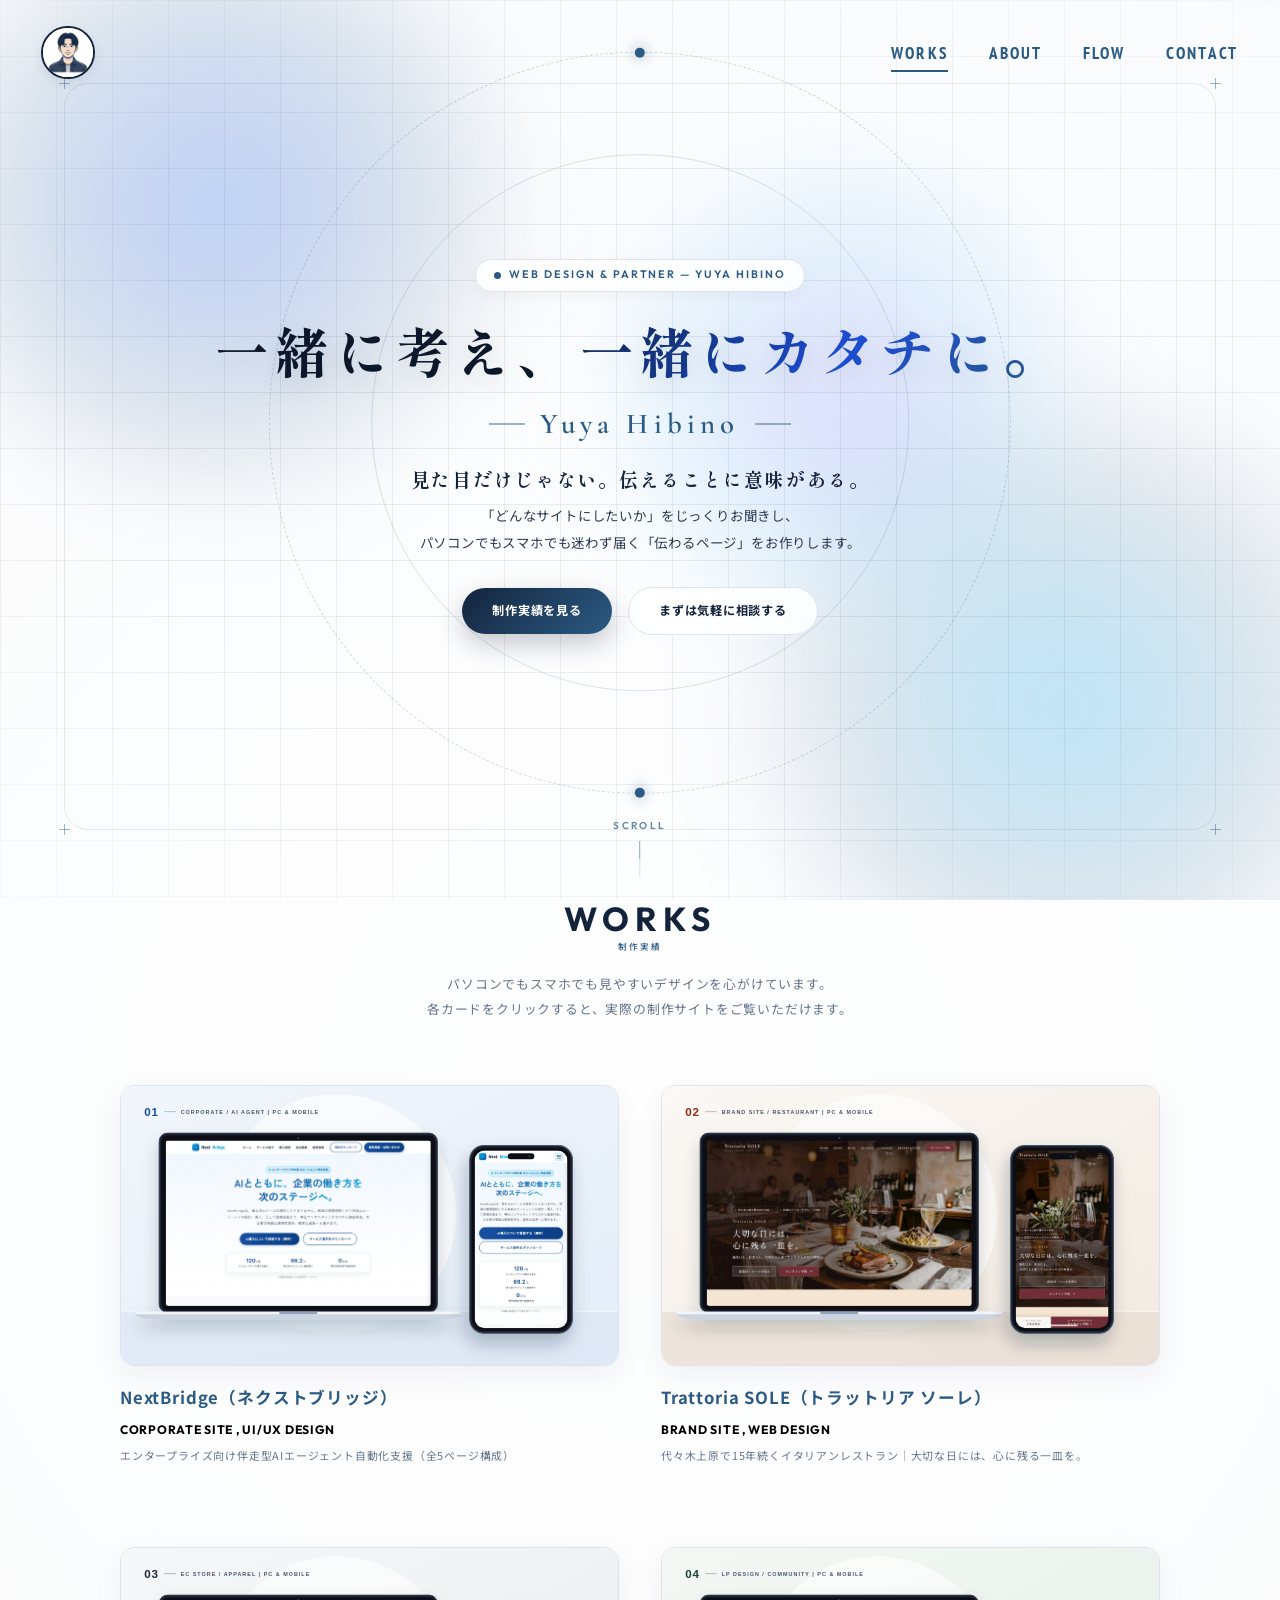
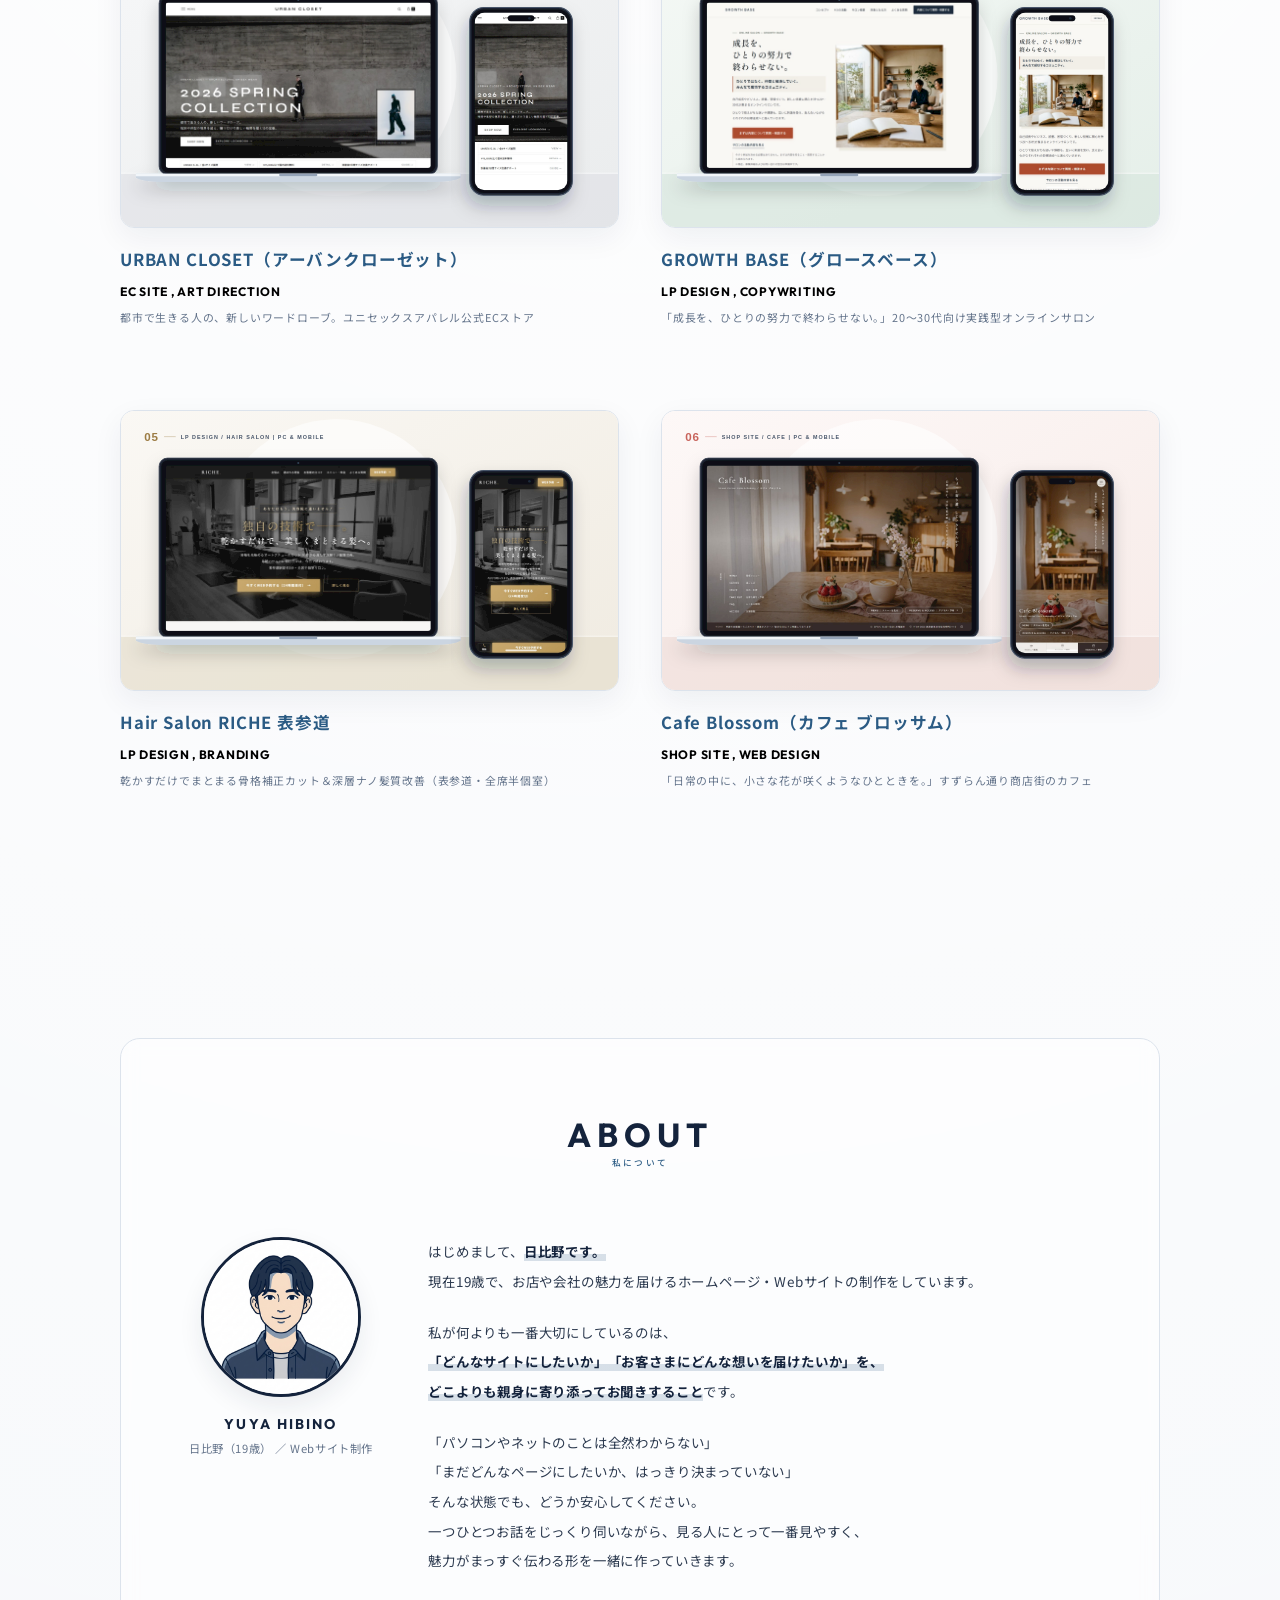
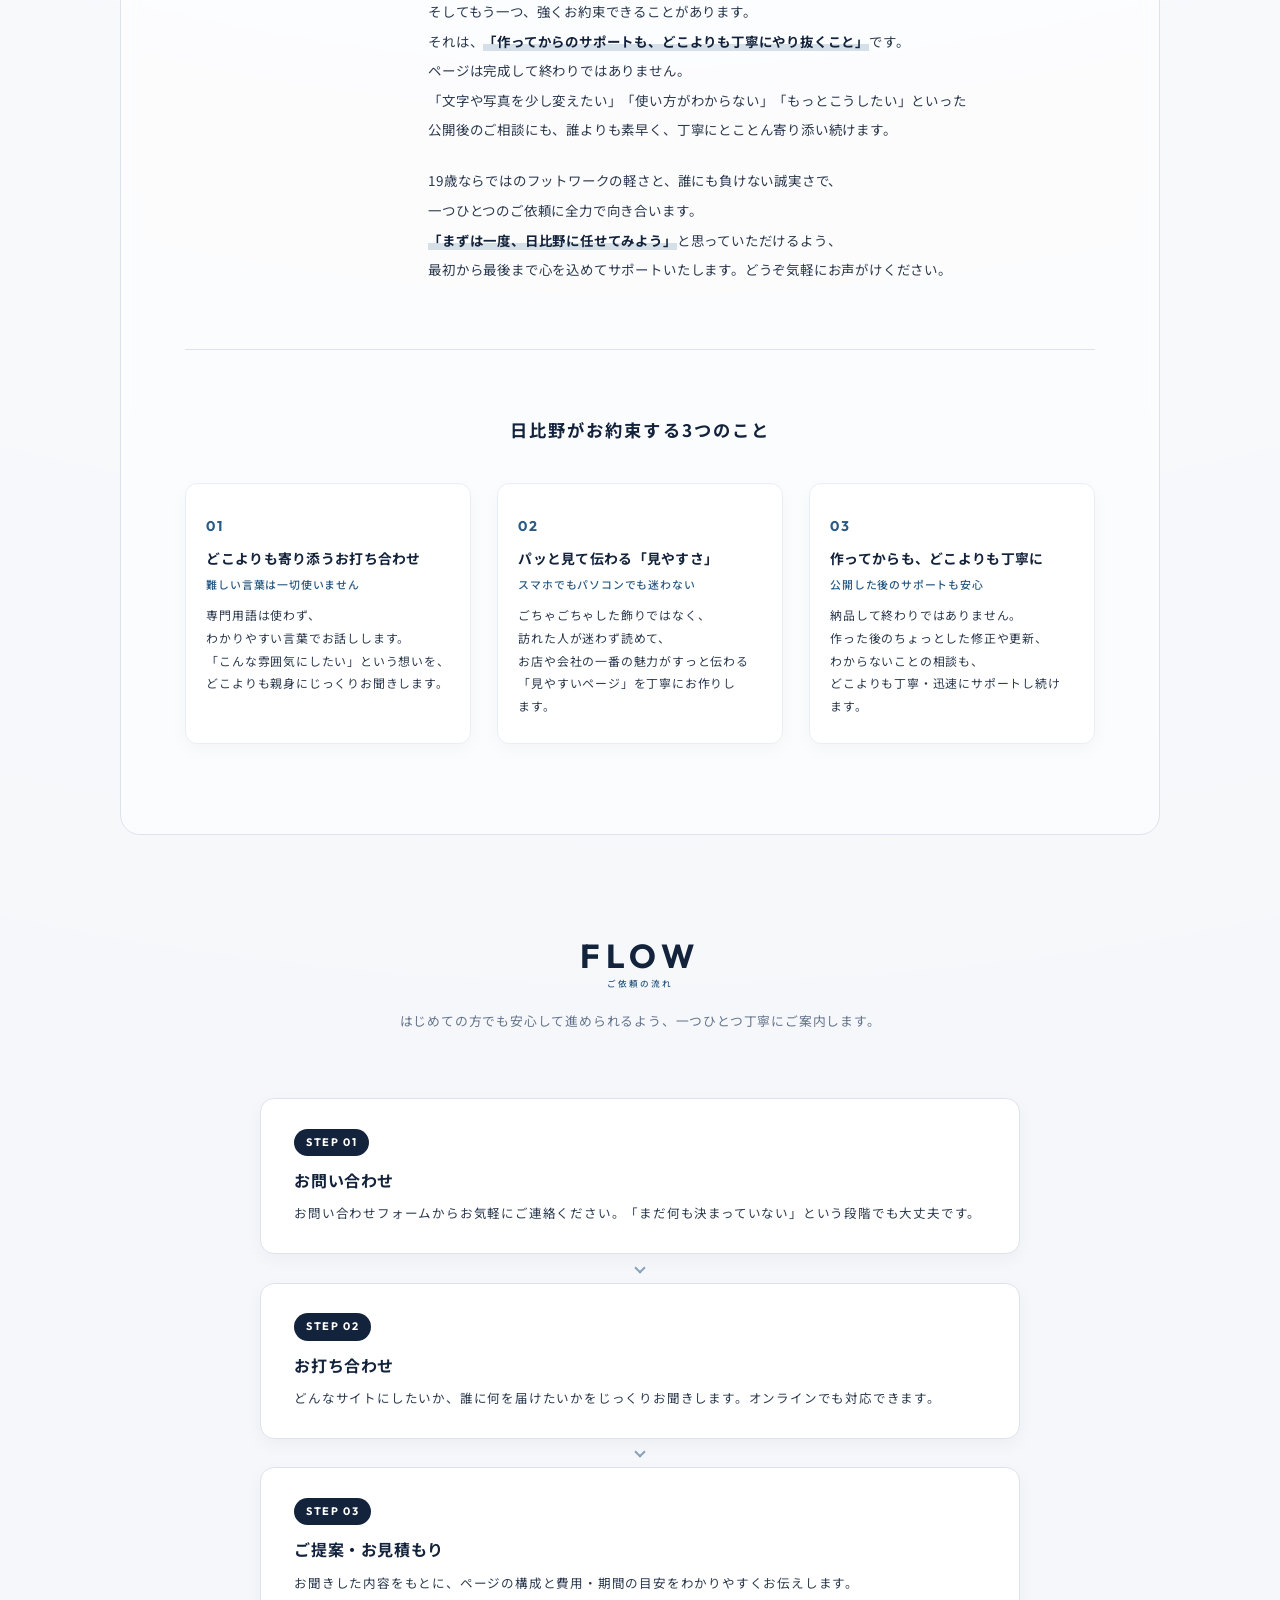
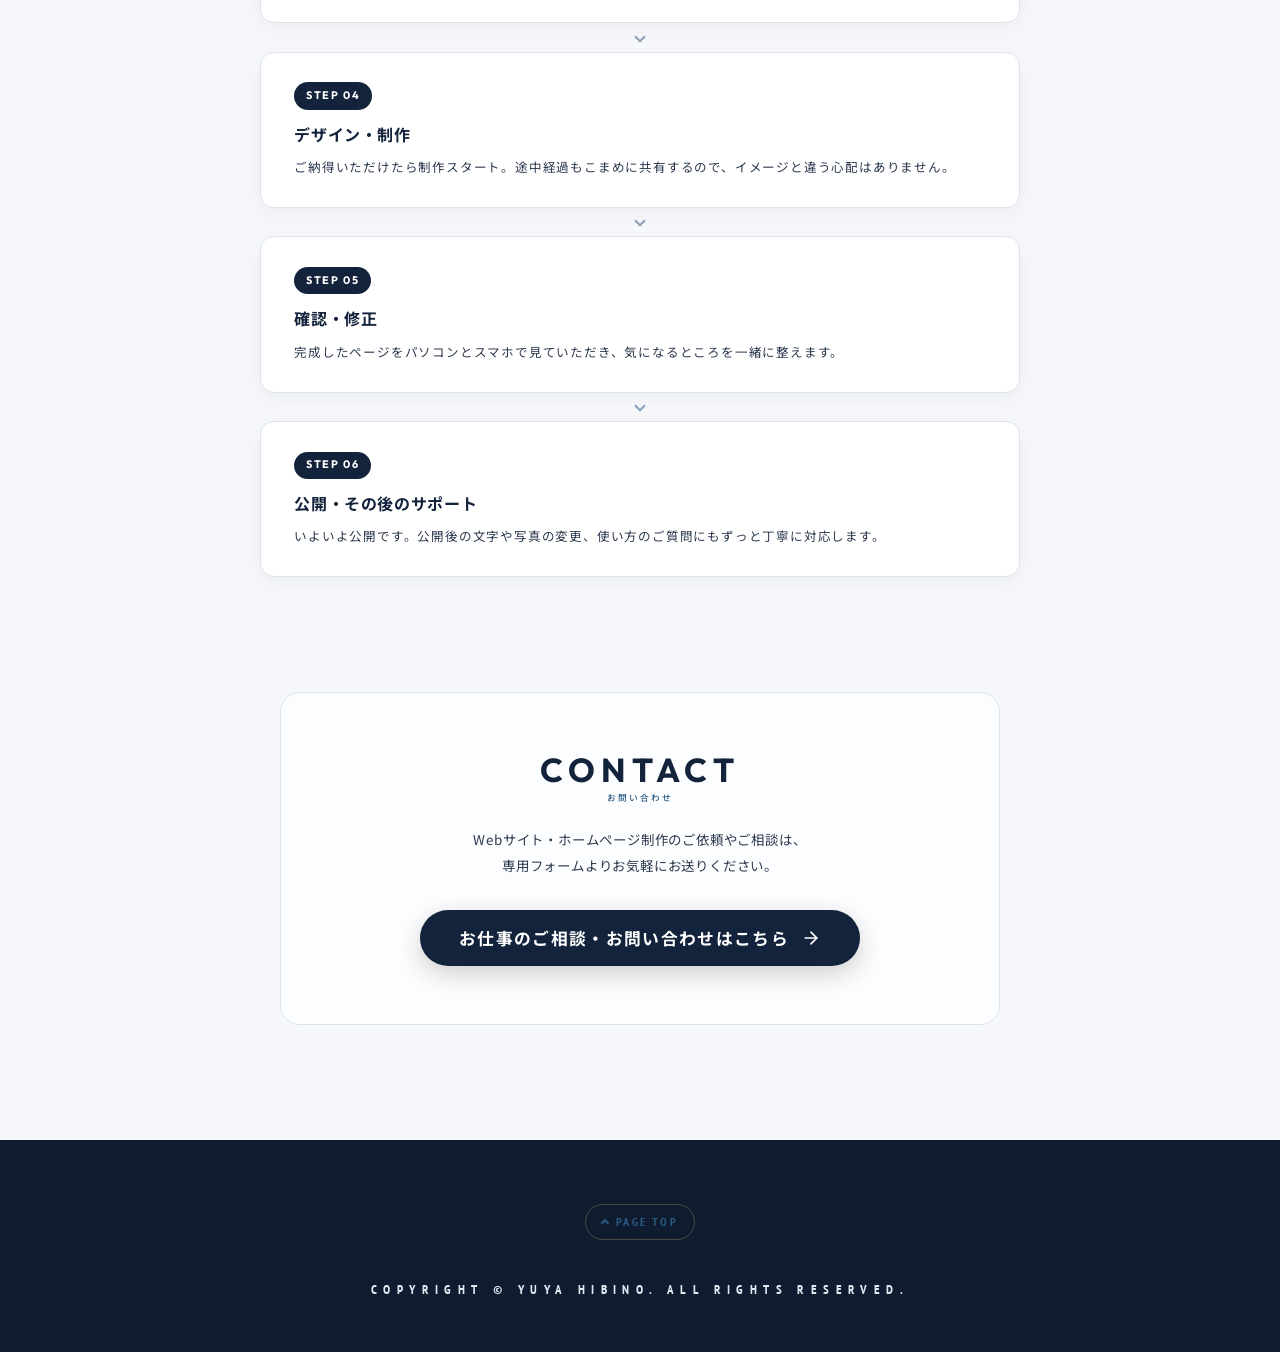
==== index.html @ 8372e48f "feat: Add sub-copy title '見た目だけじゃない。伝えることに意味がある。' and change to '伝わるページ'" ====
<!DOCTYPE html>
<html lang="ja">
<head>
  <meta charset="UTF-8">
  <meta name="viewport" content="width=device-width, initial-scale=1.0">
  <meta http-equiv="X-UA-Compatible" content="IE=edge">
  
  <!-- ★SEO・メタ情報（オーナー様が後から変更できる箇所です） -->
  <title>YUYA HIBINO | 日比野 ポートフォリオサイト</title>
  <meta name="description" content="日比野（YUYA HIBINO）のポートフォリオサイトです。「どんなサイトにしたいか」にどこよりも寄り添い、作ってからのサポートもどこよりも丁寧に行います。">
  <meta name="keywords" content="日比野,YUYA HIBINO,Web制作,ホームページ制作,ポートフォリオ">

  <!-- ★SNS共有用（OGP）設定 -->
  <meta property="og:title" content="YUYA HIBINO | 日比野 ポートフォリオサイト">
  <meta property="og:description" content="「どんなサイトにしたいか」にどこよりも寄り添い、作ってからのサポートもどこよりも丁寧に。まずは一度お任せください。">
  <meta property="og:type" content="website">
  <meta property="og:image" content="./assets/logo_hibino.svg">

  <!-- ★ファビコン（ブラウザのタブに表示される丸型アイコン） -->
  <link rel="icon" href="./assets/logo_hibino.svg" type="image/svg+xml">

  <!-- ★Google Fonts（高級感のある欧文明朝セリフ・知的な和文明朝体・見やすい筆記体・本文用フォント） -->
  <link rel="preconnect" href="https://fonts.googleapis.com">
  <link rel="preconnect" href="https://fonts.gstatic.com" crossorigin>
  <link href="https://fonts.googleapis.com/css2?family=Cormorant+Garamond:ital,wght@0,400;0,500;0,600;0,700;1,400&family=Dancing+Script:wght@600;700&family=Noto+Sans+JP:wght@400;500;700&family=Noto+Serif+JP:wght@500;600;700;900&family=Outfit:wght@300;400;500;600;700&family=PT+Sans+Narrow:wght@400;700&family=Shippori+Mincho:wght@500;600;700;800&display=swap" rel="stylesheet">

  <!-- ★スタイルシート（デザインとレイアウト） -->
  <link rel="stylesheet" href="./style.css">
</head>
<body>

  <!-- ========================================================
    1. オープニングアニメーション（惑星軌道リングとともに「Yuya Hibino」が浮かび上がり、波紋が広がりながら背景へ溶け込む演出）
  ======================================================== -->
  <div class="loader" id="js-loader" aria-hidden="true">
    <div class="loader_inner">
      <!-- ★文字ブロック（loader_inner）のど真ん中を基準に惑星リングと波紋を配置することで、スマホでも1pxもズレず中心に重なります -->
      <div class="loader_orbits">
        <div class="loader_orbit loader_orbit--outer"></div>
        <div class="loader_orbit loader_orbit--inner"></div>
        <div class="loader_ripple loader_ripple--1"></div>
        <div class="loader_ripple loader_ripple--2"></div>
      </div>
      <p class="loader_signature">Yuya Hibino</p>
      <span class="loader_line"></span>
      <p class="loader_sub">WEB DESIGN &amp; PARTNER</p>
    </div>
  </div>

  <!-- ========================================================
    全体ラッパー（背景固定イラストがスクロールしても中央に留まる演出）
  ======================================================== -->
  <div class="wrapper wrapper--top">

    <!-- ========================================================
      2. ヘッダー（画面上部に固定されるナビゲーションバー）
    ======================================================== -->
    <header class="header" id="js-header">
      <div class="header_inner">
        <!-- ロゴ（クリックでページ最上部へ戻る：センター分けオリジナル似顔絵アイコン） -->
        <a href="#top" class="header_logo" aria-label="YUYA HIBINO トップへ戻る">
          <img src="./assets/avatar_hibino.jpg" alt="YUYA HIBINO アイコン">
        </a>

        <!-- ★スマホ専用ハンバーガーメニューボタン（PCでは非表示） -->
        <button type="button" class="header_hamburger" id="js-hamburger" aria-label="メニューを開閉する" aria-expanded="false" aria-controls="js-header-nav">
          <span></span>
          <span></span>
          <span></span>
        </button>

        <!-- ナビゲーションメニュー -->
        <nav class="header_nav" id="js-header-nav" aria-label="グローバルナビゲーション">
          <ul class="header_inner_list">
            <li class="header_inner_listItem header_inner_listItem--works">
              <a href="#works">WORKS<span class="header_nav_ja">制作実績</span></a>
            </li>
            <li class="header_inner_listItem header_inner_listItem--about">
              <a href="#about">ABOUT<span class="header_nav_ja">私について</span></a>
            </li>
            <!-- ★ご依頼の流れへのリンク -->
            <li class="header_inner_listItem header_inner_listItem--flow">
              <a href="#flow">FLOW<span class="header_nav_ja">ご依頼の流れ</span></a>
            </li>
            <li class="header_inner_listItem header_inner_listItem--contact">
              <a href="./contact.html">CONTACT<span class="header_nav_ja">お問い合わせ</span></a>
            </li>
          </ul>
        </nav>
      </div>
    </header>

    <!-- ========================================================
      3. ファーストビュー（最初に画面全体に広がるメイン画面）
         ★「どこよりも寄り添い、作ってからも丁寧に。」の日本語メッセージと
           YUYA HIBINO の名前を美しく配置したオリジナル構成
    ======================================================== -->
    <section class="mainVisual" id="top">
      <!-- ★ファーストビュー背景演出（回転する設計軌道リング ＋ 鮮やかな光のオーロラ ＋ 立体浮遊する実制作サイトカード） -->
      <div class="mainVisual_bgDecor" aria-hidden="true">
        <div class="fv_orb fv_orb--1"></div>
        <div class="fv_orb fv_orb--2"></div>
        <div class="fv_orb fv_orb--3"></div>
        <div class="fv_grid"></div>

        <div class="fv_frame">
          <span class="fv_cross fv_cross--tl"></span>
          <span class="fv_cross fv_cross--tr"></span>
          <span class="fv_cross fv_cross--bl"></span>
          <span class="fv_cross fv_cross--br"></span>
        </div>
      </div>

      <div class="mainVisual_inner">
        
        <!-- ★文字エリア全体を囲むグループ：この中心（50%, 50%）に惑星リングを配置することで、どんなスマホ画面でも文字のど真ん中に円が重なります -->
        <div class="mainVisual_textGroup">
          <!-- ゆっくり回転する知的な軌道リング（文字の中心に完全固定） -->
          <div class="fv_orbits" aria-hidden="true">
            <div class="fv_orbit fv_orbit--outer"></div>
            <div class="fv_orbit fv_orbit--inner"></div>
          </div>

          <!-- ★ステータス・安心バッジ（1番目にふわっと表示） -->
          <div class="mainVisual_badge fv-anim fv-anim--1">
            <span class="badge_dot"></span>
            <span>WEB DESIGN &amp; PARTNER — YUYA HIBINO</span>
          </div>

          <!-- ★メインの日本語キャッチコピー（2番目に力強く表示：文字を主役として主張するタイポグラフィ） -->
          <p class="mainVisual_catch fv-anim fv-anim--2">
            <span class="fv_catch_line fv_catch_line--main">一緒に考え、<span class="fv_catch_em">一緒にカタチに。</span></span>
          </p>

          <!-- ★メインロゴ（3番目にふわっと表示：高級感のある明朝系セリフ体） -->
          <h1 class="mainVisual_logo fv-anim fv-anim--3">Yuya Hibino</h1>

          <!-- ★サブコピー・自己紹介リード文（4番目にふわっと表示：タイトル＋リード文） -->
          <div class="mainVisual_subBlock fv-anim fv-anim--4">
            <p class="mainVisual_subTitle">
              <span class="ib">見た目だけじゃない。</span><span class="ib">伝えることに意味がある。</span>
            </p>
            <p class="mainVisual_sub">
              <span class="ib">「どんなサイトにしたいか」をじっくりお聞きし、</span><br class="pc">
              <span class="ib">パソコンでもスマホでも迷わず届く</span><span class="ib">「伝わるページ」をお作りします。</span>
            </p>
          </div>
        </div>

        <!-- ★ファーストビューのアクション誘導ボタン（5番目にふわっと表示） -->
        <div class="mainVisual_actions fv-anim fv-anim--5">
          <a href="#works" class="fv_btn fv_btn--primary">制作実績を見る</a>
          <a href="./contact.html" class="fv_btn fv_btn--outline">まずは気軽に相談する</a>
        </div>

      </div>

      <!-- ★下部スクロール誘導インジケーター -->
      <a href="#works" class="fv_scroll" aria-label="下の制作実績へスクロール">
        <span class="fv_scroll_text">SCROLL</span>
        <span class="fv_scroll_line"></span>
      </a>
    </section>

    <!-- ========================================================
      4. メインコンテンツ領域（WORKS / ABOUT / CONTACT）
    ======================================================== -->
    <main class="l-content">
      <div class="l-content_inner">

        <!-- ========================================================
          4.1 実績セクション（WORKS）
             ★これまで AI-company の projects フォルダで制作した実際の6サイトを掲載。
             ★各カードには「PC画面＋スマホ画面」の2台モックアップで実際のサイト写真を反映しています。
             ★各作品カードをクリックすると、実際の制作サイトへ直接飛ぶことができます！
        ======================================================== -->
        <section class="section works" id="works">

          <!-- セクションヘッダー（見出し＋案内） -->
          <div class="section_header fadein">
            <h2 class="section_title">
              <ruby>
                <span class="section_title_en">WORKS</span>
                <rt>制作実績</rt>
              </ruby>
            </h2>
            <p class="works_lead">
              <span class="ib">パソコンでもスマホでも見やすいデザインを心がけています。</span><br class="pc">
              <span class="ib">各カードをクリックすると、実際の制作サイトをご覧いただけます。</span>
            </p>
          </div>

          <!-- 作品グリッド（PC・スマホともに2個ずつ横並びの2カラム表示） -->
          <ul class="main_works_list">

            <!-- 【案件1: NextBridge（ネクストブリッジ）】 -->
            <li class="main_works_listItem fadein">
              <!-- ★クリックで実際の NextBridge サイトへ飛びます -->
              <a href="https://nextbridge-corporate-site.vercel.app/" target="_blank" rel="noopener" class="works_card" aria-label="NextBridge（ネクストブリッジ）の実際のサイトを開く">
                <div class="works_card_thumb">
                  <img src="./assets/tmb_nextbridge.svg" alt="NextBridge（ネクストブリッジ） コーポレートサイト" class="main_works_listItem_eyecatch">
                  <div class="works_card_badge">OPEN SITE ↗</div>
                </div>
                <div class="main_works_listItem_textblock">
                  <h2 class="main_works_title"><span class="ib">NextBridge</span><span class="ib">（ネクストブリッジ）</span></h2>
                  <p class="main_works_category">CORPORATE SITE , UI/UX DESIGN</p>
                  <p class="main_works_sub"><span class="ib">エンタープライズ向け伴走型</span><span class="ib">AIエージェント自動化支援（全5ページ構成）</span></p>
                </div>
              </a>
            </li>

            <!-- 【案件2: Trattoria SOLE（トラットリア ソーレ）】 -->
            <li class="main_works_listItem fadein">
              <!-- ★クリックで実際の Trattoria SOLE サイトへ飛びます -->
              <a href="https://trattoria-sole-ten.vercel.app/" target="_blank" rel="noopener" class="works_card" aria-label="Trattoria SOLE（トラットリア ソーレ）の実際のサイトを開く">
                <div class="works_card_thumb">
                  <img src="./assets/tmb_sole.svg" alt="Trattoria SOLE（トラットリア ソーレ） レストランサイト" class="main_works_listItem_eyecatch">
                  <div class="works_card_badge">OPEN SITE ↗</div>
                </div>
                <div class="main_works_listItem_textblock">
                  <h2 class="main_works_title"><span class="ib">Trattoria SOLE</span><span class="ib">（トラットリア ソーレ）</span></h2>
                  <p class="main_works_category">BRAND SITE , WEB DESIGN</p>
                  <p class="main_works_sub"><span class="ib">代々木上原で15年続くイタリアンレストラン｜</span><span class="ib">大切な日には、心に残る一皿を。</span></p>
                </div>
              </a>
            </li>

            <!-- 【案件3: URBAN CLOSET（アーバンクローゼット）】 -->
            <li class="main_works_listItem fadein">
              <!-- ★クリックで実際の URBAN CLOSET サイトへ飛びます -->
              <a href="https://urban-closet-omega.vercel.app/" target="_blank" rel="noopener" class="works_card" aria-label="URBAN CLOSET（アーバンクローゼット）の実際のサイトを開く">
                <div class="works_card_thumb">
                  <img src="./assets/tmb_urban.svg" alt="URBAN CLOSET（アーバンクローゼット） 公式オンラインストア" class="main_works_listItem_eyecatch">
                  <div class="works_card_badge">OPEN SITE ↗</div>
                </div>
                <div class="main_works_listItem_textblock">
                  <h2 class="main_works_title"><span class="ib">URBAN CLOSET</span><span class="ib">（アーバンクローゼット）</span></h2>
                  <p class="main_works_category">EC SITE , ART DIRECTION</p>
                  <p class="main_works_sub"><span class="ib">都市で生きる人の、新しいワードローブ。</span><span class="ib">ユニセックスアパレル公式ECストア</span></p>
                </div>
              </a>
            </li>

            <!-- 【案件4: GROWTH BASE（グロースベース）】 -->
            <li class="main_works_listItem fadein">
              <!-- ★クリックで実際の GROWTH BASE サイトへ飛びます -->
              <a href="./growth-base/index.html" target="_blank" rel="noopener" class="works_card" aria-label="GROWTH BASE（グロースベース）の実際のサイトを開く">
                <div class="works_card_thumb">
                  <img src="./assets/tmb_growth.svg" alt="GROWTH BASE（グロースベース） オンラインサロンLP" class="main_works_listItem_eyecatch">
                  <div class="works_card_badge">OPEN SITE ↗</div>
                </div>
                <div class="main_works_listItem_textblock">
                  <h2 class="main_works_title"><span class="ib">GROWTH BASE</span><span class="ib">（グロースベース）</span></h2>
                  <p class="main_works_category">LP DESIGN , COPYWRITING</p>
                  <p class="main_works_sub"><span class="ib">「成長を、ひとりの努力で終わらせない。」</span><span class="ib">20〜30代向け実践型オンラインサロン</span></p>
                </div>
              </a>
            </li>

            <!-- 【案件5: Hair Salon RICHE 表参道】 -->
            <li class="main_works_listItem fadein">
              <!-- ★クリックで実際の Hair Salon RICHE サイトへ飛びます -->
              <a href="https://hair-salon-riche-sandy.vercel.app/" target="_blank" rel="noopener" class="works_card" aria-label="Hair Salon RICHE 表参道の実際のサイトを開く">
                <div class="works_card_thumb">
                  <img src="./assets/tmb_riche.svg" alt="Hair Salon RICHE 表参道 サロンLP" class="main_works_listItem_eyecatch">
                  <div class="works_card_badge">OPEN SITE ↗</div>
                </div>
                <div class="main_works_listItem_textblock">
                  <h2 class="main_works_title"><span class="ib">Hair Salon RICHE</span> <span class="ib">表参道</span></h2>
                  <p class="main_works_category">LP DESIGN , BRANDING</p>
                  <p class="main_works_sub"><span class="ib">乾かすだけでまとまる骨格補正カット＆</span><span class="ib">深層ナノ髪質改善（表参道・全席半個室）</span></p>
                </div>
              </a>
            </li>

            <!-- 【案件6: Cafe Blossom（カフェ ブロッサム）】 -->
            <li class="main_works_listItem fadein">
              <!-- ★クリックで実際の Cafe Blossom サイトへ飛びます -->
              <a href="https://cafe-blossom-sigma.vercel.app/" target="_blank" rel="noopener" class="works_card" aria-label="Cafe Blossom（カフェ ブロッサム）の実際のサイトを開く">
                <div class="works_card_thumb">
                  <img src="./assets/tmb_blossom.svg" alt="Cafe Blossom（カフェ ブロッサム） カフェサイト" class="main_works_listItem_eyecatch">
                  <div class="works_card_badge">OPEN SITE ↗</div>
                </div>
                <div class="main_works_listItem_textblock">
                  <h2 class="main_works_title"><span class="ib">Cafe Blossom</span><span class="ib">（カフェ ブロッサム）</span></h2>
                  <p class="main_works_category">SHOP SITE , WEB DESIGN</p>
                  <p class="main_works_sub"><span class="ib">「日常の中に、小さな花が咲くようなひとときを。」</span><span class="ib">すずらん通り商店街のカフェ</span></p>
                </div>
              </a>
            </li>

          </ul>
        </section>

        <!-- ========================================================
          4.2 プロフィールセクション（ABOUT）
             ★専門用語を一切使わず、19歳としての正直さと、
             ★「どこよりも寄り添い、作ってからのサポートもどこよりも丁寧にやる」という想いをまっすぐ伝える設計
        ======================================================== -->
        <section class="section about" id="about">
          
          <!-- セクションヘッダー（ルビ付き） -->
          <div class="section_header fadein">
            <h2 class="section_title">
              <ruby>
                <span class="section_title_en">ABOUT</span>
                <rt>私について</rt>
              </ruby>
            </h2>
          </div>

          <!-- プロフィール本文＆オリジナル似顔絵アイコンエリア -->
          <div class="about_content fadein">
            <div class="about_avatar">
              <img src="./assets/avatar_hibino.jpg" alt="日比野 ポートレートアイコン">
              <div class="about_avatar_meta">
                <p class="about_avatar_name">YUYA HIBINO</p>
                <p class="about_avatar_title">日比野（19歳） ／ Webサイト制作</p>
              </div>
            </div>

            <!-- ★自己紹介文（専門用語を使わず、誠実に寄り添う文章） -->
            <div class="about_story">
              <p>
                はじめまして、<strong>日比野です。</strong><br>
                現在19歳で、お店や会社の魅力を届ける<span class="ib">ホームページ・Webサイトの</span><span class="ib">制作をしています。</span>
              </p>
              <p>
                私が何よりも一番大切にしているのは、<br>
                <strong><span class="ib">「どんなサイトにしたいか」</span><span class="ib">「お客さまにどんな想いを届けたいか」を、</span><br class="pc"><span class="ib">どこよりも親身に寄り添って</span><span class="ib">お聞きすること</span></strong>です。
              </p>
              <p>
                「パソコンやネットのことは全然わからない」<br>
                「まだどんなページにしたいか、はっきり決まっていない」<br>
                そんな状態でも、どうか安心してください。<br>
                一つひとつお話をじっくり伺いながら、<span class="ib">見る人にとって一番見やすく、</span><br class="pc">
                <span class="ib">魅力がまっすぐ伝わる形を</span><span class="ib">一緒に作っていきます。</span>
              </p>
              <p>
                そしてもう一つ、強くお約束できることがあります。<br>
                それは、<strong><span class="ib">「作ってからのサポートも、</span><span class="ib">どこよりも丁寧にやり抜くこと」</span></strong>です。<br>
                ページは完成して終わりではありません。<br>
                <span class="ib">「文字や写真を少し変えたい」</span><span class="ib">「使い方がわからない」</span><span class="ib">「もっとこうしたい」といった</span><br class="pc">
                公開後のご相談にも、誰よりも素早く、<span class="ib">丁寧にとことん寄り添い続けます。</span>
              </p>
              <p>
                19歳ならではのフットワークの軽さと、<span class="ib">誰にも負けない誠実さで、</span><br class="pc">
                <span class="ib">一つひとつのご依頼に全力で向き合います。</span><br>
                <strong>「まずは一度、日比野に任せてみよう」</strong><span class="ib">と思っていただけるよう、</span><br class="pc">
                <span class="ib">最初から最後まで心を込めてサポートいたします。</span><span class="ib">どうぞ気軽にお声がけください。</span>
              </p>
            </div>
          </div>

          <!-- お約束する3つのこと（専門用語を使わない安心の3ポイント） -->
          <div class="about_capabilities fadein">
            <h3 class="capabilities_heading">日比野がお約束する3つのこと</h3>
            <div class="capabilities_grid capabilities_grid--three">

              <!-- 01 -->
              <div class="capability_card">
                <span class="capability_num">01</span>
                <h4 class="capability_title">どこよりも寄り添うお打ち合わせ</h4>
                <p class="capability_ja">難しい言葉は一切使いません</p>
                <p class="capability_desc">
                  <span class="ib">専門用語は使わず、</span><span class="ib">わかりやすい言葉でお話しします。</span><span class="ib">「こんな雰囲気にしたい」という想いを、</span><span class="ib">どこよりも親身にじっくりお聞きします。</span>
                </p>
              </div>

              <!-- 02 -->
              <div class="capability_card">
                <span class="capability_num">02</span>
                <h4 class="capability_title">パッと見て伝わる「見やすさ」</h4>
                <p class="capability_ja">スマホでもパソコンでも迷わない</p>
                <p class="capability_desc">
                  <span class="ib">ごちゃごちゃした飾りではなく、</span><span class="ib">訪れた人が迷わず読めて、</span><span class="ib">お店や会社の一番の魅力がすっと伝わる</span><span class="ib">「見やすいページ」を丁寧にお作りします。</span>
                </p>
              </div>

              <!-- 03 -->
              <div class="capability_card">
                <span class="capability_num">03</span>
                <h4 class="capability_title">作ってからも、どこよりも丁寧に</h4>
                <p class="capability_ja">公開した後のサポートも安心</p>
                <p class="capability_desc">
                  <span class="ib">納品して終わりではありません。</span><span class="ib">作った後のちょっとした修正や更新、</span><span class="ib">わからないことの相談も、</span><span class="ib">どこよりも丁寧・迅速にサポートし続けます。</span>
                </p>
              </div>

            </div>
          </div>

        </section>

        <!-- ========================================================
          4.3 ご依頼の流れ（FLOW）
             ★初めての方でも「何をすればいいか」がひと目でわかるよう、
               専門用語を使わず6つのステップで紹介しています。
             ★ステップの文章を変えたいときは、各 flow_item の中を編集してください。
        ======================================================== -->
        <section class="section flow" id="flow">

          <!-- セクションヘッダー（ルビ付き） -->
          <div class="section_header fadein">
            <h2 class="section_title">
              <ruby>
                <span class="section_title_en">FLOW</span>
                <rt>ご依頼の流れ</rt>
              </ruby>
            </h2>
            <p class="flow_lead">
              <span class="ib">はじめての方でも安心して進められるよう、</span><span class="ib">一つひとつ丁寧にご案内します。</span>
            </p>
          </div>

          <!-- ステップ一覧（PC・スマホともに縦1列でSTEPを順番に表示） -->
          <ol class="flow_list fadein">

            <!-- STEP 01 -->
            <li class="flow_item">
              <span class="flow_num">STEP 01</span>
              <h3 class="flow_title">お問い合わせ</h3>
              <p class="flow_desc">
                <span class="ib">お問い合わせフォームから</span><span class="ib">お気軽にご連絡ください。</span><span class="ib">「まだ何も決まっていない」</span><span class="ib">という段階でも大丈夫です。</span>
              </p>
            </li>

            <!-- STEP 02 -->
            <li class="flow_item">
              <span class="flow_num">STEP 02</span>
              <h3 class="flow_title">お打ち合わせ</h3>
              <p class="flow_desc">
                <span class="ib">どんなサイトにしたいか、</span><span class="ib">誰に何を届けたいかを</span><span class="ib">じっくりお聞きします。</span><span class="ib">オンラインでも対応できます。</span>
              </p>
            </li>

            <!-- STEP 03 -->
            <li class="flow_item">
              <span class="flow_num">STEP 03</span>
              <h3 class="flow_title">ご提案・お見積もり</h3>
              <p class="flow_desc">
                <span class="ib">お聞きした内容をもとに、</span><span class="ib">ページの構成と費用・期間の目安を</span><span class="ib">わかりやすくお伝えします。</span>
              </p>
            </li>

            <!-- STEP 04 -->
            <li class="flow_item">
              <span class="flow_num">STEP 04</span>
              <h3 class="flow_title">デザイン・制作</h3>
              <p class="flow_desc">
                <span class="ib">ご納得いただけたら制作スタート。</span><span class="ib">途中経過もこまめに共有するので、</span><span class="ib">イメージと違う心配はありません。</span>
              </p>
            </li>

            <!-- STEP 05 -->
            <li class="flow_item">
              <span class="flow_num">STEP 05</span>
              <h3 class="flow_title">確認・修正</h3>
              <p class="flow_desc">
                <span class="ib">完成したページを</span><span class="ib">パソコンとスマホで見ていただき、</span><span class="ib">気になるところを一緒に整えます。</span>
              </p>
            </li>

            <!-- STEP 06 -->
            <li class="flow_item">
              <span class="flow_num">STEP 06</span>
              <h3 class="flow_title">公開・その後のサポート</h3>
              <p class="flow_desc">
                <span class="ib">いよいよ公開です。</span><span class="ib">公開後の文字や写真の変更、</span><span class="ib">使い方のご質問にも</span><span class="ib">ずっと丁寧に対応します。</span>
              </p>
            </li>

          </ol>
        </section>

        <!-- ========================================================
          4.4 お問い合わせ誘導エリア（CONTACT）
             ★トップページにはフォームを置かず、ボタンを押したときだけ
               専用のお問い合わせページ（./contact.html）へ飛ぶ設計です。
        ======================================================== -->
        <section class="section contactCta" id="contact">
          <div class="contactCta_box fadein">
            <h2 class="section_title">
              <ruby>
                <span class="section_title_en">CONTACT</span>
                <rt>お問い合わせ</rt>
              </ruby>
            </h2>
            <p class="contactCta_text">
              <span class="ib">Webサイト・ホームページ制作の</span><span class="ib">ご依頼やご相談は、</span><br class="pc">
              <span class="ib">専用フォームより</span><span class="ib">お気軽にお送りください。</span>
            </p>
            <div class="contactCta_action">
              <a href="./contact.html" class="submitButton contactCta_btn">
                <span class="submitButton_text">お仕事のご相談・お問い合わせはこちら</span>
                <svg class="submitButton_icon" viewBox="0 0 24 24" fill="none" stroke="currentColor" stroke-width="2" stroke-linecap="round" stroke-linejoin="round" aria-hidden="true">
                  <line x1="5" y1="12" x2="19" y2="12"></line>
                  <polyline points="12 5 19 12 12 19"></polyline>
                </svg>
              </a>
            </div>
          </div>
        </section>

      </div>
    </main>

    <!-- ========================================================
      5. フッター（Footer）
         重厚感のあるチャコールブラック（#191919）に、
         ゆったりとした字間（letter-spacing: .5em）で配置
    ======================================================== -->
    <footer class="footer">
      <div class="footer_inner">

        <!-- ページトップへ戻るボタン -->
        <a href="#top" class="footer_backTop" aria-label="ページ最上部へ戻る">
          <span class="footer_backTop_arrow"></span>
          <span>PAGE TOP</span>
        </a>

        <!-- コピーライト -->
        <p class="footer_inner_copy">COPYRIGHT &copy; YUYA HIBINO. ALL RIGHTS RESERVED.</p>

      </div>
    </footer>

  </div><!-- /.wrapper -->

  <!-- ========================================================
    6. 実績詳細モーダル（ポップアップウィンドウ）
       作品カードクリック時に画面全体にオーバーレイ表示されます。
  ======================================================== -->
  <div class="modal" id="js-works-modal" aria-hidden="true" role="dialog" aria-modal="true">
    <div class="modal_overlay" id="js-modal-overlay"></div>
    <div class="modal_container">
      
      <!-- 閉じるボタン（右上） -->
      <button type="button" class="modal_close" id="js-modal-close" aria-label="モーダルを閉じる">
        <svg viewBox="0 0 24 24" width="24" height="24" stroke="currentColor" stroke-width="2" fill="none" stroke-linecap="round" stroke-linejoin="round">
          <line x1="18" y1="6" x2="6" y2="18"></line>
          <line x1="6" y1="6" x2="18" y2="18"></line>
        </svg>
      </button>

      <!-- モーダル内部コンテンツ（JavaScriptにより動的に差し替え） -->
      <div class="modal_body" id="js-modal-body">
        <!-- 動的注入エリア -->
      </div>

    </div>
  </div>

  <!-- ========================================================
    7. お問い合わせ送信完了（サンクス）モーダル
  ======================================================== -->
  <div class="modal thanksModal" id="js-thanks-modal" aria-hidden="true" role="dialog" aria-modal="true">
    <div class="modal_overlay" id="js-thanks-overlay"></div>
    <div class="modal_container thanksModal_container">
      <button type="button" class="modal_close" id="js-thanks-close" aria-label="閉じる">
        <svg viewBox="0 0 24 24" width="24" height="24" stroke="currentColor" stroke-width="2" fill="none" stroke-linecap="round" stroke-linejoin="round">
          <line x1="18" y1="6" x2="6" y2="18"></line>
          <line x1="6" y1="6" x2="18" y2="18"></line>
        </svg>
      </button>

      <div class="thanksModal_body">
        <div class="thanksModal_icon">✔</div>
        <h3 class="thanksModal_title">メッセージを受け付けました</h3>
        <p class="thanksModal_text">
          お問い合わせいただき、誠にありがとうございます。<br>
          内容を確認の上、<strong>通常1〜2営業日以内に日比野よりご指定のメールアドレス宛へ丁寧にお返事いたします。</strong>
        </p>
        <p class="thanksModal_sub">
          万が一、数日経過しても返信が届かない場合は、大変恐れ入りますが迷惑メールフォルダをご確認いただくか、各種SNSのダイレクトメッセージより再度ご連絡いただけますと幸いです。<br><br>
          あなたとお話しできることを心より楽しみにしております。
        </p>
        <button type="button" class="thanksModal_button" id="js-thanks-btn">閉じる</button>
      </div>
    </div>
  </div>

  <!-- ★JavaScriptファイル読み込み -->
  <script src="./script.js"></script>
</body>
</html>
---- style.css ----
@charset "UTF-8";

/* ==========================================================================
   YUYA HIBINO PORTFOLIO STYLE SHEET
   ==========================================================================
   本スタイルシートは、初心者の方でも編集しやすいよう、
   重要な設定項目に「★ここで〇〇を変更できます」という日本語コメントを添えています。
   ========================================================================== */

/* ==========================================================================
   0. デザイン基本変数（カラーコード・フォント定義）
   ★色や基本の余白を変えたいときは、ここを編集するだけでサイト全体に反映されます！
   ========================================================================== */
:root {
  /* ★メインの背景色（オフホワイト：19歳の清潔感と優しさが伝わる明るい背景） */
  --color-bg-base: #f5f7fa;
  
  /* ★カードや入力欄の背景色（清潔感のある純白） */
  --color-bg-card: #ffffff;
  
  /* ★メインの濃色（誠実さと信頼感を表すディープネイビー） */
  --color-text-primary: #14233c;
  
  /* ★アクセントカラー（爽やかで知的なスレートブルー／ロイヤルネイビー） */
  --color-text-accent: #2b5b84;
  --color-text-accent-hover: #1e4263;
  
  /* ★本文の文字色（目に優しく読みやすいダークスレート） */
  --color-text-body: #2c3a4f;
  
  /* ★補足テキスト・薄い文字色 */
  --color-text-muted: #64748b;
  
  /* ★境界線・区切り線の色 */
  --color-border: #dce3ec;
  --color-border-light: #e8eef5;
  
  /* ★フッターの背景色と文字色（引き締まったミッドナイトネイビー） */
  --color-footer-bg: #0f1c30;
  --color-footer-text: #e2e8f0;
  
  /* ★エラー・必須バッジ色 */
  --color-required: #c0392b;
  --color-optional: #64748b;

  /* ★フォントファミリー指定 */
  --font-en-modern: 'Outfit', sans-serif;
  --font-en-narrow: 'PT Sans Narrow', sans-serif;
  --font-en-script: 'Dancing Script', cursive;
  --font-en-luxury: 'Cormorant Garamond', 'Shippori Mincho', 'Noto Serif JP', 'Yu Mincho', '游明朝', serif;
  --font-jp: 'Noto Sans JP', 'Yu Gothic', '游ゴシック体', YuGothic, sans-serif;
  --font-jp-serif: 'Shippori Mincho', 'Noto Serif JP', 'Yu Mincho', '游明朝', YuMincho, 'Hiragino Mincho ProN', serif;
  
  /* ★アニメーション速度 */
  --transition-smooth: all 0.35s cubic-bezier(0.25, 1, 0.5, 1);
}

/* ==========================================================================
   1. リセットCSS（ブラウザ差異の解消）
   ========================================================================== */
*, *::before, *::after {
  box-sizing: border-box;
  margin: 0;
  padding: 0;
}

html {
  font-size: 16px;
  scroll-behavior: smooth;
  -webkit-text-size-adjust: 100%;
}

body {
  background-color: var(--color-bg-base);
  color: var(--color-text-body);
  font-family: var(--font-jp);
  font-size: 1rem;
  line-height: 1.8;
  letter-spacing: 0.05em;
  -webkit-font-smoothing: antialiased;
  -moz-osx-font-smoothing: grayscale;
  overflow-x: hidden;
  /* 日本語の不自然な改行を防ぎ、読みやすくする設定 */
  word-break: normal;
  overflow-wrap: break-word;
}

img {
  max-width: 100%;
  height: auto;
  vertical-align: bottom;
}

ul, ol {
  list-style: none;
}

a {
  color: var(--color-text-accent);
  text-decoration: none;
  transition: var(--transition-smooth);
}

a:hover {
  color: var(--color-text-accent-hover);
  opacity: 0.85;
}

button {
  background: transparent;
  border: none;
  cursor: pointer;
  font-family: inherit;
  color: inherit;
  padding: 0;
  -webkit-appearance: none;
  appearance: none;
}

input, textarea, select {
  font-family: inherit;
  font-size: 1rem;
}

/* 表示切り替え＆改行制御用ユーティリティ */
.ib {
  display: inline-block;
  max-width: 100%;
}

.pc {
  display: block !important;
}
br.pc {
  display: inline !important;
}
.sp {
  display: none !important;
}

@media screen and (max-width: 768px) {
  .pc,
  br.pc {
    display: none !important;
  }
  .sp {
    display: block !important;
  }
  br.sp {
    display: inline !important;
  }
}

/* ==========================================================================
   2. オープニングアニメーション（高級感のある明朝系セリフ体で「Yuya Hibino」が浮かび上がり、なめらかに背景へ溶け込んでいく演出）
   ========================================================================== */
.loader {
  display: flex;
  justify-content: center;
  align-items: center;
  position: fixed;
  top: 0;
  left: 0;
  width: 100%;
  height: 100vh;
  height: 100dvh;
  /* ★ファーストビューの背景色と一体感のある明るいオフホワイト×淡いブルーグラデーション（段差なくなめらかに溶け込む） */
  background: radial-gradient(circle at 50% 45%, #ffffff 0%, #f3f7fc 60%, #e9f0f8 100%);
  z-index: 9999;
  pointer-events: none;
  overflow: hidden;
  animation: loaderBackdropMelt 4.8s cubic-bezier(0.22, 1, 0.36, 1) forwards;
}

.loader.is-loaded {
  opacity: 0;
  visibility: hidden;
  pointer-events: none;
}

.loader_inner {
  display: flex;
  flex-direction: column;
  align-items: center;
  justify-content: center;
  text-align: center;
  padding: 0 24px;
  position: relative;
  z-index: 2;
}

/* ★オープニングの惑星軌道リング（文字ブロックの中心 50%, 50% を基準にするためスマホでも絶対にズレない設計） */
.loader_orbits {
  position: absolute;
  top: 50%;
  left: 50%;
  width: 0;
  height: 0;
  pointer-events: none;
  z-index: -1;
}

.loader_orbit {
  position: absolute;
  top: 50%;
  left: 50%;
  border-radius: 50%;
}

/* 外側の惑星軌道リング（時計回りに回転し、消えるときにファーストビューの軌道へ広がりながら溶け込む） */
.loader_orbit--outer {
  width: min(440px, 78vw);
  height: min(440px, 78vw);
  border: 1.5px dashed rgba(43, 91, 132, 0.28);
  animation: loaderOrbitOuter 4.6s cubic-bezier(0.22, 1, 0.36, 1) forwards;
}

.loader_orbit--outer::before,
.loader_orbit--outer::after {
  content: '';
  position: absolute;
  width: 10px;
  height: 10px;
  border-radius: 50%;
  background-color: var(--color-text-accent);
  box-shadow: 0 0 16px rgba(43, 91, 132, 0.75);
}

.loader_orbit--outer::before { top: -5px; left: 50%; transform: translateX(-50%); }
.loader_orbit--outer::after { bottom: -5px; left: 50%; transform: translateX(-50%); }

/* 内側の惑星軌道リング（反時計回りに回転し、消えるときに加速して広がる） */
.loader_orbit--inner {
  width: min(310px, 58vw);
  height: min(310px, 58vw);
  border: 1px solid rgba(43, 91, 132, 0.20);
  animation: loaderOrbitInner 4.6s cubic-bezier(0.22, 1, 0.36, 1) forwards;
}

.loader_orbit--inner::before {
  content: '';
  position: absolute;
  top: 50%;
  right: -4px;
  width: 8px;
  height: 8px;
  border-radius: 50%;
  background-color: #38bdf8;
  box-shadow: 0 0 14px rgba(56, 189, 248, 0.8);
  transform: translateY(-50%);
}

/* ★文字が消えていく瞬間（約2.5秒〜）に中央からふわっと広がる光の波紋リング */
.loader_ripple {
  position: absolute;
  top: 50%;
  left: 50%;
  width: min(300px, 56vw);
  height: min(300px, 56vw);
  border-radius: 50%;
  border: 1.5px solid rgba(59, 130, 246, 0.35);
  box-shadow: 0 0 28px rgba(59, 130, 246, 0.18), inset 0 0 28px rgba(59, 130, 246, 0.12);
  opacity: 0;
  transform: translate(-50%, -50%) scale(0.8);
}

.loader_ripple--1 {
  animation: loaderRippleExpand 2.0s cubic-bezier(0.16, 1, 0.3, 1) 2.45s forwards;
}

.loader_ripple--2 {
  animation: loaderRippleExpand 2.1s cubic-bezier(0.16, 1, 0.3, 1) 2.75s forwards;
}

@keyframes loaderOrbitOuter {
  0% {
    opacity: 0;
    transform: translate(-50%, -50%) scale(0.88) rotate(-40deg);
  }
  28% {
    opacity: 1;
    transform: translate(-50%, -50%) scale(1) rotate(0deg);
  }
  60% {
    opacity: 1;
    transform: translate(-50%, -50%) scale(1) rotate(35deg);
  }
  100% {
    opacity: 0;
    transform: translate(-50%, -50%) scale(1.45) rotate(140deg);
  }
}

@keyframes loaderOrbitInner {
  0% {
    opacity: 0;
    transform: translate(-50%, -50%) scale(0.85) rotate(30deg);
  }
  30% {
    opacity: 1;
    transform: translate(-50%, -50%) scale(1) rotate(0deg);
  }
  60% {
    opacity: 1;
    transform: translate(-50%, -50%) scale(1) rotate(-30deg);
  }
  100% {
    opacity: 0;
    transform: translate(-50%, -50%) scale(1.35) rotate(-120deg);
  }
}

@keyframes loaderRippleExpand {
  0% {
    opacity: 0;
    transform: translate(-50%, -50%) scale(0.85);
  }
  25% {
    opacity: 0.85;
  }
  100% {
    opacity: 0;
    transform: translate(-50%, -50%) scale(2.35);
  }
}

/* 「Yuya Hibino」が高級感のある明朝系セリフ体で浮かび上がり、ズームインせずそのまま背景へ溶け込むアニメーション */
.loader_signature {
  font-family: var(--font-en-luxury);
  font-size: clamp(26px, 6.5vw, 74px);
  font-weight: 500;
  letter-spacing: 0.18em;
  color: var(--color-text-primary);
  line-height: 1.3;
  white-space: nowrap;
  padding: 4px 0 4px 0.18em;
  will-change: opacity, filter;
  animation: loaderTextMelt 4.4s cubic-bezier(0.25, 1, 0.5, 1) forwards;
}

/* 中央から左右へゆっくり伸びて、ズームせずそのまま溶け込む繊細なライン */
.loader_line {
  display: block;
  width: min(240px, 55vw);
  height: 1px;
  margin-top: 14px;
  background: linear-gradient(90deg, transparent, rgba(43, 91, 132, 0.45), var(--color-text-primary), rgba(43, 91, 132, 0.45), transparent);
  will-change: opacity, transform, filter;
  animation: loaderLineMelt 4.4s cubic-bezier(0.25, 1, 0.5, 1) forwards;
}

/* 下部のサブタイトル */
.loader_sub {
  font-family: var(--font-en-luxury);
  font-size: clamp(11px, 1.1vw, 14px);
  font-weight: 600;
  letter-spacing: 0.42em;
  color: var(--color-text-accent);
  margin-top: 16px;
  padding-left: 0.42em;
  will-change: opacity, filter;
  animation: loaderSubMelt 4.4s cubic-bezier(0.25, 1, 0.5, 1) forwards;
}

/* 背景ベール自体が後半でファーストビューへなめらかに溶け込む */
@keyframes loaderBackdropMelt {
  0%, 58% {
    opacity: 1;
    visibility: visible;
  }
  99% {
    opacity: 0;
    visibility: visible;
  }
  100% {
    opacity: 0;
    visibility: hidden;
  }
}

/* 文字が「浮かび上がる → 余韻 → ズームインせずそのままの位置で背景へじわっと溶け込む」アニメーション */
@keyframes loaderTextMelt {
  0% {
    opacity: 0;
    filter: blur(12px);
    transform: translateY(8px);
  }
  32%, 62% {
    opacity: 1;
    filter: blur(0px);
    transform: translateY(0);
  }
  100% {
    opacity: 0;
    filter: blur(14px);
    transform: translateY(0);
  }
}

@keyframes loaderLineMelt {
  0%, 12% {
    opacity: 0;
    transform: scaleX(0);
    filter: blur(4px);
  }
  38%, 62% {
    opacity: 0.85;
    transform: scaleX(1);
    filter: blur(0px);
  }
  100% {
    opacity: 0;
    transform: scaleX(1);
    filter: blur(10px);
  }
}

@keyframes loaderSubMelt {
  0%, 18% {
    opacity: 0;
    transform: translateY(6px);
    filter: blur(6px);
  }
  42%, 62% {
    opacity: 0.85;
    transform: translateY(0);
    filter: blur(0px);
  }
  100% {
    opacity: 0;
    transform: translateY(0);
    filter: blur(10px);
  }
}

/* ==========================================================================
   3. 全体ラッパー（似顔絵・透かしイラストをなくした清潔感のある背景）
   ========================================================================== */
.wrapper--top {
  position: relative;
  width: 100%;
  min-height: 100vh;
  background-color: var(--color-bg-base);
  background-image: radial-gradient(circle at 50% 18%, rgba(255, 255, 255, 0.9) 0%, rgba(245, 247, 250, 0) 65%);
}

/* ==========================================================================
   4. ヘッダー（固定ナビゲーションバー）
   ========================================================================== */
.header {
  position: fixed;
  top: 0;
  left: 0;
  width: 100vw;
  z-index: 100;
  padding: 2vw 0 0 3.2vw;
  transition: background-color 0.4s ease, backdrop-filter 0.4s ease, box-shadow 0.4s ease, padding 0.4s ease;
}

/* スクロール時にわずかに背景を半透明で馴染ませる */
.header.is-scrolled {
  background-color: rgba(245, 247, 250, 0.9);
  backdrop-filter: blur(12px);
  -webkit-backdrop-filter: blur(12px);
  padding: 1.2vw 0 1.2vw 3.2vw;
  box-shadow: 0 4px 20px rgba(20, 35, 60, 0.05);
}

.header_inner {
  display: flex;
  align-items: center;
  justify-content: space-between;
  width: 93.5vw;
}

.header_logo {
  display: inline-block;
  transition: transform 0.3s ease;
}

.header_logo:hover {
  transform: scale(1.06);
  opacity: 1;
}

.header_logo img {
  width: 4.2vw;
  height: 4.2vw;
  min-width: 44px;
  min-height: 44px;
  display: block;
  border-radius: 50%;
  object-fit: cover;
  border: 2px solid var(--color-text-primary);
  box-shadow: 0 4px 12px rgba(20, 35, 60, 0.08);
  background-color: #ffffff;
}

.header_inner_list {
  display: flex;
  align-items: center;
}

.header_inner_listItem {
  margin-left: 3.2vw;
}

.header_inner_listItem a {
  font-family: var(--font-en-narrow);
  font-size: 1.35vw;
  font-weight: 700;
  letter-spacing: 0.12em;
  color: var(--color-text-accent);
  position: relative;
  display: inline-block;
  padding: 0.3vw 0;
}

/* ホバー時の下線アニメーション */
.header_inner_listItem a::after {
  content: '';
  position: absolute;
  bottom: 0;
  left: 0;
  width: 0%;
  height: 1.5px;
  background-color: var(--color-text-accent);
  transition: width 0.3s ease;
}

.header_inner_listItem a:hover::after,
.header_inner_listItem a.is-active::after {
  width: 100%;
}

/* PC画面ではハンバーガーボタンと日本語補足ラベルを非表示にする */
.header_hamburger,
.header_nav_ja {
  display: none;
}

/* ==========================================================================
   ★スマホ画面専用ハンバーガーメニュー設定（768px以下）
   ※もし元の横並び文字メニューに戻したい場合は、この @media ブロックを差し替えるだけで戻せます。
   ========================================================================== */
@media screen and (max-width: 768px) {
  .header {
    padding: 14px 20px;
  }
  .header.is-scrolled {
    padding: 12px 20px;
  }
  .header_inner {
    width: 100%;
    position: relative;
  }
  .header_logo {
    position: relative;
    z-index: 110;
  }
  .header_logo img {
    width: 42px;
    height: 42px;
  }

  /* ハンバーガーボタン（右上・丸型アイコンと高さを揃えた42px） */
  .header_hamburger {
    display: flex;
    flex-direction: column;
    justify-content: center;
    align-items: center;
    gap: 5px;
    width: 42px;
    height: 42px;
    border-radius: 50%;
    background-color: rgba(255, 255, 255, 0.92);
    border: 1.5px solid var(--color-border);
    box-shadow: 0 4px 12px rgba(20, 35, 60, 0.08);
    cursor: pointer;
    position: relative;
    z-index: 110;
    transition: background-color 0.3s ease, border-color 0.3s ease;
  }

  .header_hamburger span {
    display: block;
    width: 18px;
    height: 2px;
    background-color: var(--color-text-primary);
    border-radius: 2px;
    transition: transform 0.3s ease, opacity 0.3s ease;
  }

  /* 開いたとき（三本線が「×」に変化） */
  .header_hamburger.is-open {
    background-color: var(--color-text-primary);
    border-color: var(--color-text-primary);
  }
  .header_hamburger.is-open span {
    background-color: #ffffff;
  }
  .header_hamburger.is-open span:nth-child(1) {
    transform: translateY(7px) rotate(45deg);
  }
  .header_hamburger.is-open span:nth-child(2) {
    opacity: 0;
  }
  .header_hamburger.is-open span:nth-child(3) {
    transform: translateY(-7px) rotate(-45deg);
  }

  /* スマホ用ドロワーメニュー本体 */
  .header_nav {
    position: fixed;
    top: 68px;
    left: 16px;
    right: 16px;
    background-color: rgba(255, 255, 255, 0.98);
    backdrop-filter: blur(14px);
    -webkit-backdrop-filter: blur(14px);
    border: 1px solid var(--color-border);
    border-radius: 16px;
    padding: 12px 20px;
    box-shadow: 0 18px 40px rgba(20, 35, 60, 0.14);
    opacity: 0;
    visibility: hidden;
    transform: translateY(-10px);
    transition: opacity 0.3s ease, transform 0.3s ease, visibility 0.3s ease;
    pointer-events: none;
    z-index: 105;
  }

  .header_nav.is-open {
    opacity: 1;
    visibility: visible;
    transform: translateY(0);
    pointer-events: auto;
  }

  .header_inner_list {
    flex-direction: column;
    align-items: stretch;
  }

  .header_inner_listItem {
    margin-left: 0;
    border-bottom: 1px solid var(--color-border-light);
  }

  .header_inner_listItem:last-child {
    border-bottom: none;
  }

  .header_inner_listItem a {
    display: flex;
    align-items: center;
    justify-content: space-between;
    font-size: 16px;
    letter-spacing: 0.1em;
    padding: 14px 4px;
    color: var(--color-text-primary);
  }

  .header_inner_listItem a::after {
    display: none;
  }

  .header_nav_ja {
    display: inline-block;
    font-family: var(--font-jp);
    font-size: 12px;
    font-weight: 500;
    letter-spacing: 0.04em;
    color: var(--color-text-muted);
  }
}

/* ==========================================================================
   5. ファーストビュー（First View / FV）
   ★知的な「極細グリッド線」＋ゆっくり漂う「淡いブルーの光のグラデーション」＋順番に浮かび上がる文字アニメーション
   ========================================================================== */
.mainVisual {
  width: 100%;
  height: 100vh;
  min-height: 620px;
  max-height: 920px;
  display: flex;
  align-items: center;
  justify-content: center;
  position: relative;
  text-align: center;
  padding: 0 4vw;
  overflow: hidden;
}

/* 背景演出レイヤー（文字の邪魔をせず、知的な奥行きとプロ感を演出） */
.mainVisual_bgDecor {
  position: absolute;
  inset: 0;
  pointer-events: none;
  z-index: 1;
  overflow: hidden;
}

/* ① ゆっくり漂う鮮やかなブルーの「光のグラデーション（オーブ）」 */
.fv_orb {
  position: absolute;
  border-radius: 50%;
  filter: blur(50px);
  will-change: transform;
}

.fv_orb--1 {
  width: 46vw;
  height: 46vw;
  min-width: 320px;
  min-height: 320px;
  top: -10%;
  left: -6%;
  background: radial-gradient(circle, rgba(37, 99, 235, 0.30) 0%, rgba(43, 91, 132, 0.14) 55%, rgba(245, 247, 250, 0) 75%);
  animation: floatOrb1 12s ease-in-out infinite alternate;
}

.fv_orb--2 {
  width: 50vw;
  height: 50vw;
  min-width: 340px;
  min-height: 340px;
  bottom: -14%;
  right: -8%;
  background: radial-gradient(circle, rgba(14, 165, 233, 0.28) 0%, rgba(43, 91, 132, 0.14) 50%, rgba(245, 247, 250, 0) 75%);
  animation: floatOrb2 15s ease-in-out infinite alternate;
}

.fv_orb--3 {
  width: 36vw;
  height: 36vw;
  min-width: 260px;
  min-height: 260px;
  top: 18%;
  right: 16%;
  background: radial-gradient(circle, rgba(99, 102, 241, 0.22) 0%, rgba(186, 230, 253, 0.35) 55%, rgba(245, 247, 250, 0) 75%);
  animation: floatOrb3 14s ease-in-out infinite alternate;
}

@keyframes floatOrb1 {
  0% { transform: translate(0, 0) scale(1); }
  100% { transform: translate(6vw, 4vw) scale(1.14); }
}

@keyframes floatOrb2 {
  0% { transform: translate(0, 0) scale(1); }
  100% { transform: translate(-7vw, -5vw) scale(1.16); }
}

@keyframes floatOrb3 {
  0% { transform: translate(0, 0) scale(0.95); }
  100% { transform: translate(-4vw, 5vw) scale(1.10); }
}

/* ② 知的な「極細グリッド線（設計図風の細線）」 */
.fv_grid {
  position: absolute;
  inset: 0;
  background-image:
    linear-gradient(to right, rgba(20, 35, 60, 0.075) 1px, transparent 1px),
    linear-gradient(to bottom, rgba(20, 35, 60, 0.075) 1px, transparent 1px);
  background-size: 56px 56px;
  mask-image: radial-gradient(ellipse 88% 78% at 50% 50%, #000000 45%, transparent 98%);
  -webkit-mask-image: radial-gradient(ellipse 88% 78% at 50% 50%, #000000 45%, transparent 98%);
}

/* ②-B ゆっくり回転する知的な軌道リング（文字ブロック .mainVisual_textGroup の中心 50%, 50% に完全固定） */
.mainVisual_textGroup {
  position: relative;
  display: flex;
  flex-direction: column;
  align-items: center;
  justify-content: center;
}

.fv_orbits {
  position: absolute;
  top: 50%;
  left: 50%;
  width: 0;
  height: 0;
  pointer-events: none;
  z-index: -1;
}

.fv_orbit {
  position: absolute;
  top: 0;
  left: 0;
  border-radius: 50%;
  pointer-events: none;
}

.fv_orbit--outer {
  width: 58vw;
  height: 58vw;
  min-width: 520px;
  min-height: 520px;
  max-width: 820px;
  max-height: 820px;
  border: 1.5px dashed rgba(43, 91, 132, 0.22);
  transform: translate(-50%, -50%);
  animation: spinOrbit 48s linear infinite;
}

.fv_orbit--outer::before,
.fv_orbit--outer::after {
  content: '';
  position: absolute;
  width: 10px;
  height: 10px;
  border-radius: 50%;
  background-color: var(--color-text-accent);
  box-shadow: 0 0 14px rgba(43, 91, 132, 0.6);
}

.fv_orbit--outer::before { top: -5px; left: 50%; transform: translateX(-50%); }
.fv_orbit--outer::after { bottom: -5px; left: 50%; transform: translateX(-50%); }

.fv_orbit--inner {
  width: 42vw;
  height: 42vw;
  min-width: 380px;
  min-height: 380px;
  max-width: 600px;
  max-height: 600px;
  border: 1px solid rgba(43, 91, 132, 0.16);
  transform: translate(-50%, -50%);
}

@keyframes spinOrbit {
  0% { transform: translate(-50%, -50%) rotate(0deg); }
  100% { transform: translate(-50%, -50%) rotate(360deg); }
}

/* ③ 設計図風の四隅フレーム＆クロスヘア（＋印） */
.fv_frame {
  position: absolute;
  top: 6.5vw;
  bottom: 5.5vw;
  left: 5vw;
  right: 5vw;
  border: 1px solid rgba(43, 91, 132, 0.12);
  border-radius: 24px;
}

.fv_cross {
  position: absolute;
  width: 11px;
  height: 11px;
}

.fv_cross::before,
.fv_cross::after {
  content: '';
  position: absolute;
  background-color: var(--color-text-accent);
  opacity: 0.45;
}

.fv_cross::before {
  top: 5px;
  left: 0;
  width: 11px;
  height: 1px;
}

.fv_cross::after {
  left: 5px;
  top: 0;
  width: 1px;
  height: 11px;
}

.fv_cross--tl { top: -6px; left: -6px; }
.fv_cross--tr { top: -6px; right: -6px; }
.fv_cross--bl { bottom: -6px; left: -6px; }
.fv_cross--br { bottom: -6px; right: -6px; }

/* ④ オープニングがうっすら消えていくタイミングに合わせて、ファーストビューの文字が1段ずつ順番に浮かび上がるアニメーション */
.fv-anim {
  opacity: 0;
  transform: translateY(22px);
  animation: fvRevealUp 1.0s cubic-bezier(0.22, 1, 0.36, 1) forwards;
}

.fv-anim--1 { animation-delay: 3.10s; }
.fv-anim--2 { animation-delay: 3.30s; }
.fv-anim--3 {
  opacity: 0;
  transform: translateY(14px);
  animation: fvRevealUp 1.1s cubic-bezier(0.22, 1, 0.36, 1) 3.50s forwards;
}
.fv-anim--4 { animation-delay: 3.70s; }
.fv-anim--5 { animation-delay: 3.90s; }

@keyframes fvRevealUp {
  0% {
    opacity: 0;
    transform: translateY(22px);
  }
  100% {
    opacity: 1;
    transform: translateY(0);
  }
}

/* ファーストビュー内の「Yuya Hibino」が左から右へサインを描くように現れるアニメーション */
@keyframes fvSignatureReveal {
  0% {
    opacity: 0;
    clip-path: inset(0 100% 0 0);
    transform: translateY(10px) scale(0.95);
  }
  100% {
    opacity: 1;
    clip-path: inset(0 0% 0 0);
    transform: translateY(0) scale(1);
  }
}

/* ⑤ 下部スクロール誘導インジケーター */
.fv_scroll {
  position: absolute;
  bottom: 1.8vw;
  left: 50%;
  transform: translateX(-50%);
  display: flex;
  flex-direction: column;
  align-items: center;
  gap: 6px;
  z-index: 3;
  text-decoration: none;
  opacity: 0.75;
  transition: opacity 0.3s ease;
}

.fv_scroll:hover {
  opacity: 1;
}

.fv_scroll_text {
  font-family: var(--font-en-modern);
  font-size: 10px;
  font-weight: 600;
  letter-spacing: 0.24em;
  color: var(--color-text-accent);
}

.fv_scroll_line {
  width: 1px;
  height: 36px;
  background-color: rgba(43, 91, 132, 0.22);
  position: relative;
  overflow: hidden;
}

.fv_scroll_line::after {
  content: '';
  position: absolute;
  top: 0;
  left: 0;
  width: 100%;
  height: 50%;
  background-color: var(--color-text-accent);
  animation: scrollLineDrop 1.8s cubic-bezier(0.65, 0, 0.35, 1) infinite;
}

@keyframes scrollLineDrop {
  0% { transform: translateY(-100%); }
  100% { transform: translateY(200%); }
}

.mainVisual_inner {
  display: flex;
  flex-direction: column;
  align-items: center;
  justify-content: center;
  position: relative;
  z-index: 3;
  max-width: 980px;
  padding: 1.5vw 2vw;
  background: transparent;
  margin-top: -0.5vw;
}

/* キャッチコピーの知的なハイライト下線 */
.fv_marker {
  background: linear-gradient(transparent 68%, rgba(59, 130, 246, 0.22) 68%);
  padding: 0 2px;
}

/* ステータスバッジ */
.mainVisual_badge {
  display: inline-flex;
  align-items: center;
  gap: 8px;
  font-family: var(--font-en-modern);
  font-size: 0.85vw;
  font-weight: 600;
  letter-spacing: 0.18em;
  color: var(--color-text-accent);
  background-color: rgba(255, 255, 255, 0.88);
  border: 1px solid var(--color-border);
  padding: 0.45vw 1.4vw;
  border-radius: 999px;
  margin-bottom: 1.6vw;
  box-shadow: 0 4px 14px rgba(20, 35, 60, 0.04);
}

.badge_dot {
  width: 7px;
  height: 7px;
  background-color: var(--color-text-accent);
  border-radius: 50%;
  animation: pulseDot 2s infinite ease-in-out;
}

@keyframes pulseDot {
  0%, 100% { transform: scale(1); opacity: 1; }
  50% { transform: scale(1.4); opacity: 0.5; }
}

/* ★メイン日本語キャッチコピー（「一緒に考え、一緒にカタチに。」：文字を主役として力強く主張するタイポグラフィ） */
.mainVisual_catch {
  font-family: var(--font-jp-serif);
  display: flex;
  flex-direction: column;
  align-items: center;
  gap: 0.22em;
  color: var(--color-text-primary);
  line-height: 1.4;
  margin-bottom: 1.5vw;
  text-align: center;
}

.fv_catch_line {
  display: block;
  white-space: nowrap;
}

/* メインコピー：「一緒に考え、一緒にカタチに。」（力強く主張するメインメッセージ） */
.fv_catch_line--main {
  font-size: clamp(28px, 4.2vw, 64px);
  font-weight: 800;
  letter-spacing: 0.12em;
  color: #0b172a;
  text-shadow: 0 8px 28px rgba(20, 35, 60, 0.13);
}

/* 「一緒にカタチに。」の強調グラデーション（アンダーラインなしのスッキリした文字表現） */
.fv_catch_em {
  position: relative;
  display: inline-block;
  background: linear-gradient(135deg, #0f2547 0%, #1d4ed8 55%, #2b5b84 100%);
  -webkit-background-clip: text;
  -webkit-text-fill-color: transparent;
  background-clip: text;
  padding: 0 0.04em;
}

/* メインロゴ（Yuya Hibino：筆記体ではなく高級感のある明朝系セリフ体） */
.mainVisual_logo {
  font-family: var(--font-en-luxury);
  font-size: 2.25vw;
  font-weight: 600;
  letter-spacing: 0.18em;
  color: var(--color-text-accent);
  line-height: 1.2;
  margin-bottom: 1.8vw;
  position: relative;
  display: inline-flex;
  align-items: center;
  gap: 1.2vw;
}

.mainVisual_logo::before,
.mainVisual_logo::after {
  content: '';
  display: inline-block;
  width: 2.8vw;
  height: 1.5px;
  background-color: var(--color-text-accent);
  opacity: 0.45;
}

/* サブリード文ブロック（Yuya Hibinoの下のタイトル＋説明文） */
.mainVisual_subBlock {
  display: flex;
  flex-direction: column;
  align-items: center;
  margin-bottom: 2.4vw;
}

.mainVisual_subTitle {
  font-family: var(--font-jp-serif);
  font-size: clamp(16px, 1.45vw, 22px);
  font-weight: 700;
  color: var(--color-text-primary);
  letter-spacing: 0.10em;
  line-height: 1.6;
  margin-bottom: 0.65vw;
}

.mainVisual_sub {
  font-size: 1.05vw;
  color: var(--color-text-body);
  line-height: 2.0;
  letter-spacing: 0.06em;
  margin-bottom: 0;
}

/* ファーストビューのアクションボタン群 */
.mainVisual_actions {
  display: flex;
  align-items: center;
  justify-content: center;
  gap: 1.2vw;
}

.fv_btn {
  display: inline-flex;
  align-items: center;
  justify-content: center;
  font-family: var(--font-jp);
  font-size: 0.95vw;
  font-weight: 700;
  letter-spacing: 0.06em;
  padding: 0.95vw 2.4vw;
  border-radius: 999px;
  transition: var(--transition-smooth);
}

.fv_btn--primary {
  background: linear-gradient(135deg, #14233c 0%, #2b5b84 100%);
  color: #ffffff;
  box-shadow: 0 10px 26px rgba(20, 35, 60, 0.24);
  position: relative;
  overflow: hidden;
}

/* ボタンの上をキラッと光が走るアニメーション */
.fv_btn--primary::after {
  content: '';
  position: absolute;
  top: 0;
  left: -120%;
  width: 60%;
  height: 100%;
  background: linear-gradient(90deg, transparent, rgba(255, 255, 255, 0.35), transparent);
  transform: skewX(-25deg);
  animation: btnShimmer 4s infinite;
}

@keyframes btnShimmer {
  0%, 60% { left: -120%; }
  100% { left: 160%; }
}

.fv_btn--primary:hover {
  background-color: var(--color-text-accent);
  color: #ffffff;
  opacity: 1;
  transform: translateY(-2px);
  box-shadow: 0 12px 26px rgba(43, 91, 132, 0.24);
}

.fv_btn--outline {
  background-color: rgba(255, 255, 255, 0.85);
  color: var(--color-text-primary);
  border: 1.5px solid var(--color-border);
}

.fv_btn--outline:hover {
  background-color: #ffffff;
  border-color: var(--color-text-accent);
  color: var(--color-text-accent);
  opacity: 1;
  transform: translateY(-2px);
}

/* SP用背景イラスト */
.mainVisual_bg.sp {
  position: absolute;
  width: 78vw;
  max-width: 420px;
  top: 50%;
  left: 50%;
  transform: translate(-50%, -48%);
  opacity: 0.65;
  z-index: 1;
  pointer-events: none;
}

@media screen and (max-width: 768px) {
  .mainVisual {
    height: 100svh;
    min-height: 600px;
    max-height: 820px;
    padding: 0 5vw;
  }
  .fv_grid {
    background-size: 36px 36px;
  }
  /* スマホでも文字ブロック（.mainVisual_textGroup）のど真ん中（0, 0）を基準に惑星リングが回る */
  .fv_orbit {
    top: 0;
    left: 0;
  }
  .fv_orbit--outer {
    width: 86vw;
    height: 86vw;
    min-width: 300px;
    min-height: 300px;
    max-width: 380px;
    max-height: 380px;
  }
  .fv_orbit--inner {
    width: 64vw;
    height: 64vw;
    min-width: 220px;
    min-height: 220px;
    max-width: 285px;
    max-height: 285px;
  }
  .mainVisual_inner {
    padding: 12px 10px;
    background: transparent;
  }
  .fv_frame {
    top: 68px;
    bottom: 22px;
    left: 12px;
    right: 12px;
    border-radius: 18px;
  }
  .fv_scroll {
    bottom: 8px;
  }
  .fv_scroll_line {
    height: 20px;
  }
  .mainVisual_badge {
    font-size: 11px;
    letter-spacing: 0.12em;
    padding: 6px 14px;
    margin-bottom: 18px;
  }
  .mainVisual_catch {
    line-height: 1.45;
    margin-bottom: 16px;
  }
  .fv_catch_line--main {
    font-size: clamp(21px, 6.1vw, 28px);
    letter-spacing: 0.07em;
  }
  .mainVisual_logo {
    font-size: 23px;
    letter-spacing: 0.16em;
    margin-bottom: 18px;
    gap: 12px;
  }
  .mainVisual_logo::before,
  .mainVisual_logo::after {
    width: 24px;
  }
  .mainVisual_subBlock {
    margin-bottom: 24px;
  }
  .mainVisual_subTitle {
    font-size: clamp(14px, 4.1vw, 17px);
    letter-spacing: 0.08em;
    margin-bottom: 8px;
  }
  .mainVisual_sub {
    font-size: 13px;
    line-height: 1.85;
    margin-bottom: 0;
  }
  .mainVisual_actions {
    flex-direction: column;
    width: 100%;
    max-width: 280px;
    gap: 12px;
  }
  .fv_btn {
    width: 100%;
    font-size: 14px;
    padding: 13px 24px;
  }
}

/* ==========================================================================
   6. メインコンテンツ共通レイアウト（.l-content）
   ★佐藤氏サイトの黄金比：コンテンツ幅 81.25vw
   ========================================================================== */
.l-content {
  width: 100%;
  position: relative;
  z-index: 3;
}

.l-content_inner {
  width: 81.25vw;
  margin: 0 auto;
}

@media screen and (max-width: 768px) {
  .l-content_inner {
    width: 90vw;
  }
}

/* セクション共通 */
.section {
  padding-bottom: 9vw;
}

@media screen and (max-width: 768px) {
  .section {
    padding-bottom: 70px;
  }
}

.section_header {
  text-align: center;
  margin-bottom: 5vw;
}

@media screen and (max-width: 768px) {
  .section_header {
    margin-bottom: 40px;
  }
}

.section_title {
  display: flex;
  flex-direction: column;
  align-items: center;
  font-family: var(--font-en-modern);
  line-height: 1.2;
}

.section_title_en {
  font-size: 2.6vw;
  font-weight: 700;
  letter-spacing: 0.18em;
  color: var(--color-text-primary);
}

.section_title_ja {
  font-family: var(--font-jp);
  font-size: 0.95vw;
  font-weight: 500;
  letter-spacing: 0.15em;
  color: var(--color-text-accent);
  margin-top: 0.6vw;
}

.section_title ruby {
  display: inline-flex;
  flex-direction: column;
  align-items: center;
}

.section_title rt {
  font-family: var(--font-jp);
  font-size: 0.36em;
  font-weight: 500;
  letter-spacing: 0.25em;
  color: var(--color-text-accent);
  margin-bottom: 0.4vw;
}

.section_lead {
  font-size: 1.05vw;
  color: var(--color-text-body);
  line-height: 2.0;
  margin-top: 1.6vw;
  max-width: 700px;
  margin-left: auto;
  margin-right: auto;
}

@media screen and (max-width: 768px) {
  .section_title_en {
    font-size: 24px;
    letter-spacing: 0.14em;
  }
  .section_title_ja, .section_title rt {
    font-size: 12px;
    margin-top: 6px;
  }
  .section_lead {
    font-size: 14px;
    line-height: 1.8;
    margin-top: 16px;
    text-align: left;
  }
}

/* ==========================================================================
   7. WORKS（実績一覧：2カラム・ツインデバイスグリッド）
   ========================================================================== */
.works_lead {
  font-size: 1vw;
  color: var(--color-text-muted);
  line-height: 1.9;
  margin-top: 1.2vw;
}

@media screen and (max-width: 768px) {
  .works_lead {
    font-size: 13px;
    margin-top: 10px;
  }
}

.main_works_list {
  display: flex;
  flex-wrap: wrap;
  justify-content: space-between;
  width: 100%;
  margin: 1vw auto 4vw;
}

.main_works_listItem {
  width: 39vw;
  padding-bottom: 6.5vw;
}

/* 作品カード全体（クリックで実際の制作サイトへ飛ぶリンク要素） */
.works_card {
  display: block;
  width: 100%;
  text-align: left;
  background-color: transparent;
  text-decoration: none;
  transition: opacity 0.35s ease, transform 0.35s ease;
}

.works_card:hover, .works_card:focus-visible {
  opacity: 0.94;
  transform: translateY(-5px);
  outline: none;
}

/* サムネイル画像コンテナ（PC＋スマホ2台モックアップパネル） */
.works_card_thumb {
  position: relative;
  width: 100%;
  aspect-ratio: 16 / 9;
  background-color: #ffffff;
  border-radius: 14px;
  border: 1px solid var(--color-border);
  overflow: hidden;
  box-shadow: 0 10px 30px rgba(20, 35, 60, 0.06);
  transition: box-shadow 0.4s ease, border-color 0.4s ease;
}

.works_card:hover .works_card_thumb {
  border-color: var(--color-text-accent);
  box-shadow: 0 20px 44px rgba(20, 35, 60, 0.13);
}

.main_works_listItem_eyecatch {
  width: 100%;
  height: 100%;
  object-fit: cover;
  display: block;
  transition: transform 0.5s cubic-bezier(0.165, 0.84, 0.44, 1);
}

.works_card:hover .main_works_listItem_eyecatch {
  transform: scale(1.02);
}

/* ホバー時に現れる「OPEN SITE ↗」バッジ */
.works_card_badge {
  position: absolute;
  top: 16px;
  right: 16px;
  background-color: rgba(25, 25, 25, 0.88);
  color: #ffffff;
  font-family: var(--font-en-narrow);
  font-size: 0.85vw;
  font-weight: 700;
  letter-spacing: 0.14em;
  padding: 6px 14px;
  border-radius: 999px;
  opacity: 0;
  transform: translateY(-4px);
  transition: opacity 0.3s ease, transform 0.3s ease;
  backdrop-filter: blur(4px);
  -webkit-backdrop-filter: blur(4px);
}

.works_card:hover .works_card_badge {
  opacity: 1;
  transform: translateY(0);
}

/* カード下のテキストブロック（背景透過なので背後の似顔絵が透けて見える） */
.main_works_listItem_textblock {
  padding-top: 1.6vw;
}

/* 作品タイトル（佐藤氏サイトと同じ #a28d69 ゴールドベージュ） */
.main_works_title {
  font-family: var(--font-jp);
  font-size: 1.3vw;
  font-weight: 700;
  letter-spacing: 0.05em;
  color: var(--color-text-accent);
  line-height: 1.4;
  transition: color 0.3s ease;
}

/* 担当カテゴリ（佐藤氏サイトと同じ #000000 漆黒・太字大文字） */
.main_works_category {
  font-family: var(--font-en-modern);
  font-size: 0.95vw;
  font-weight: 700;
  letter-spacing: 0.06em;
  color: #000000;
  padding-top: 0.7vw;
}

/* 補足説明（控えめな1行キャプション） */
.main_works_sub {
  font-size: 0.85vw;
  font-weight: 400;
  color: var(--color-text-muted);
  line-height: 1.6;
  padding-top: 0.5vw;
}

/* スマホ表示（スマホでも2カラム・2個ずつ横並びで表示） */
@media screen and (max-width: 768px) {
  .main_works_list {
    display: grid;
    grid-template-columns: repeat(2, minmax(0, 1fr));
    column-gap: 3.5vw;
    row-gap: 28px;
    margin-top: 10px;
  }
  .main_works_listItem {
    width: 100%;
    padding-bottom: 0;
  }
  .works_card_thumb {
    border-radius: 10px;
  }
  .main_works_listItem_textblock {
    padding-top: 10px;
  }
  .main_works_title {
    font-size: 13px;
    line-height: 1.45;
    letter-spacing: 0.02em;
  }
  .main_works_title .ib {
    max-width: 100%;
  }
  .main_works_category {
    font-size: 10px;
    padding-top: 4px;
    letter-spacing: 0.04em;
    line-height: 1.35;
  }
  .main_works_sub {
    font-size: 11px;
    line-height: 1.55;
    padding-top: 4px;
  }
  .main_works_sub .ib {
    display: inline;
  }
  .works_card_badge {
    opacity: 1;
    transform: none;
    font-size: 9px;
    top: 6px;
    right: 6px;
    padding: 3px 8px;
    letter-spacing: 0.08em;
  }
}

/* ==========================================================================
   8. ABOUT（プロフィール・スタンス）
   ========================================================================== */
.about {
  background-color: rgba(255, 255, 255, 0.5);
  border: 1px solid var(--color-border);
  border-radius: 20px;
  padding: 6vw 5vw 7vw;
  margin-bottom: 8vw;
  backdrop-filter: blur(8px);
  -webkit-backdrop-filter: blur(8px);
}

.about_statement {
  font-size: 1.4vw;
  font-weight: 700;
  line-height: 1.8;
  letter-spacing: 0.06em;
  color: var(--color-text-primary);
  margin-top: 1.8vw;
}

.about_content {
  display: flex;
  gap: 4vw;
  align-items: flex-start;
  margin-top: 2vw;
  padding-bottom: 5vw;
  border-bottom: 1px solid var(--color-border);
}

.about_avatar {
  flex-shrink: 0;
  width: 15vw;
  text-align: center;
}

.about_avatar img {
  width: 12.5vw;
  height: 12.5vw;
  max-width: 180px;
  max-height: 180px;
  object-fit: cover;
  border-radius: 50%;
  border: 3px solid var(--color-text-primary);
  box-shadow: 0 10px 25px rgba(20, 35, 60, 0.08);
  background-color: #ffffff;
}

.about_avatar_meta {
  margin-top: 1.2vw;
}

.about_avatar_name {
  font-family: var(--font-en-modern);
  font-size: 1.1vw;
  font-weight: 700;
  letter-spacing: 0.15em;
  color: var(--color-text-primary);
}

.about_avatar_title {
  font-family: var(--font-jp);
  font-size: 0.88vw;
  color: var(--color-text-muted);
  letter-spacing: 0.05em;
  white-space: nowrap;
}

.about_story {
  font-size: 1.05vw;
  line-height: 2.2;
  letter-spacing: 0.06em;
  color: var(--color-text-body);
  line-break: strict;
  text-wrap: pretty;
}

.about_story p {
  margin-bottom: 1.6em;
}

.about_story p:last-child {
  margin-bottom: 0;
}

.about_story strong {
  color: var(--color-text-primary);
  font-weight: 700;
  background: linear-gradient(transparent 65%, rgba(43, 91, 132, 0.18) 65%);
}

/* スキル・提供領域（CAPABILITIES） */
.about_capabilities {
  margin-top: 5vw;
}

.capabilities_heading {
  font-family: var(--font-jp);
  font-size: 1.35vw;
  font-weight: 700;
  letter-spacing: 0.12em;
  text-align: center;
  color: var(--color-text-primary);
  margin-bottom: 3vw;
}

.capabilities_grid {
  display: grid;
  grid-template-columns: repeat(2, 1fr);
  gap: 2vw;
}

.capabilities_grid--three {
  grid-template-columns: repeat(3, 1fr);
}

.capability_card {
  background-color: var(--color-bg-card);
  padding: 2vw 1.6vw;
  border-radius: 12px;
  border: 1px solid var(--color-border-light);
  box-shadow: 0 6px 18px rgba(0, 0, 0, 0.03);
  transition: transform 0.3s ease, box-shadow 0.3s ease;
}

.capability_card:hover {
  transform: translateY(-4px);
  box-shadow: 0 12px 28px rgba(0, 0, 0, 0.07);
}

.capability_num {
  display: inline-block;
  font-family: var(--font-en-modern);
  font-size: 1.1vw;
  font-weight: 700;
  color: var(--color-text-accent);
  letter-spacing: 0.1em;
  margin-bottom: 0.5vw;
}

.capability_title {
  font-family: var(--font-jp);
  font-size: 1.08vw;
  font-weight: 700;
  letter-spacing: 0.02em;
  color: var(--color-text-primary);
  margin-bottom: 0.3vw;
  white-space: nowrap;
}

.capability_ja {
  font-size: 0.85vw;
  font-weight: 500;
  color: var(--color-text-accent);
  margin-bottom: 0.8vw;
}

.capability_desc {
  font-size: 0.93vw;
  color: var(--color-text-body);
  line-height: 1.9;
  line-break: strict;
  text-wrap: pretty;
}

@media screen and (max-width: 768px) {
  .about {
    padding: 36px 20px 44px;
    border-radius: 14px;
    margin-bottom: 60px;
  }
  .about_statement {
    font-size: 16px;
    line-height: 1.75;
    margin-top: 14px;
  }
  .about_content {
    flex-direction: column;
    align-items: center;
    gap: 24px;
    margin-top: 16px;
    padding-bottom: 30px;
  }
  .about_avatar {
    width: auto;
  }
  .about_avatar img {
    width: 110px;
    height: 110px;
  }
  .about_avatar_meta {
    margin-top: 10px;
  }
  .about_avatar_name {
    font-size: 15px;
  }
  .about_avatar_title {
    font-size: 12px;
    margin-top: 2px;
  }
  .about_story {
    font-size: 14px;
    line-height: 2.0;
    letter-spacing: 0.04em;
  }
  .about_capabilities {
    margin-top: 36px;
  }
  .capabilities_heading {
    font-size: 17px;
    margin-bottom: 24px;
  }
  .capabilities_grid,
  .capabilities_grid--three {
    grid-template-columns: 1fr;
    gap: 16px;
  }
  .capability_card {
    padding: 20px;
  }
  .capability_num {
    font-size: 14px;
  }
  .capability_title {
    font-size: 16px;
    white-space: normal;
  }
  .capability_ja {
    font-size: 12px;
  }
  .capability_desc {
    font-size: 13px;
    line-height: 1.8;
  }
}

/* ==========================================================================
   8.5 FLOW（ご依頼の流れ）
   ★PC・スマホともに縦1列で上から下へSTEPが順番に並ぶ設計
   ========================================================================== */
.flow_lead {
  font-size: 1vw;
  color: var(--color-text-muted);
  line-height: 1.9;
  margin-top: 1.2vw;
}

.flow_list {
  list-style: none;
  display: grid;
  grid-template-columns: 1fr;
  gap: 2.2vw;
  max-width: 760px;
  margin: 0 auto;
  counter-reset: none;
}

.flow_item {
  position: relative;
  background-color: var(--color-bg-card);
  border: 1px solid var(--color-border);
  border-radius: 14px;
  padding: 2vw 2.6vw 2.2vw;
  box-shadow: 0 6px 18px rgba(20, 35, 60, 0.04);
}

/* ★ステップ番号のラベル（色を変えたい場合は background-color を編集） */
.flow_num {
  display: inline-block;
  font-family: var(--font-en-modern);
  font-size: 0.85vw;
  font-weight: 700;
  letter-spacing: 0.14em;
  color: #ffffff;
  background-color: var(--color-text-primary);
  padding: 0.3vw 0.95vw;
  border-radius: 999px;
  margin-bottom: 0.8vw;
}

.flow_title {
  font-family: var(--font-jp);
  font-size: 1.25vw;
  font-weight: 700;
  letter-spacing: 0.04em;
  color: var(--color-text-primary);
  margin-bottom: 0.5vw;
}

.flow_desc {
  font-size: 0.98vw;
  color: var(--color-text-body);
  line-height: 1.9;
  line-break: strict;
}

/* カードの下に次のステップへの下向き矢印（PC・スマホ共通） */
.flow_item:not(:last-child)::after {
  content: '';
  position: absolute;
  left: 50%;
  bottom: -1.45vw;
  width: 0.65vw;
  height: 0.65vw;
  border-right: 2px solid var(--color-text-accent);
  border-bottom: 2px solid var(--color-text-accent);
  transform: translateX(-50%) rotate(45deg);
  opacity: 0.55;
}

@media screen and (max-width: 768px) {
  .flow_lead {
    font-size: 13px;
    margin-top: 10px;
  }
  .flow_list {
    grid-template-columns: 1fr;
    gap: 22px;
    max-width: 100%;
  }
  .flow_item {
    padding: 20px 20px 22px;
    border-radius: 12px;
  }
  .flow_num {
    font-size: 11px;
    padding: 4px 12px;
    margin-bottom: 10px;
  }
  .flow_title {
    font-size: 16px;
    margin-bottom: 6px;
    white-space: normal;
  }
  .flow_desc {
    font-size: 13px;
    line-height: 1.8;
  }
  .flow_item:not(:last-child)::after {
    bottom: -15px;
    width: 9px;
    height: 9px;
  }
}

/* ==========================================================================
   9. CONTACT（トップページの誘導ボタン ＆ 専用お問い合わせページ）
   ========================================================================== */
/* トップページ下部のシンプルなボタン誘導エリア */
.contactCta_box {
  max-width: 720px;
  margin: 0 auto;
  text-align: center;
  background-color: rgba(255, 255, 255, 0.72);
  border: 1px solid var(--color-border);
  border-radius: 20px;
  padding: 4.5vw 4vw;
  backdrop-filter: blur(8px);
  -webkit-backdrop-filter: blur(8px);
}

.contactCta_text {
  font-size: 1.05vw;
  color: var(--color-text-body);
  line-height: 2.0;
  margin-top: 1.4vw;
  margin-bottom: 2.4vw;
}

.contactCta_action {
  display: flex;
  justify-content: center;
}

.contactCta_btn {
  text-decoration: none;
}

.contactCta_btn:hover {
  color: #ffffff;
  opacity: 1;
}

/* 専用お問い合わせページ（contact.html）のレイアウト */
.contactPage_main {
  padding-top: 9vw;
  min-height: calc(100vh - 180px);
}

.contact_catch {
  font-size: 1.35vw;
  font-weight: 700;
  color: var(--color-text-primary);
  margin-top: 1.4vw;
}

.contact_lead {
  font-size: 1vw;
  color: var(--color-text-body);
  line-height: 2.0;
  margin-top: 1vw;
  max-width: 720px;
  margin-left: auto;
  margin-right: auto;
  line-break: strict;
}

.contact_formWrapper {
  max-width: 640px;
  margin: 0 auto;
  background-color: var(--color-bg-card);
  border-radius: 16px;
  padding: 3.5vw 4vw;
  box-shadow: 0 12px 36px rgba(20, 35, 60, 0.06);
  border: 1px solid var(--color-border);
}

.contact_backLinkWrap {
  text-align: center;
  margin-top: 2.2vw;
  padding-top: 1.6vw;
  border-top: 1px solid var(--color-border-light);
}

.contact_backLink {
  font-size: 0.95rem;
  font-weight: 500;
  color: var(--color-text-muted);
}

.contact_backLink:hover {
  color: var(--color-text-primary);
}

.formSection {
  margin-bottom: 3.5vw;
}

.formSection:last-of-type {
  margin-bottom: 2.5vw;
}

.formSection_header {
  display: flex;
  align-items: center;
  gap: 12px;
  padding-bottom: 1vw;
  border-bottom: 2px solid var(--color-border-light);
  margin-bottom: 2vw;
}

.formSection_badge {
  display: inline-block;
  background-color: var(--color-text-accent);
  color: #ffffff;
  font-family: var(--font-en-narrow);
  font-size: 0.9vw;
  font-weight: 700;
  letter-spacing: 0.1em;
  padding: 3px 10px;
  border-radius: 4px;
}

.formSection_title {
  font-size: 1.25vw;
  font-weight: 700;
  color: var(--color-text-primary);
}

.formFieldset {
  border: none;
  padding: 0;
  margin: 0;
}

.formGroup {
  margin-bottom: 2vw;
}

.formGroup:last-child {
  margin-bottom: 0;
}

.formLabel {
  display: flex;
  align-items: center;
  gap: 8px;
  font-size: 1.05vw;
  font-weight: 700;
  color: var(--color-text-primary);
  margin-bottom: 0.6vw;
}

/* 必須・任意バッジ */
.badge {
  font-size: 0.75rem;
  font-weight: 700;
  padding: 2px 7px;
  border-radius: 3px;
  line-height: 1.2;
}

.badge--required {
  background-color: var(--color-required);
  color: #ffffff;
}

.badge--optional {
  background-color: var(--color-optional);
  color: #ffffff;
}

.formHelp {
  font-size: 0.88vw;
  color: var(--color-text-muted);
  margin-bottom: 0.6vw;
}

/* ラジオボタンのグリッド配置 */
.formRadioGrid {
  display: grid;
  grid-template-columns: repeat(2, 1fr);
  gap: 12px;
  margin-top: 0.8vw;
}

.radioOption {
  display: flex;
  align-items: center;
  padding: 12px 14px;
  background-color: #fafaf8;
  border: 1.5px solid var(--color-border);
  border-radius: 8px;
  cursor: pointer;
  transition: var(--transition-smooth);
}

.radioOption:hover {
  background-color: #f3f3ee;
  border-color: var(--color-text-accent);
}

.radioOption input[type="radio"] {
  position: absolute;
  opacity: 0;
  width: 0;
  height: 0;
}

.radioOption_custom {
  width: 18px;
  height: 18px;
  border: 2px solid var(--color-border);
  border-radius: 50%;
  margin-right: 10px;
  display: inline-block;
  position: relative;
  transition: border-color 0.2s ease;
  flex-shrink: 0;
}

.radioOption input[type="radio"]:checked + .radioOption_custom {
  border-color: var(--color-text-accent);
}

.radioOption input[type="radio"]:checked + .radioOption_custom::after {
  content: '';
  position: absolute;
  top: 50%;
  left: 50%;
  transform: translate(-50%, -50%);
  width: 10px;
  height: 10px;
  background-color: var(--color-text-accent);
  border-radius: 50%;
}

.radioOption:has(input[type="radio"]:checked) {
  background-color: #f6f5ef;
  border-color: var(--color-text-accent);
  box-shadow: 0 2px 8px rgba(162, 141, 105, 0.12);
}

.radioOption_text {
  font-size: 0.95vw;
  color: var(--color-text-primary);
  font-weight: 500;
}

/* 入力欄（テキスト・メール・テキストエリア） */
input[type="text"],
input[type="email"],
textarea {
  width: 100%;
  padding: 12px 16px;
  background-color: #fafaf8;
  border: 1.5px solid var(--color-border);
  border-radius: 8px;
  color: var(--color-text-primary);
  font-size: 1rem;
  transition: border-color 0.3s ease, background-color 0.3s ease, box-shadow 0.3s ease;
}

input[type="text"]:focus,
input[type="email"]:focus,
textarea:focus {
  background-color: #ffffff;
  border-color: var(--color-text-accent);
  box-shadow: 0 0 0 3px rgba(162, 141, 105, 0.2);
  outline: none;
}

textarea {
  resize: vertical;
  min-height: 140px;
  line-height: 1.7;
}

/* バリデーションエラー表示 */
.formError {
  font-size: 0.85rem;
  color: var(--color-required);
  margin-top: 6px;
  display: none;
}

.formError.is-visible {
  display: block;
}

input.is-invalid,
textarea.is-invalid {
  border-color: var(--color-required);
  background-color: #fff9f9;
}

/* 送信ボタンエリア */
.formSubmitArea {
  text-align: center;
  padding-top: 1.5vw;
  border-top: 1px solid var(--color-border-light);
}

.submitButton {
  display: inline-flex;
  align-items: center;
  justify-content: center;
  gap: 12px;
  width: 100%;
  max-width: 440px;
  height: 56px;
  background-color: var(--color-text-primary);
  color: #ffffff;
  font-size: 1.05rem;
  font-weight: 700;
  letter-spacing: 0.08em;
  border-radius: 999px;
  box-shadow: 0 8px 24px rgba(25, 25, 25, 0.2);
  transition: transform 0.3s ease, background-color 0.3s ease, box-shadow 0.3s ease;
}

.submitButton:hover {
  background-color: var(--color-text-accent);
  transform: translateY(-3px);
  box-shadow: 0 12px 28px rgba(162, 141, 105, 0.35);
}

.submitButton:active {
  transform: translateY(0);
}

.submitButton:disabled {
  opacity: 0.6;
  cursor: not-allowed;
}

.submitButton_icon {
  width: 20px;
  height: 20px;
  transition: transform 0.3s ease;
}

.submitButton:hover .submitButton_icon {
  transform: translateX(4px);
}

/* 【社内ルール遵守】返信目安の明記 */
.formNotice {
  margin-top: 2vw;
  text-align: center;
}

.formNotice_lead {
  font-size: 1vw;
  color: var(--color-text-primary);
  margin-bottom: 0.5vw;
}

.formNotice_lead strong {
  color: var(--color-text-accent);
}

.iconCheck {
  color: #27ae60;
  margin-right: 4px;
}

.formNotice_privacy {
  font-size: 0.8vw;
  color: var(--color-text-muted);
  line-height: 1.6;
}

@media screen and (max-width: 768px) {
  .contactCta_box {
    padding: 32px 16px;
    border-radius: 14px;
  }
  .contactCta_text {
    font-size: 13.5px;
    line-height: 1.85;
    margin-top: 14px;
    margin-bottom: 22px;
    text-align: center;
  }
  .contactPage_main {
    padding-top: 96px;
  }
  .contact_catch {
    font-size: 17px;
    line-height: 1.6;
    margin-top: 12px;
  }
  .contact_lead {
    font-size: 13px;
    line-height: 1.85;
    text-align: left;
  }
  .contact_formWrapper {
    padding: 28px 20px;
    border-radius: 12px;
  }
  .contact_backLinkWrap {
    margin-top: 24px;
    padding-top: 18px;
  }
  .formSection {
    margin-bottom: 28px;
  }
  .formSection_header {
    margin-bottom: 18px;
  }
  .formSection_badge {
    font-size: 11px;
  }
  .formSection_title {
    font-size: 16px;
  }
  .formGroup {
    margin-bottom: 20px;
  }
  .formLabel {
    font-size: 14px;
    margin-bottom: 8px;
  }
  .formHelp {
    font-size: 12px;
  }
  .formRadioGrid {
    grid-template-columns: 1fr;
    gap: 8px;
  }
  .radioOption_text {
    font-size: 13px;
  }
  .submitButton {
    max-width: 100%;
    height: auto;
    min-height: 50px;
    padding: 13px 16px;
    font-size: clamp(12px, 3.5vw, 14px);
    letter-spacing: 0.03em;
    gap: 6px;
    white-space: nowrap;
  }
  .submitButton_text {
    line-height: 1.3;
    text-align: center;
  }
  .submitButton_icon {
    width: 16px;
    height: 16px;
    flex-shrink: 0;
  }
  .formNotice {
    margin-top: 20px;
  }
  .formNotice_lead {
    font-size: 13px;
    line-height: 1.6;
  }
  .formNotice_privacy {
    font-size: 11px;
    margin-top: 4px;
  }
}

/* ==========================================================================
   10. フッター（Footer）
   ★重厚感のあるチャコールブラック背景、字間0.5em
   ========================================================================== */
.footer {
  width: 100vw;
  background-color: var(--color-footer-bg);
  color: var(--color-footer-text);
  padding: 5vw 0 4vw;
  position: relative;
  z-index: 10;
}

.footer_inner {
  display: flex;
  flex-direction: column;
  align-items: center;
  justify-content: center;
  gap: 2vw;
  text-align: center;
}

.footer_sns {
  display: flex;
  align-items: center;
  gap: 1vw;
}

.footer_snsLink {
  font-family: var(--font-en-narrow);
  font-size: 1.1vw;
  font-weight: 700;
  letter-spacing: 0.15em;
  color: var(--color-footer-text);
}

.footer_snsLink:hover {
  color: var(--color-text-accent);
}

.footer_snsDivider {
  color: #555555;
  font-size: 0.9vw;
}

.footer_backTop {
  display: inline-flex;
  align-items: center;
  gap: 8px;
  font-family: var(--font-en-narrow);
  font-size: 0.95vw;
  font-weight: 700;
  letter-spacing: 0.2em;
  color: var(--color-text-accent);
  padding: 6px 16px;
  border: 1px solid rgba(162, 141, 105, 0.4);
  border-radius: 999px;
  transition: var(--transition-smooth);
}

.footer_backTop:hover {
  background-color: var(--color-text-accent);
  color: #ffffff;
  transform: translateY(-3px);
}

.footer_backTop_arrow {
  width: 6px;
  height: 6px;
  border-top: 2px solid currentColor;
  border-left: 2px solid currentColor;
  transform: rotate(45deg);
  margin-top: 2px;
}

.footer_inner_copy {
  color: var(--color-footer-text);
  font-family: var(--font-en-narrow);
  font-size: 1vw;
  font-weight: 700;
  letter-spacing: 0.5em; /* ★佐藤タカアキ氏サイト準拠の広大な字間 */
  margin-top: 1vw;
}

@media screen and (max-width: 768px) {
  .footer {
    padding: 40px 20px 32px;
  }
  .footer_inner {
    gap: 18px;
  }
  .footer_sns {
    gap: 12px;
    flex-wrap: wrap;
    justify-content: center;
  }
  .footer_snsLink {
    font-size: 13px;
  }
  .footer_snsDivider {
    font-size: 12px;
  }
  .footer_backTop {
    font-size: 12px;
  }
  .footer_inner_copy {
    font-size: 11px;
    letter-spacing: 0.25em;
    margin-top: 8px;
  }
}

/* ==========================================================================
   11. 実績詳細モーダル ＆ サンクスモーダル
   ========================================================================== */
.modal {
  position: fixed;
  top: 0;
  left: 0;
  width: 100vw;
  height: 100vh;
  z-index: 1000;
  display: flex;
  align-items: center;
  justify-content: center;
  padding: 3vw;
  opacity: 0;
  visibility: hidden;
  transition: opacity 0.35s ease, visibility 0.35s ease;
}

.modal.is-open {
  opacity: 1;
  visibility: visible;
}

.modal_overlay {
  position: absolute;
  top: 0;
  left: 0;
  width: 100%;
  height: 100%;
  background-color: rgba(25, 25, 25, 0.75);
  backdrop-filter: blur(8px);
  -webkit-backdrop-filter: blur(8px);
}

.modal_container {
  position: relative;
  z-index: 2;
  width: 100%;
  max-width: 900px;
  max-height: 90vh;
  background-color: #ffffff;
  border-radius: 16px;
  overflow-y: auto;
  box-shadow: 0 25px 60px rgba(0, 0, 0, 0.35);
  padding: 3.5vw;
  transform: scale(0.94) translateY(20px);
  transition: transform 0.35s cubic-bezier(0.165, 0.84, 0.44, 1);
}

.modal.is-open .modal_container {
  transform: scale(1) translateY(0);
}

/* 閉じるボタン */
.modal_close {
  position: absolute;
  top: 24px;
  right: 24px;
  width: 44px;
  height: 44px;
  display: flex;
  align-items: center;
  justify-content: center;
  background-color: #f0f0eb;
  border-radius: 50%;
  color: var(--color-text-primary);
  transition: background-color 0.2s ease, transform 0.2s ease;
  z-index: 10;
}

.modal_close:hover {
  background-color: var(--color-text-accent);
  color: #ffffff;
  transform: rotate(90deg);
}

/* モーダル内部のスタイル */
.modal_header {
  margin-bottom: 2vw;
  padding-right: 50px;
}

.modal_work_category {
  font-family: var(--font-en-modern);
  font-size: 0.95vw;
  font-weight: 700;
  letter-spacing: 0.1em;
  color: var(--color-text-accent);
  margin-bottom: 0.4vw;
}

.modal_work_title {
  font-size: 2vw;
  font-weight: 700;
  color: var(--color-text-primary);
  line-height: 1.3;
  margin-bottom: 0.6vw;
}

.modal_work_sub {
  font-size: 1.05vw;
  color: var(--color-text-body);
  font-weight: 500;
}

.modal_eyecatch {
  width: 100%;
  border-radius: 10px;
  overflow: hidden;
  margin-bottom: 2.5vw;
  border: 1px solid var(--color-border-light);
  box-shadow: 0 8px 24px rgba(0, 0, 0, 0.06);
}

.modal_meta_table {
  width: 100%;
  border-collapse: collapse;
  margin-bottom: 2.5vw;
  background-color: #fafaf8;
  border-radius: 8px;
  overflow: hidden;
}

.modal_meta_table th,
.modal_meta_table td {
  padding: 12px 18px;
  border-bottom: 1px solid var(--color-border-light);
  font-size: 0.95vw;
  text-align: left;
}

.modal_meta_table th {
  width: 25%;
  font-weight: 700;
  color: var(--color-text-primary);
  background-color: #f3f3ee;
}

.modal_meta_table td {
  color: var(--color-text-body);
}

.modal_section {
  margin-bottom: 2.2vw;
}

.modal_section:last-child {
  margin-bottom: 0;
}

.modal_section_title {
  font-size: 1.25vw;
  font-weight: 700;
  color: var(--color-text-primary);
  margin-bottom: 0.8vw;
  display: flex;
  align-items: center;
  gap: 8px;
}

.modal_section_title::before {
  content: '';
  display: inline-block;
  width: 4px;
  height: 1.1em;
  background-color: var(--color-text-accent);
  border-radius: 2px;
}

.modal_section_text {
  font-size: 1vw;
  line-height: 2.0;
  color: var(--color-text-body);
}

.modal_section_list {
  list-style: disc;
  padding-left: 1.6em;
  margin-top: 0.6em;
}

.modal_section_list li {
  font-size: 1vw;
  line-height: 1.9;
  color: var(--color-text-body);
  margin-bottom: 0.4em;
}

.modal_quote {
  background-color: #fafaf6;
  border-left: 4px solid var(--color-text-accent);
  padding: 1.4vw 1.8vw;
  border-radius: 0 8px 8px 0;
  font-style: normal;
  font-size: 1vw;
  line-height: 1.9;
  color: var(--color-text-body);
}

/* サンクスモーダル独自スタイル */
.thanksModal_container {
  max-width: 580px;
  text-align: center;
  padding: 3.5vw 3vw;
}

.thanksModal_icon {
  width: 64px;
  height: 64px;
  background-color: #e8f7ee;
  color: #27ae60;
  font-size: 32px;
  border-radius: 50%;
  display: flex;
  align-items: center;
  justify-content: center;
  margin: 0 auto 1.5vw;
}

.thanksModal_title {
  font-size: 1.6vw;
  font-weight: 700;
  color: var(--color-text-primary);
  margin-bottom: 1.2vw;
}

.thanksModal_text {
  font-size: 1.05vw;
  line-height: 1.9;
  color: var(--color-text-body);
  margin-bottom: 1.4vw;
}

.thanksModal_text strong {
  color: var(--color-text-accent);
}

.thanksModal_sub {
  font-size: 0.88vw;
  line-height: 1.8;
  color: var(--color-text-muted);
  background-color: #fafaf8;
  padding: 1.2vw;
  border-radius: 8px;
  margin-bottom: 2vw;
}

.thanksModal_button {
  background-color: var(--color-text-primary);
  color: #ffffff;
  font-size: 1rem;
  font-weight: 700;
  padding: 12px 48px;
  border-radius: 999px;
  transition: var(--transition-smooth);
}

.thanksModal_button:hover {
  background-color: var(--color-text-accent);
}

@media screen and (max-width: 768px) {
  .modal {
    padding: 16px;
  }
  .modal_container {
    padding: 24px 18px;
    max-height: 85vh;
  }
  .modal_close {
    top: 14px;
    right: 14px;
    width: 36px;
    height: 36px;
  }
  .modal_work_category {
    font-size: 12px;
  }
  .modal_work_title {
    font-size: 20px;
  }
  .modal_work_sub {
    font-size: 13px;
  }
  .modal_eyecatch {
    margin-bottom: 18px;
  }
  .modal_meta_table {
    margin-bottom: 20px;
  }
  .modal_meta_table th, .modal_meta_table td {
    padding: 10px 12px;
    font-size: 12px;
  }
  .modal_meta_table th {
    width: 32%;
  }
  .modal_section {
    margin-bottom: 20px;
  }
  .modal_section_title {
    font-size: 16px;
  }
  .modal_section_text, .modal_section_list li, .modal_quote {
    font-size: 13px;
    line-height: 1.8;
  }
  .thanksModal_container {
    padding: 30px 18px;
  }
  .thanksModal_icon {
    width: 52px;
    height: 52px;
    font-size: 26px;
    margin-bottom: 16px;
  }
  .thanksModal_title {
    font-size: 18px;
  }
  .thanksModal_text {
    font-size: 14px;
  }
  .thanksModal_sub {
    font-size: 12px;
  }
}

/* ==========================================================================
   12. スクロールインフェードアニメーション（.fadein.scrollin）
   ★佐藤氏サイトの心地よい下からフワッと現れる演出
   ========================================================================== */
.fadein {
  opacity: 0;
  transform: translateY(24px);
  transition: opacity 0.8s cubic-bezier(0.165, 0.84, 0.44, 1), transform 0.8s cubic-bezier(0.165, 0.84, 0.44, 1);
  will-change: opacity, transform;
}

.fadein.scrollin {
  opacity: 1;
  transform: translateY(0);
}

/* カードの順番ごとの微小なスタッガー（時間差）演出 */
.main_works_listItem:nth-child(even).fadein {
  transition-delay: 0.15s;
}

/* 印刷時の不要な要素非表示 */
@media print {
  .header, .footer, .loader, .modal, .mainVisual_scroll {
    display: none !important;
  }
  .wrapper--top {
    background: none !important;
  }
}
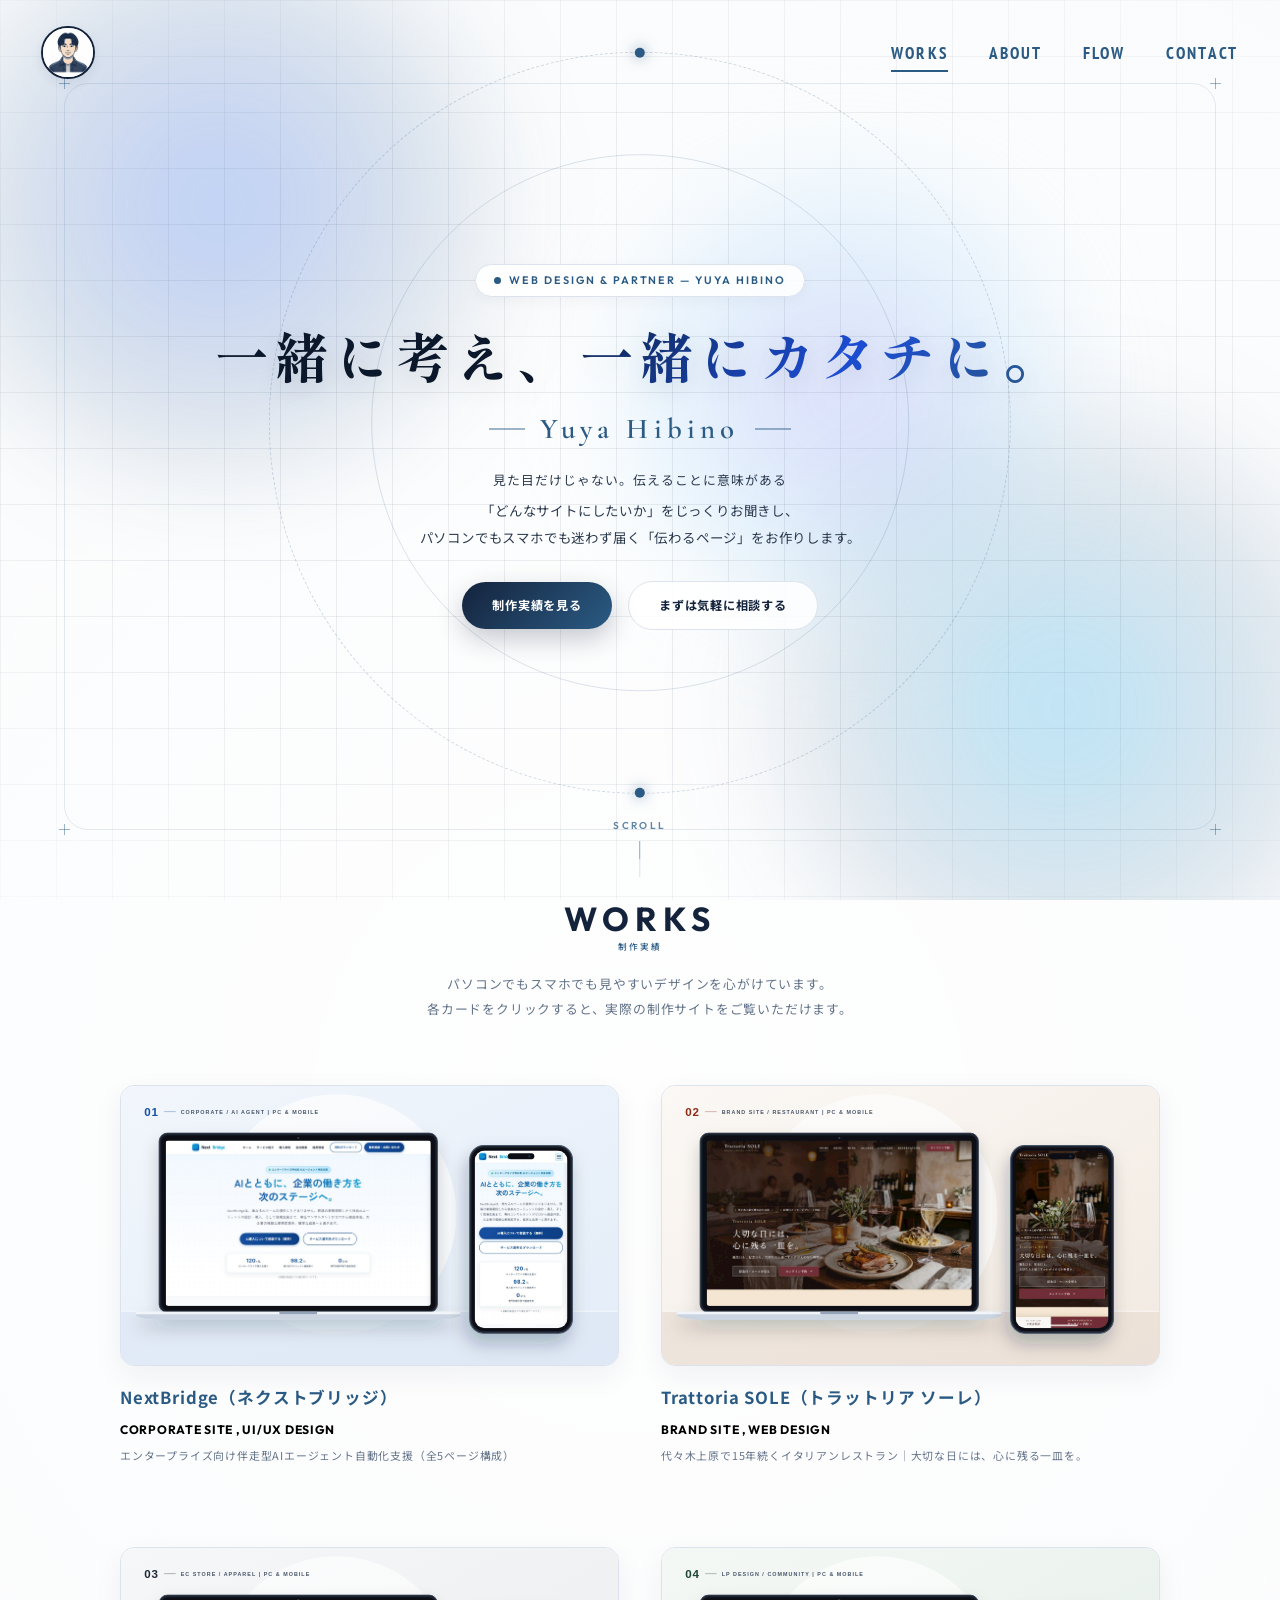
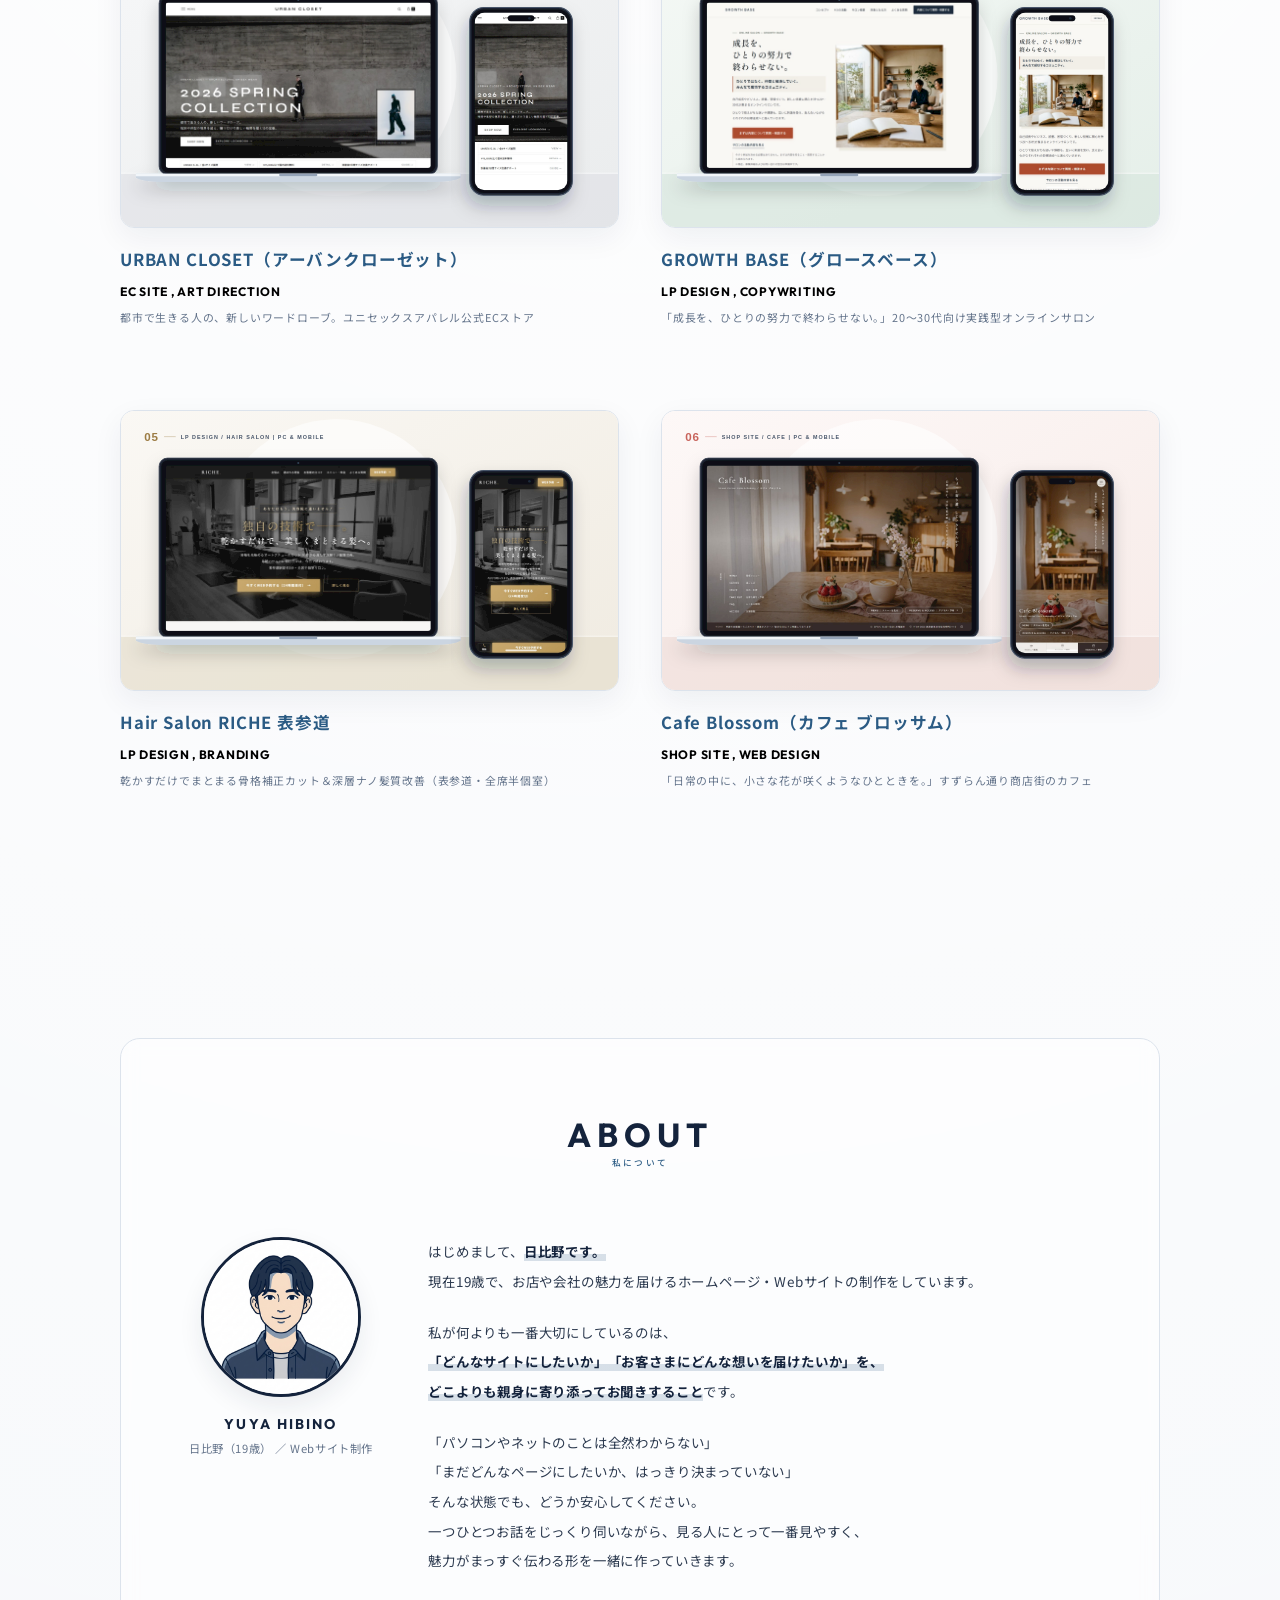
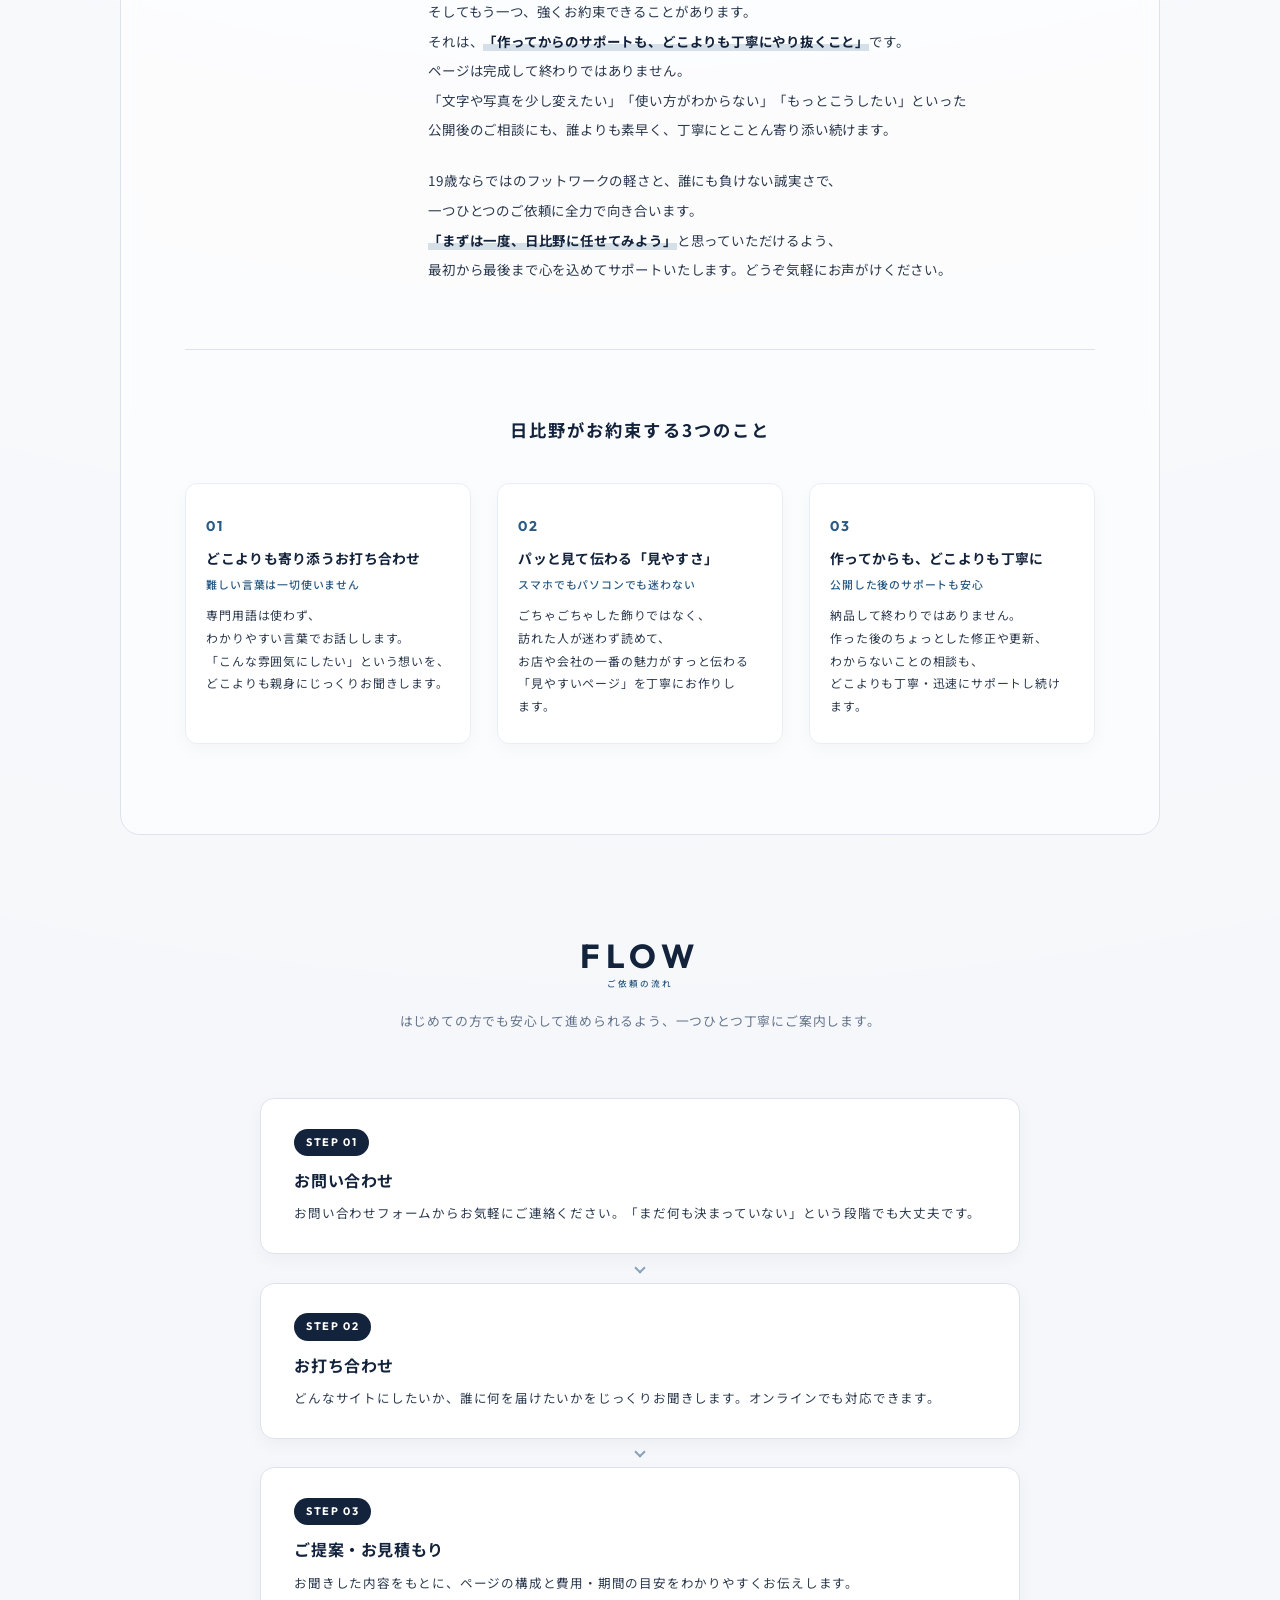
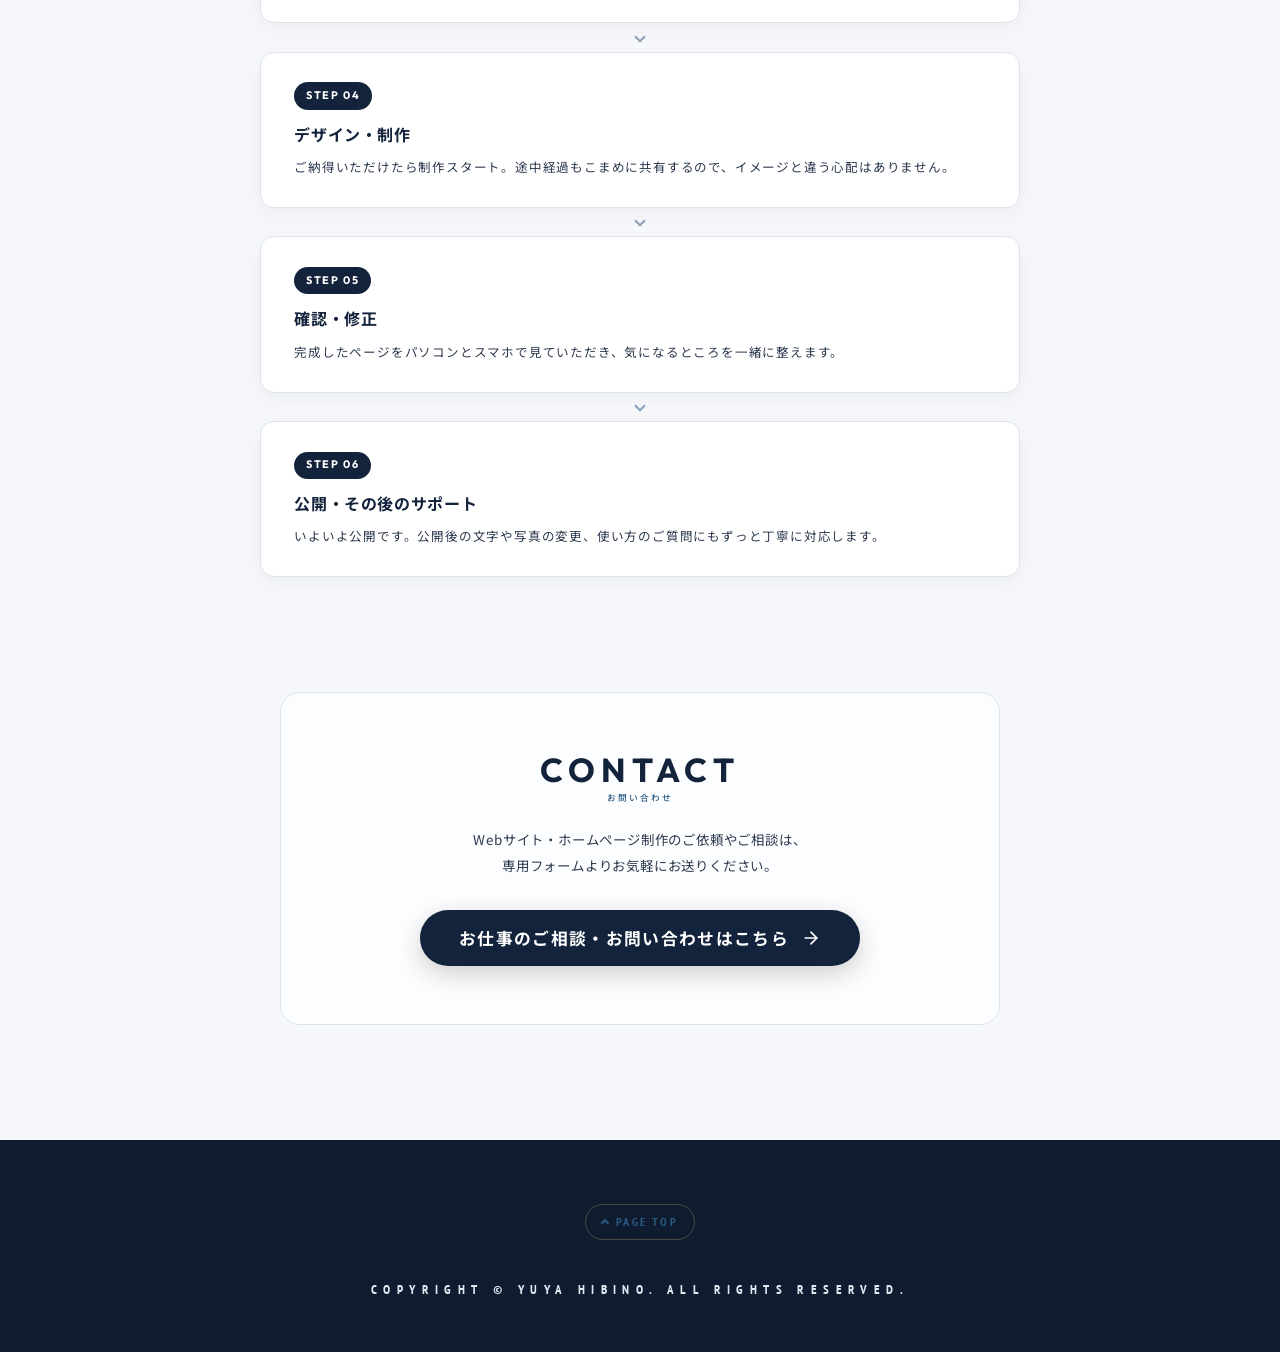
==== commit 3b7056e1: "style: Make sub-title non-bold, single-line on mobile, and flanked by horizontal lines" ====
--- a/index.html
+++ b/index.html
@@ -135,11 +135,9 @@
           <!-- ★メインロゴ（3番目にふわっと表示：高級感のある明朝系セリフ体） -->
           <h1 class="mainVisual_logo fv-anim fv-anim--3">Yuya Hibino</h1>
 
-          <!-- ★サブコピー・自己紹介リード文（4番目にふわっと表示：タイトル＋リード文） -->
+          <!-- ★サブコピー・自己紹介リード文（4番目にふわっと表示：控えめな1行サブタイトル＋リード文） -->
           <div class="mainVisual_subBlock fv-anim fv-anim--4">
-            <p class="mainVisual_subTitle">
-              <span class="ib">見た目だけじゃない。</span><span class="ib">伝えることに意味がある。</span>
-            </p>
+            <p class="mainVisual_subTitle">見た目だけじゃない。伝えることに意味がある</p>
             <p class="mainVisual_sub">
               <span class="ib">「どんなサイトにしたいか」をじっくりお聞きし、</span><br class="pc">
               <span class="ib">パソコンでもスマホでも迷わず届く</span><span class="ib">「伝わるページ」をお作りします。</span>
--- a/style.css
+++ b/style.css
@@ -1099,13 +1099,29 @@
 }
 
 .mainVisual_subTitle {
-  font-family: var(--font-jp-serif);
-  font-size: clamp(16px, 1.45vw, 22px);
-  font-weight: 700;
-  color: var(--color-text-primary);
-  letter-spacing: 0.10em;
-  line-height: 1.6;
+  font-family: var(--font-jp);
+  font-size: clamp(12px, 1.0vw, 14px);
+  font-weight: 400;
+  color: var(--color-text-sub);
+  letter-spacing: 0.08em;
+  line-height: 1.5;
   margin-bottom: 0.65vw;
+  display: inline-flex;
+  align-items: center;
+  justify-content: center;
+  gap: 10px;
+  white-space: nowrap;
+}
+
+.mainVisual_subTitle::before,
+.mainVisual_subTitle::after {
+  content: '';
+  display: inline-block;
+  width: 24px;
+  height: 1px;
+  background-color: var(--color-text-sub);
+  opacity: 0.45;
+  flex-shrink: 0;
 }
 
 .mainVisual_sub {
@@ -1274,9 +1290,14 @@
     margin-bottom: 24px;
   }
   .mainVisual_subTitle {
-    font-size: clamp(14px, 4.1vw, 17px);
-    letter-spacing: 0.08em;
+    font-size: clamp(11px, 3.1vw, 13px);
+    letter-spacing: 0.04em;
+    gap: 7px;
     margin-bottom: 8px;
+  }
+  .mainVisual_subTitle::before,
+  .mainVisual_subTitle::after {
+    width: 16px;
   }
   .mainVisual_sub {
     font-size: 13px;
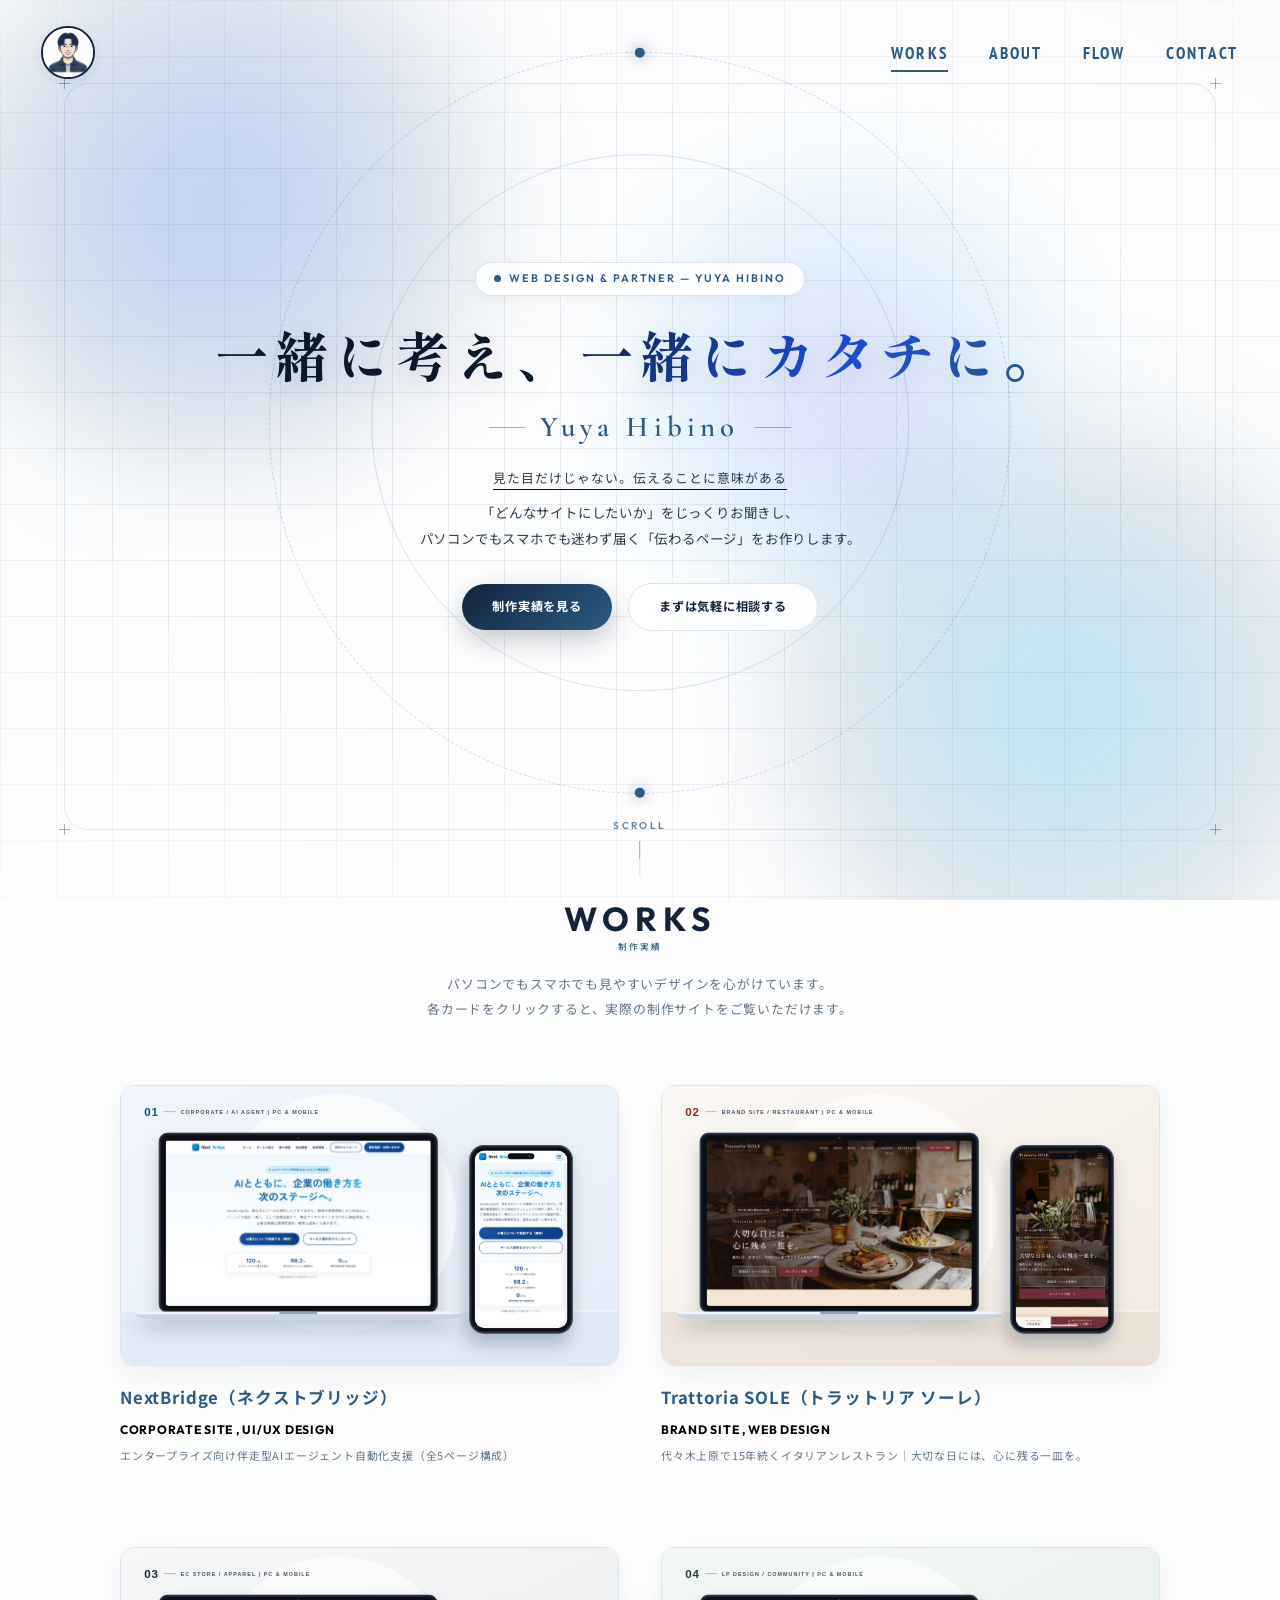
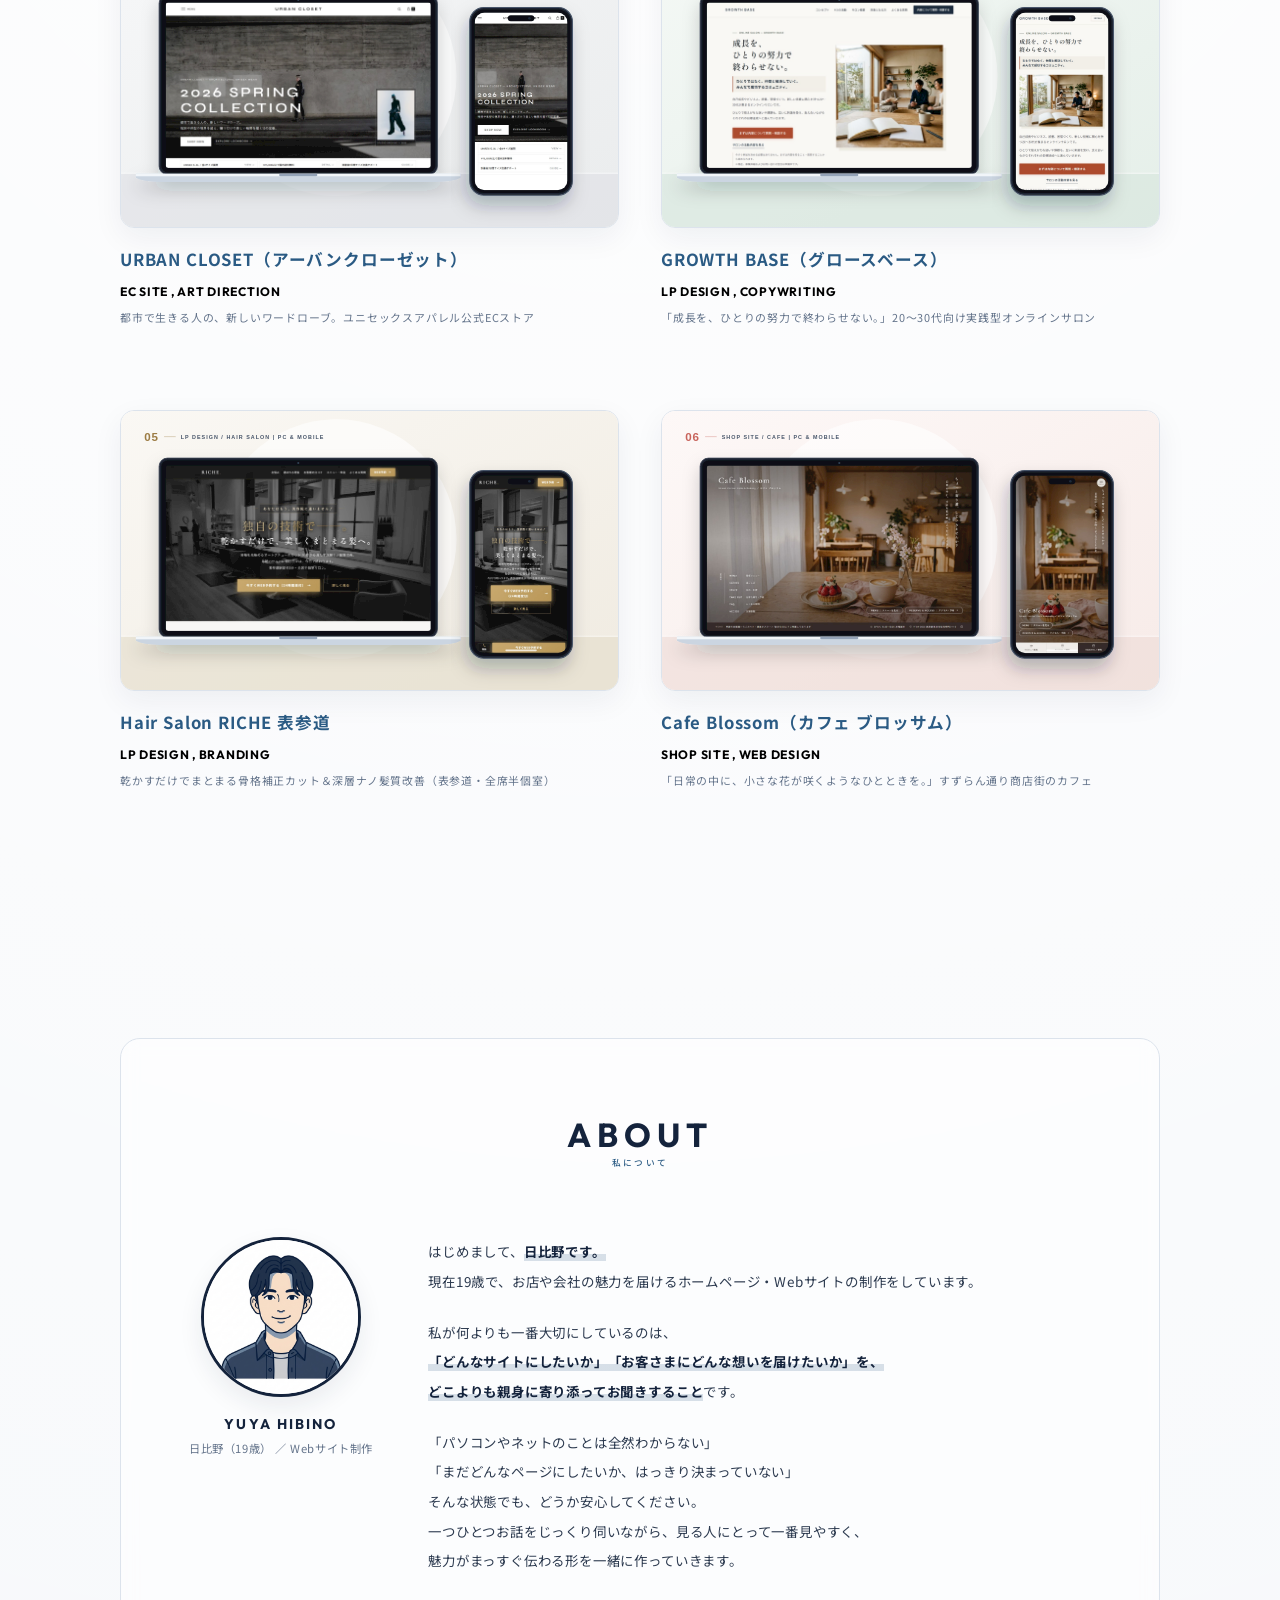
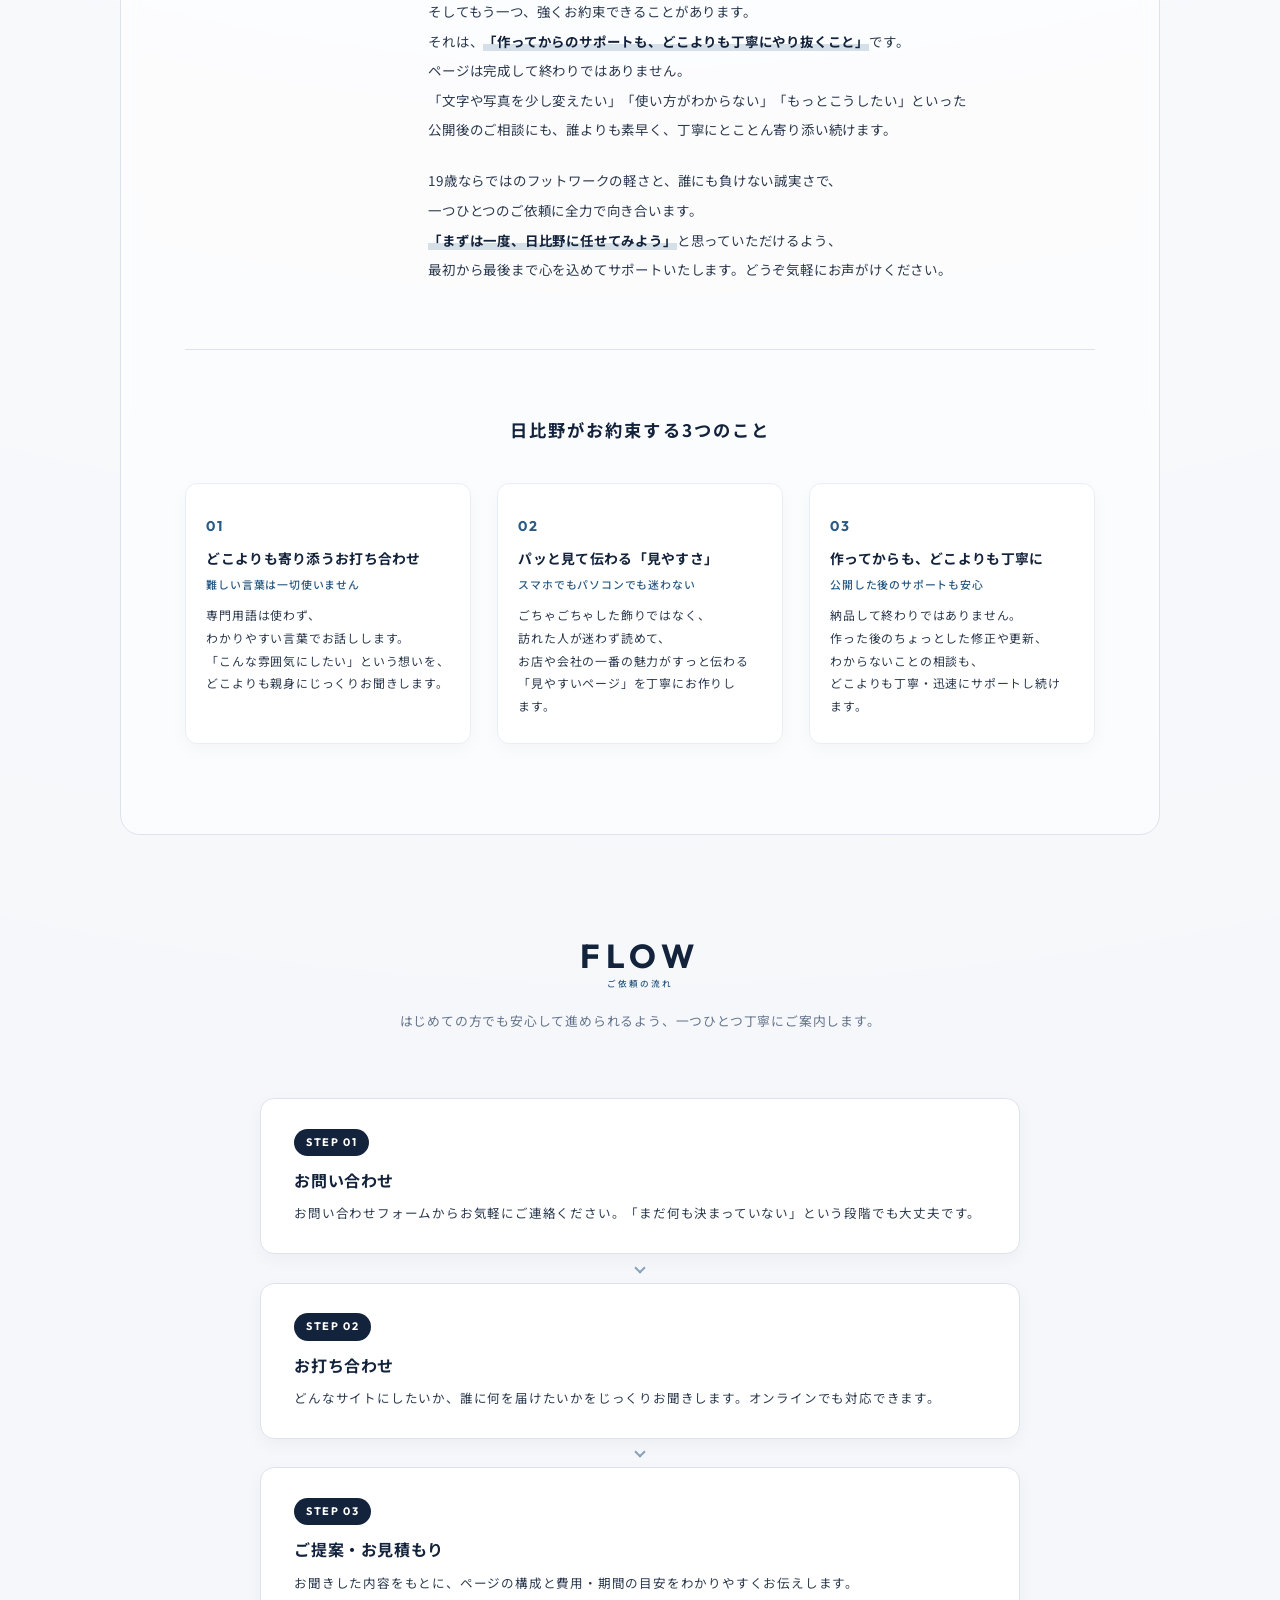
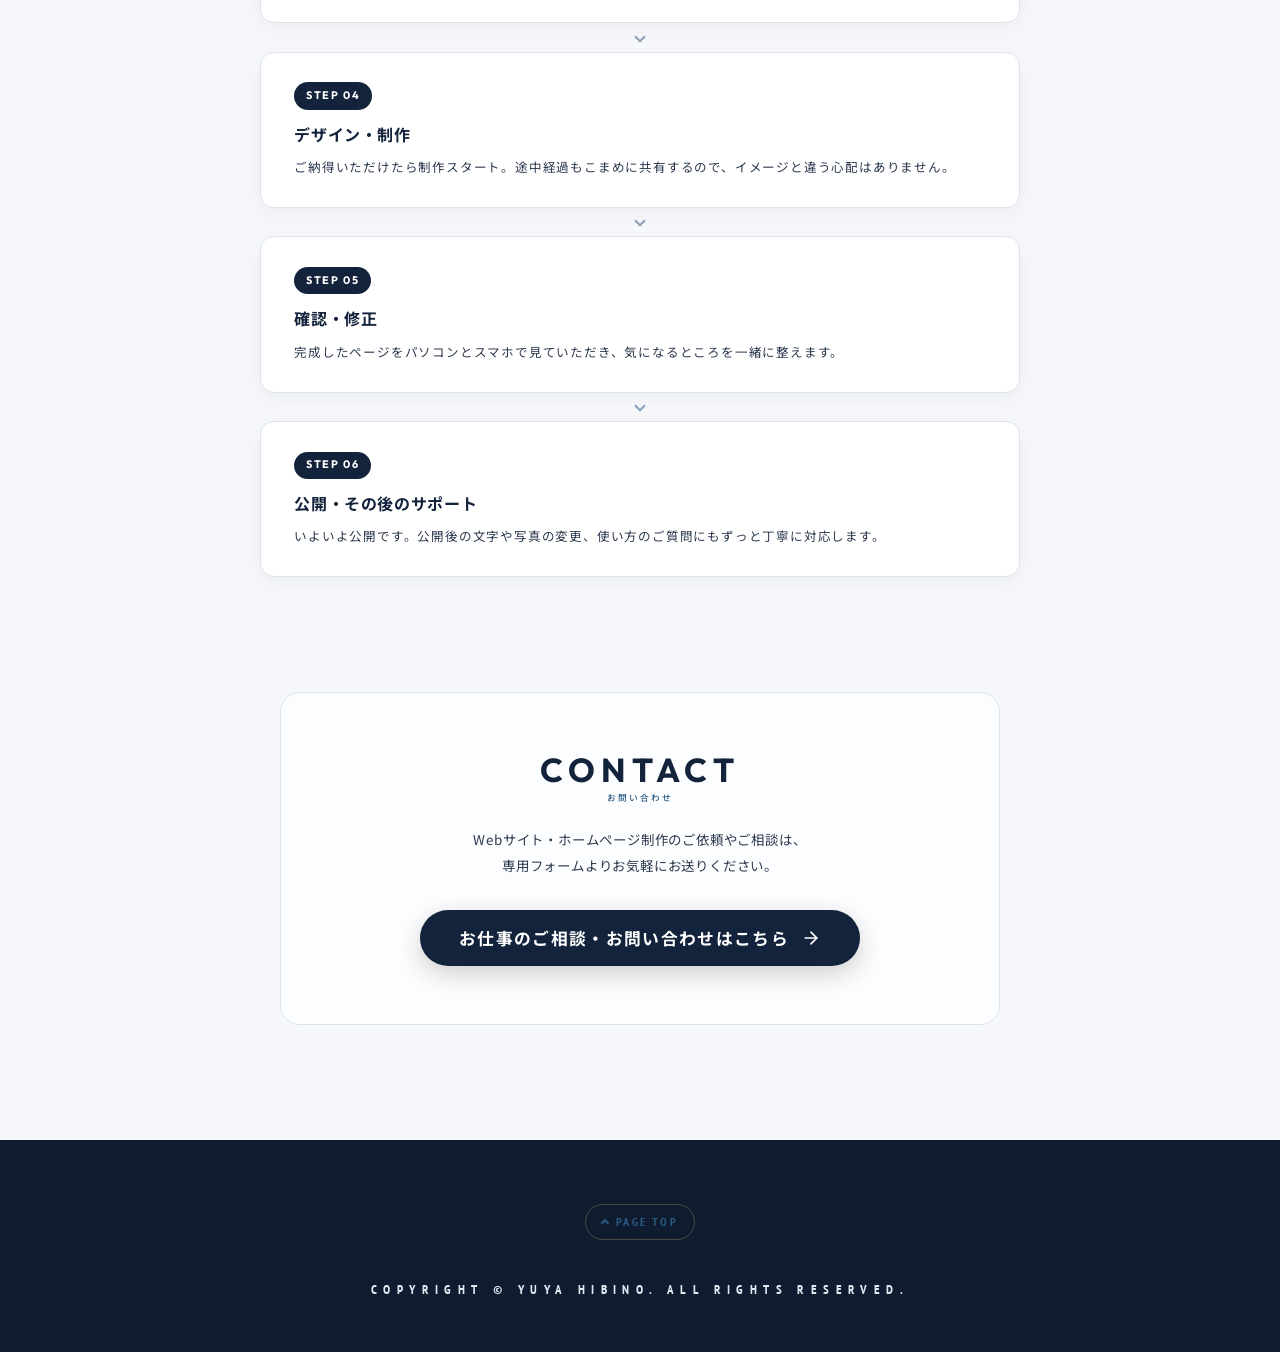
==== commit 2d51dd81: "style: Add black underline to '見た目だけじゃない。伝えることに意味がある'" ====
--- a/index.html
+++ b/index.html
@@ -135,9 +135,9 @@
           <!-- ★メインロゴ（3番目にふわっと表示：高級感のある明朝系セリフ体） -->
           <h1 class="mainVisual_logo fv-anim fv-anim--3">Yuya Hibino</h1>
 
-          <!-- ★サブコピー・自己紹介リード文（4番目にふわっと表示：控えめな1行サブタイトル＋リード文） -->
+          <!-- ★サブコピー・自己紹介リード文（4番目にふわっと表示：黒アンダーライン付きサブタイトル＋リード文） -->
           <div class="mainVisual_subBlock fv-anim fv-anim--4">
-            <p class="mainVisual_subTitle">見た目だけじゃない。伝えることに意味がある</p>
+            <p class="mainVisual_subTitle"><span class="mainVisual_subTitle_text">見た目だけじゃない。伝えることに意味がある</span></p>
             <p class="mainVisual_sub">
               <span class="ib">「どんなサイトにしたいか」をじっくりお聞きし、</span><br class="pc">
               <span class="ib">パソコンでもスマホでも迷わず届く</span><span class="ib">「伝わるページ」をお作りします。</span>
--- a/style.css
+++ b/style.css
@@ -1113,6 +1113,11 @@
   white-space: nowrap;
 }
 
+.mainVisual_subTitle_text {
+  border-bottom: 1px solid #111111;
+  padding-bottom: 2px;
+}
+
 .mainVisual_subTitle::before,
 .mainVisual_subTitle::after {
   content: '';
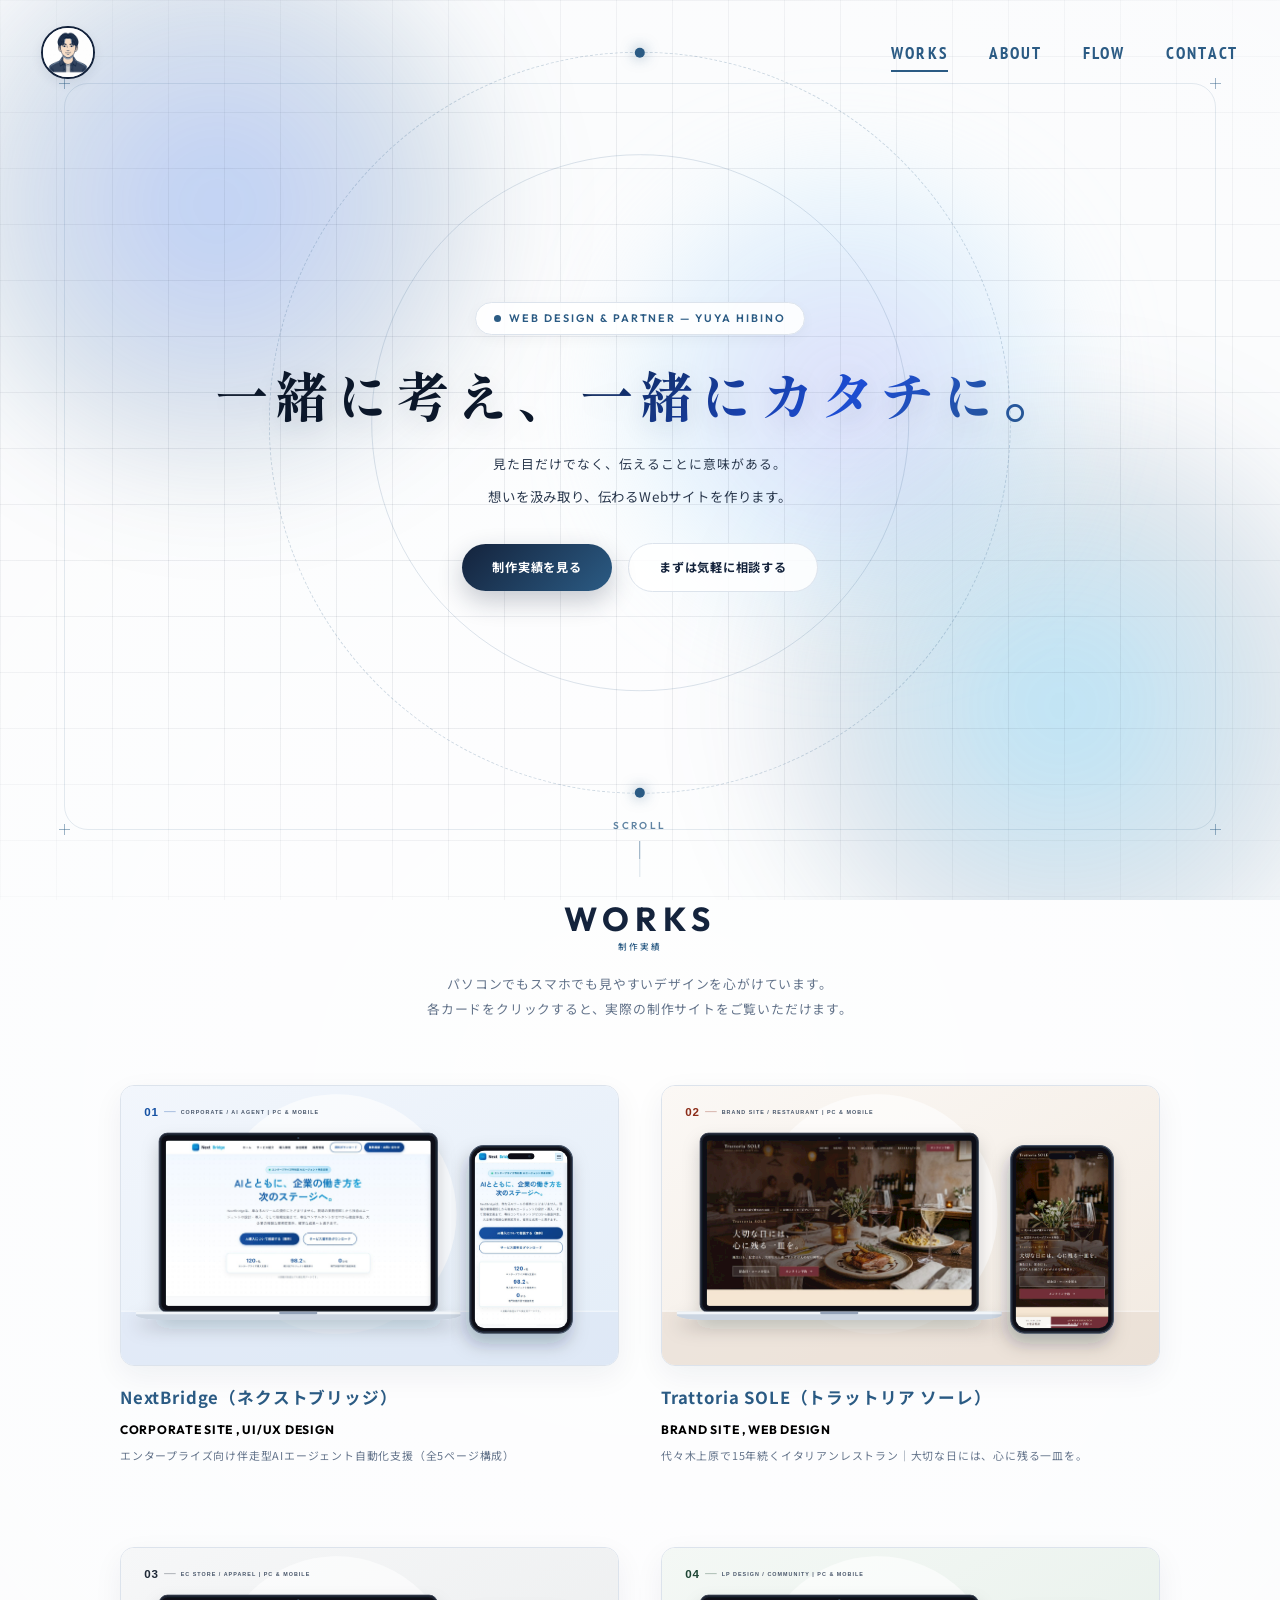
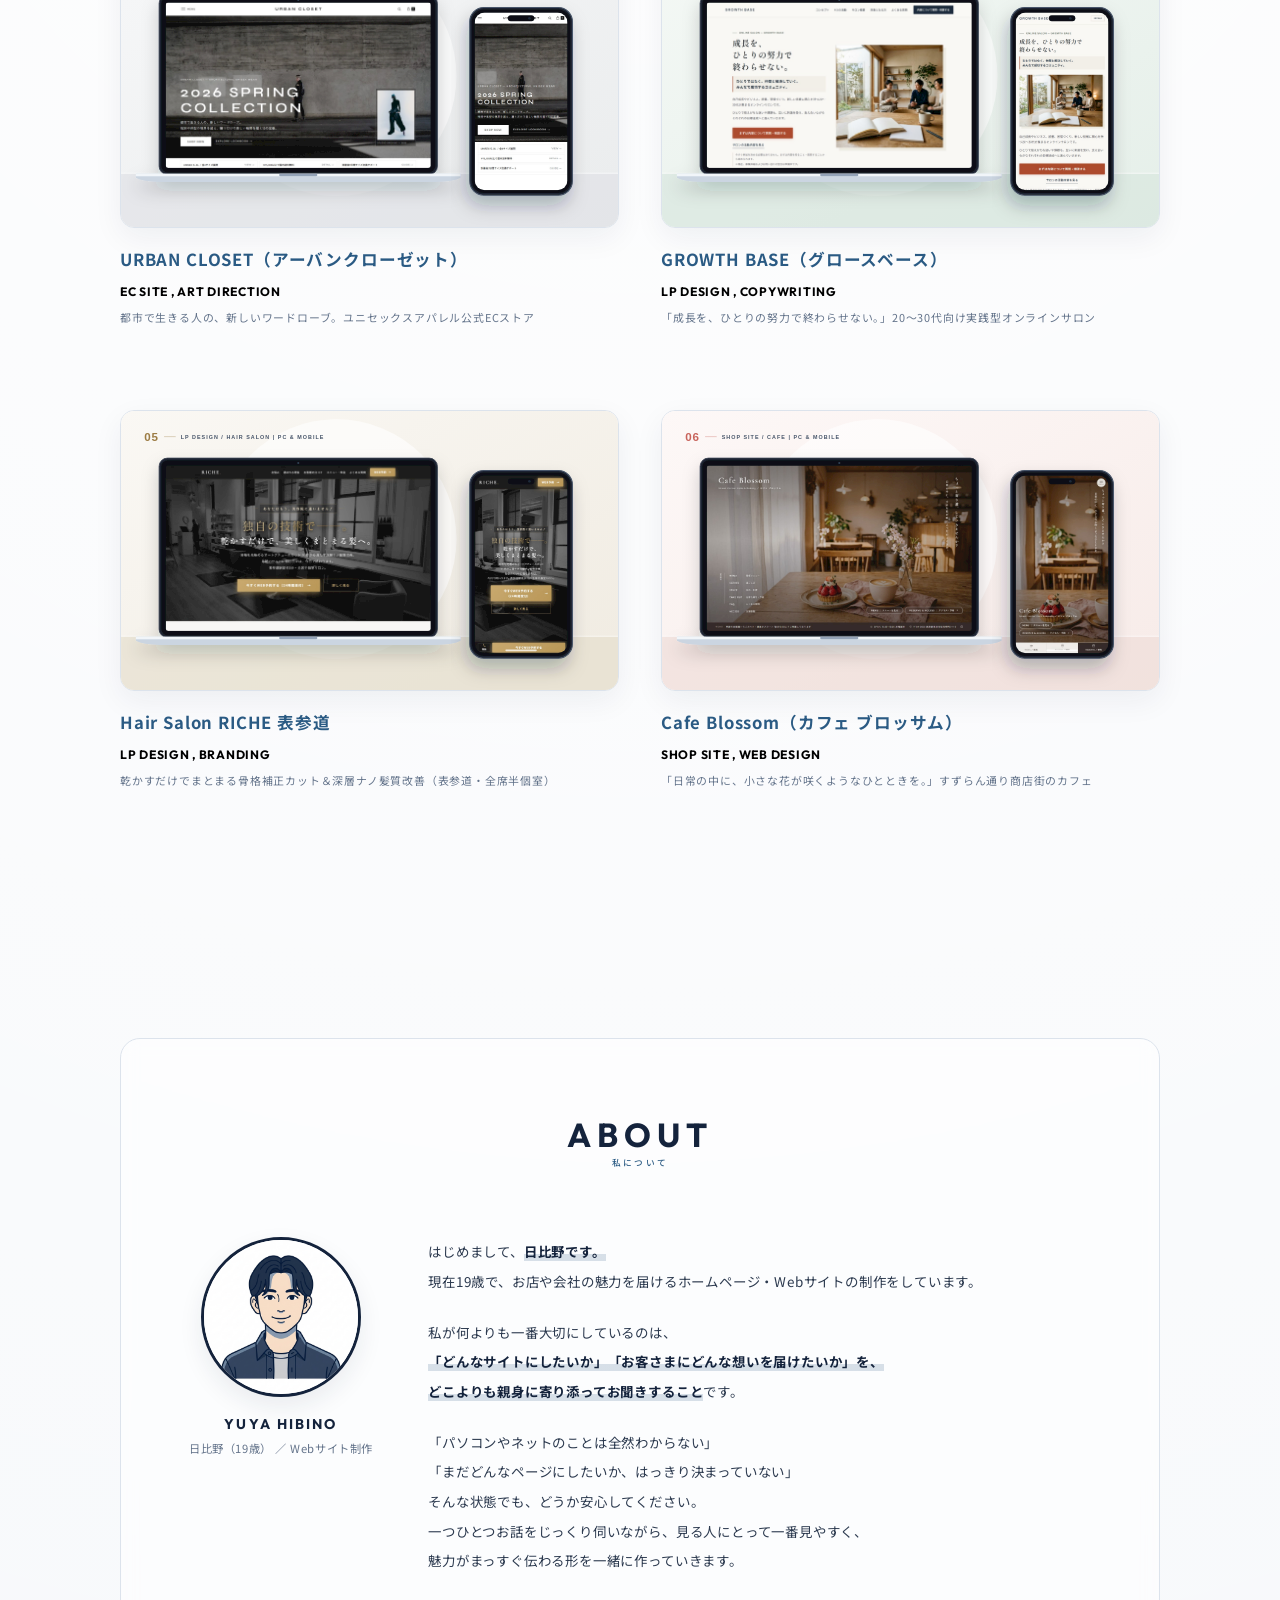
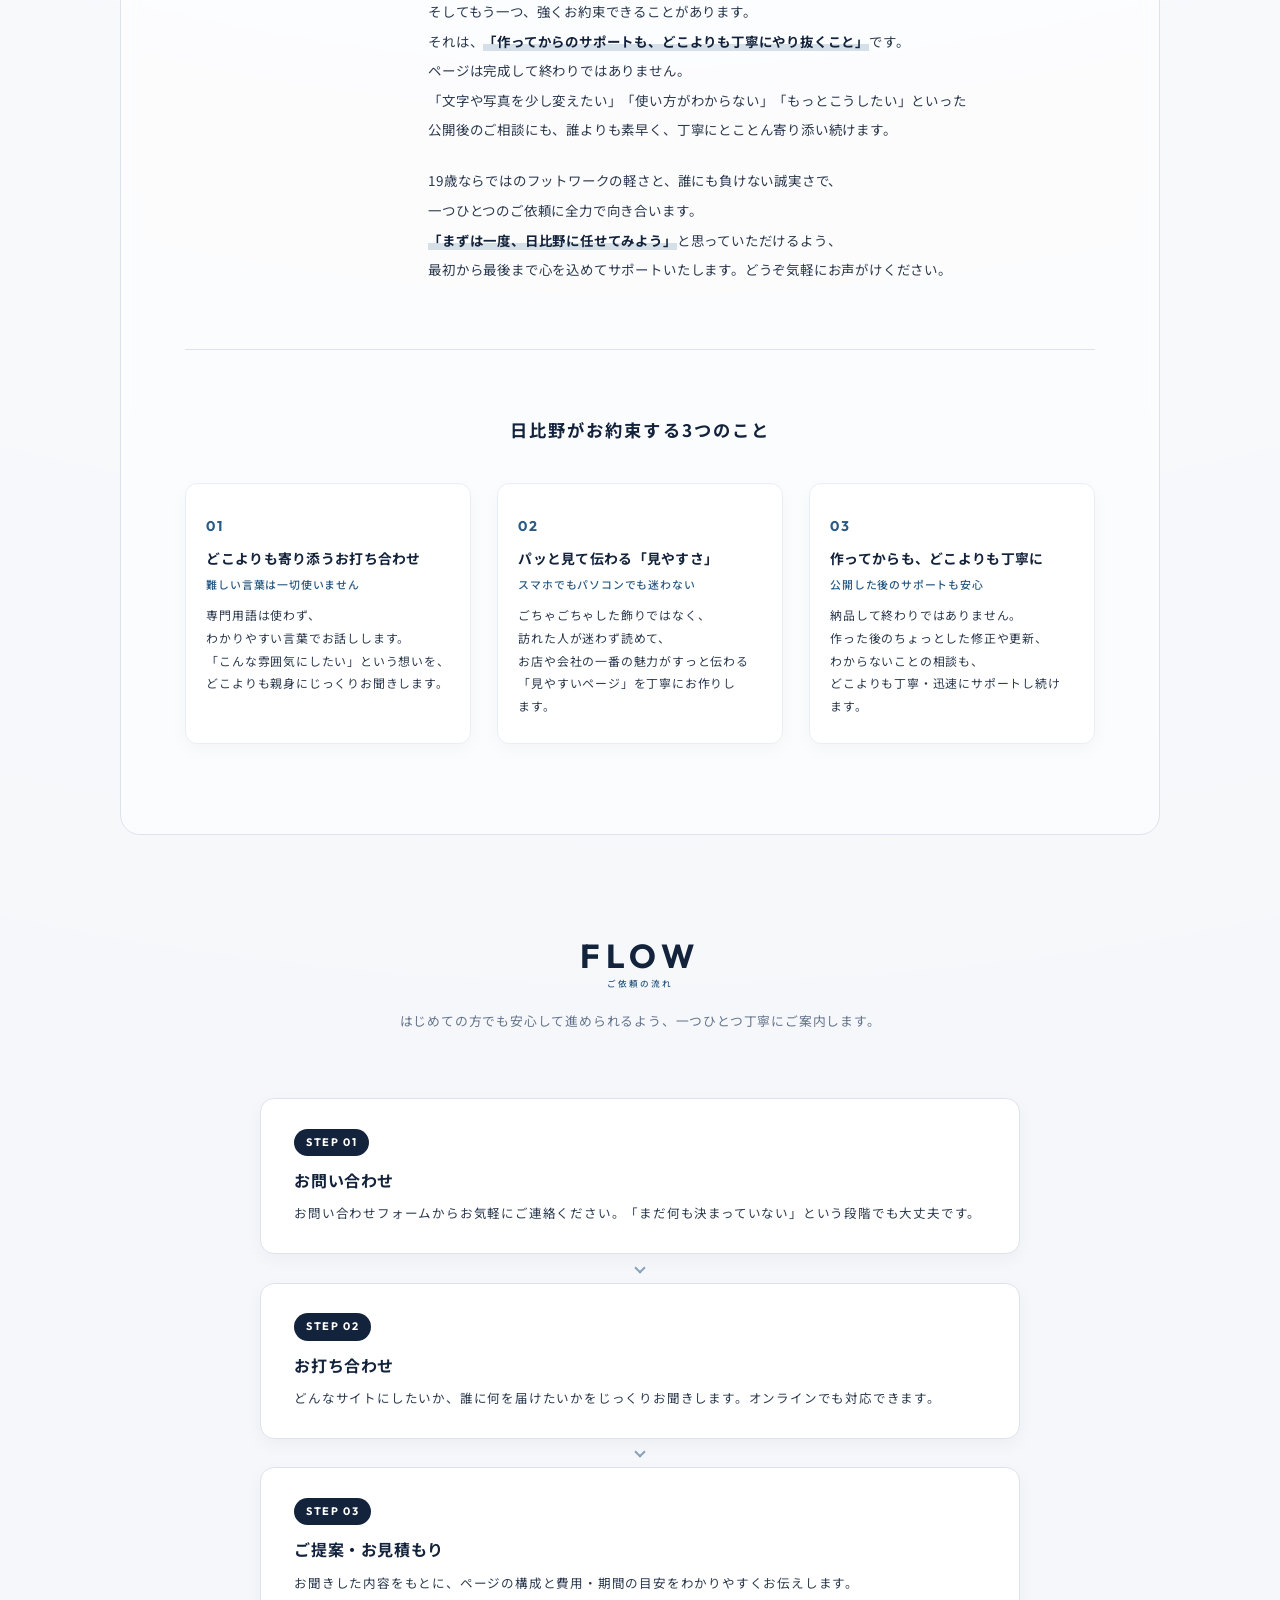
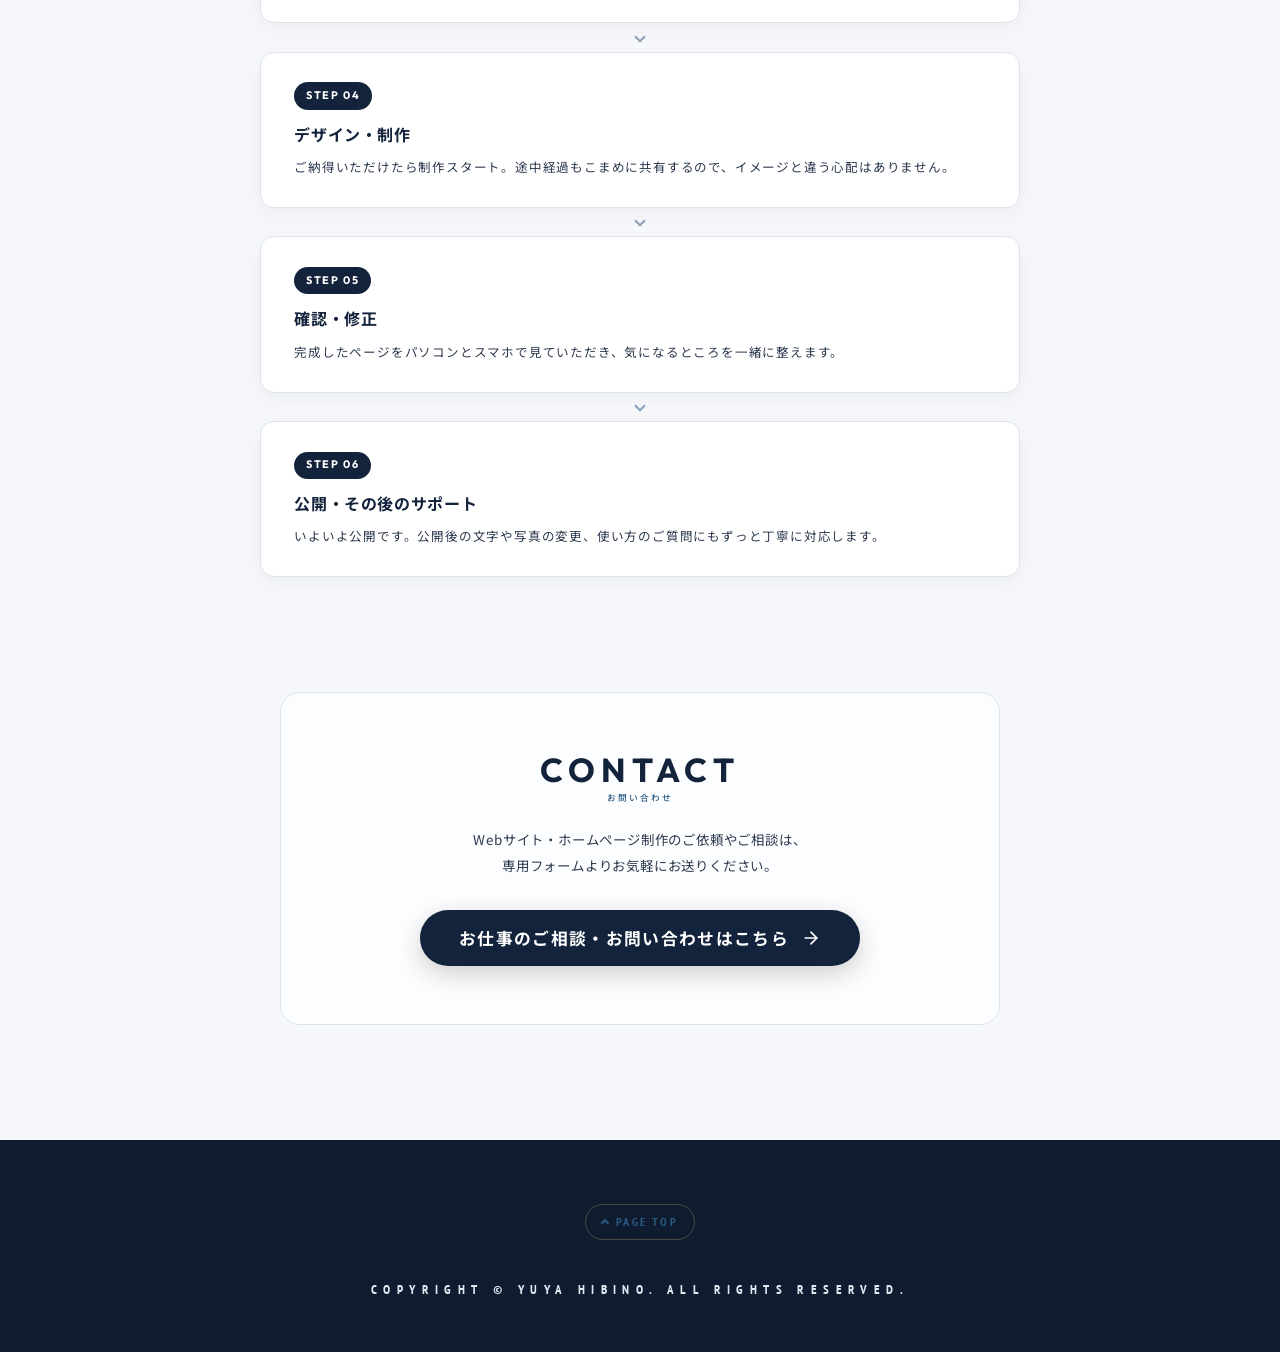
==== commit 7b72d32a: "feat: Remove First View name logo, update sub-copy, remove underline, and update lead text" ====
--- a/index.html
+++ b/index.html
@@ -128,25 +128,21 @@
           </div>
 
           <!-- ★メインの日本語キャッチコピー（2番目に力強く表示：文字を主役として主張するタイポグラフィ） -->
-          <p class="mainVisual_catch fv-anim fv-anim--2">
+          <h1 class="mainVisual_catch fv-anim fv-anim--2">
             <span class="fv_catch_line fv_catch_line--main">一緒に考え、<span class="fv_catch_em">一緒にカタチに。</span></span>
-          </p>
-
-          <!-- ★メインロゴ（3番目にふわっと表示：高級感のある明朝系セリフ体） -->
-          <h1 class="mainVisual_logo fv-anim fv-anim--3">Yuya Hibino</h1>
-
-          <!-- ★サブコピー・自己紹介リード文（4番目にふわっと表示：黒アンダーライン付きサブタイトル＋リード文） -->
-          <div class="mainVisual_subBlock fv-anim fv-anim--4">
-            <p class="mainVisual_subTitle"><span class="mainVisual_subTitle_text">見た目だけじゃない。伝えることに意味がある</span></p>
+          </h1>
+
+          <!-- ★サブコピー・自己紹介リード文（3番目にふわっと表示：サブタイトル＋リード文） -->
+          <div class="mainVisual_subBlock fv-anim fv-anim--3">
+            <p class="mainVisual_subTitle">見た目だけでなく、伝えることに意味がある。</p>
             <p class="mainVisual_sub">
-              <span class="ib">「どんなサイトにしたいか」をじっくりお聞きし、</span><br class="pc">
-              <span class="ib">パソコンでもスマホでも迷わず届く</span><span class="ib">「伝わるページ」をお作りします。</span>
+              <span class="ib">想いを汲み取り、</span><span class="ib">伝わるWebサイトを作ります。</span>
             </p>
           </div>
         </div>
 
-        <!-- ★ファーストビューのアクション誘導ボタン（5番目にふわっと表示） -->
-        <div class="mainVisual_actions fv-anim fv-anim--5">
+        <!-- ★ファーストビューのアクション誘導ボタン（4番目にふわっと表示） -->
+        <div class="mainVisual_actions fv-anim fv-anim--4">
           <a href="#works" class="fv_btn fv_btn--primary">制作実績を見る</a>
           <a href="./contact.html" class="fv_btn fv_btn--outline">まずは気軽に相談する</a>
         </div>
--- a/style.css
+++ b/style.css
@@ -892,13 +892,8 @@
 
 .fv-anim--1 { animation-delay: 3.10s; }
 .fv-anim--2 { animation-delay: 3.30s; }
-.fv-anim--3 {
-  opacity: 0;
-  transform: translateY(14px);
-  animation: fvRevealUp 1.1s cubic-bezier(0.22, 1, 0.36, 1) 3.50s forwards;
-}
-.fv-anim--4 { animation-delay: 3.70s; }
-.fv-anim--5 { animation-delay: 3.90s; }
+.fv-anim--3 { animation-delay: 3.60s; }
+.fv-anim--4 { animation-delay: 3.85s; }
 
 @keyframes fvRevealUp {
   0% {
@@ -1036,7 +1031,7 @@
   gap: 0.22em;
   color: var(--color-text-primary);
   line-height: 1.4;
-  margin-bottom: 1.5vw;
+  margin-bottom: 1.8vw;
   text-align: center;
 }
 
@@ -1065,37 +1060,12 @@
   padding: 0 0.04em;
 }
 
-/* メインロゴ（Yuya Hibino：筆記体ではなく高級感のある明朝系セリフ体） */
-.mainVisual_logo {
-  font-family: var(--font-en-luxury);
-  font-size: 2.25vw;
-  font-weight: 600;
-  letter-spacing: 0.18em;
-  color: var(--color-text-accent);
-  line-height: 1.2;
-  margin-bottom: 1.8vw;
-  position: relative;
-  display: inline-flex;
-  align-items: center;
-  gap: 1.2vw;
-}
-
-.mainVisual_logo::before,
-.mainVisual_logo::after {
-  content: '';
-  display: inline-block;
-  width: 2.8vw;
-  height: 1.5px;
-  background-color: var(--color-text-accent);
-  opacity: 0.45;
-}
-
-/* サブリード文ブロック（Yuya Hibinoの下のタイトル＋説明文） */
+/* サブリード文ブロック（タイトル＋説明文） */
 .mainVisual_subBlock {
   display: flex;
   flex-direction: column;
   align-items: center;
-  margin-bottom: 2.4vw;
+  margin-bottom: 2.6vw;
 }
 
 .mainVisual_subTitle {
@@ -1105,17 +1075,12 @@
   color: var(--color-text-sub);
   letter-spacing: 0.08em;
   line-height: 1.5;
-  margin-bottom: 0.65vw;
+  margin-bottom: 0.8vw;
   display: inline-flex;
   align-items: center;
   justify-content: center;
   gap: 10px;
   white-space: nowrap;
-}
-
-.mainVisual_subTitle_text {
-  border-bottom: 1px solid #111111;
-  padding-bottom: 2px;
 }
 
 .mainVisual_subTitle::before,
@@ -1275,30 +1240,20 @@
   }
   .mainVisual_catch {
     line-height: 1.45;
-    margin-bottom: 16px;
+    margin-bottom: 20px;
   }
   .fv_catch_line--main {
     font-size: clamp(21px, 6.1vw, 28px);
     letter-spacing: 0.07em;
   }
-  .mainVisual_logo {
-    font-size: 23px;
-    letter-spacing: 0.16em;
-    margin-bottom: 18px;
-    gap: 12px;
-  }
-  .mainVisual_logo::before,
-  .mainVisual_logo::after {
-    width: 24px;
-  }
   .mainVisual_subBlock {
-    margin-bottom: 24px;
+    margin-bottom: 26px;
   }
   .mainVisual_subTitle {
     font-size: clamp(11px, 3.1vw, 13px);
     letter-spacing: 0.04em;
     gap: 7px;
-    margin-bottom: 8px;
+    margin-bottom: 10px;
   }
   .mainVisual_subTitle::before,
   .mainVisual_subTitle::after {
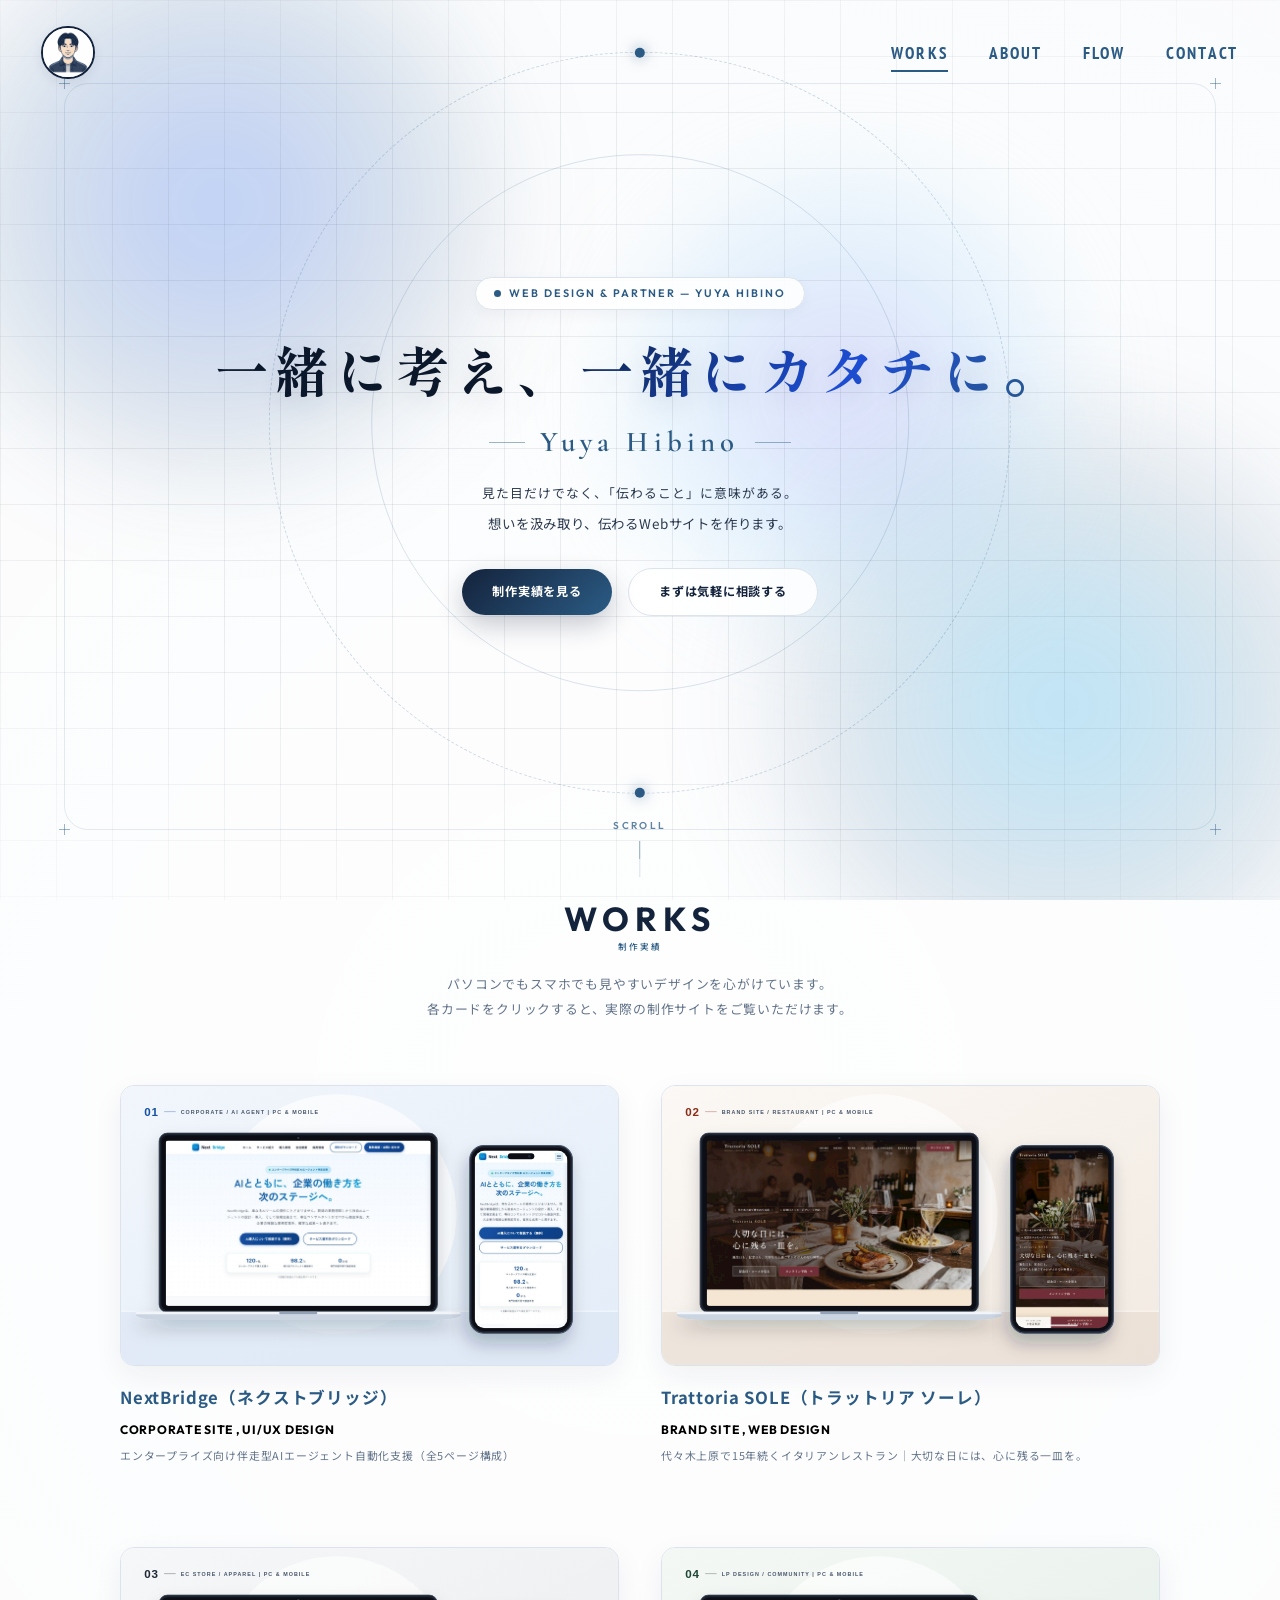
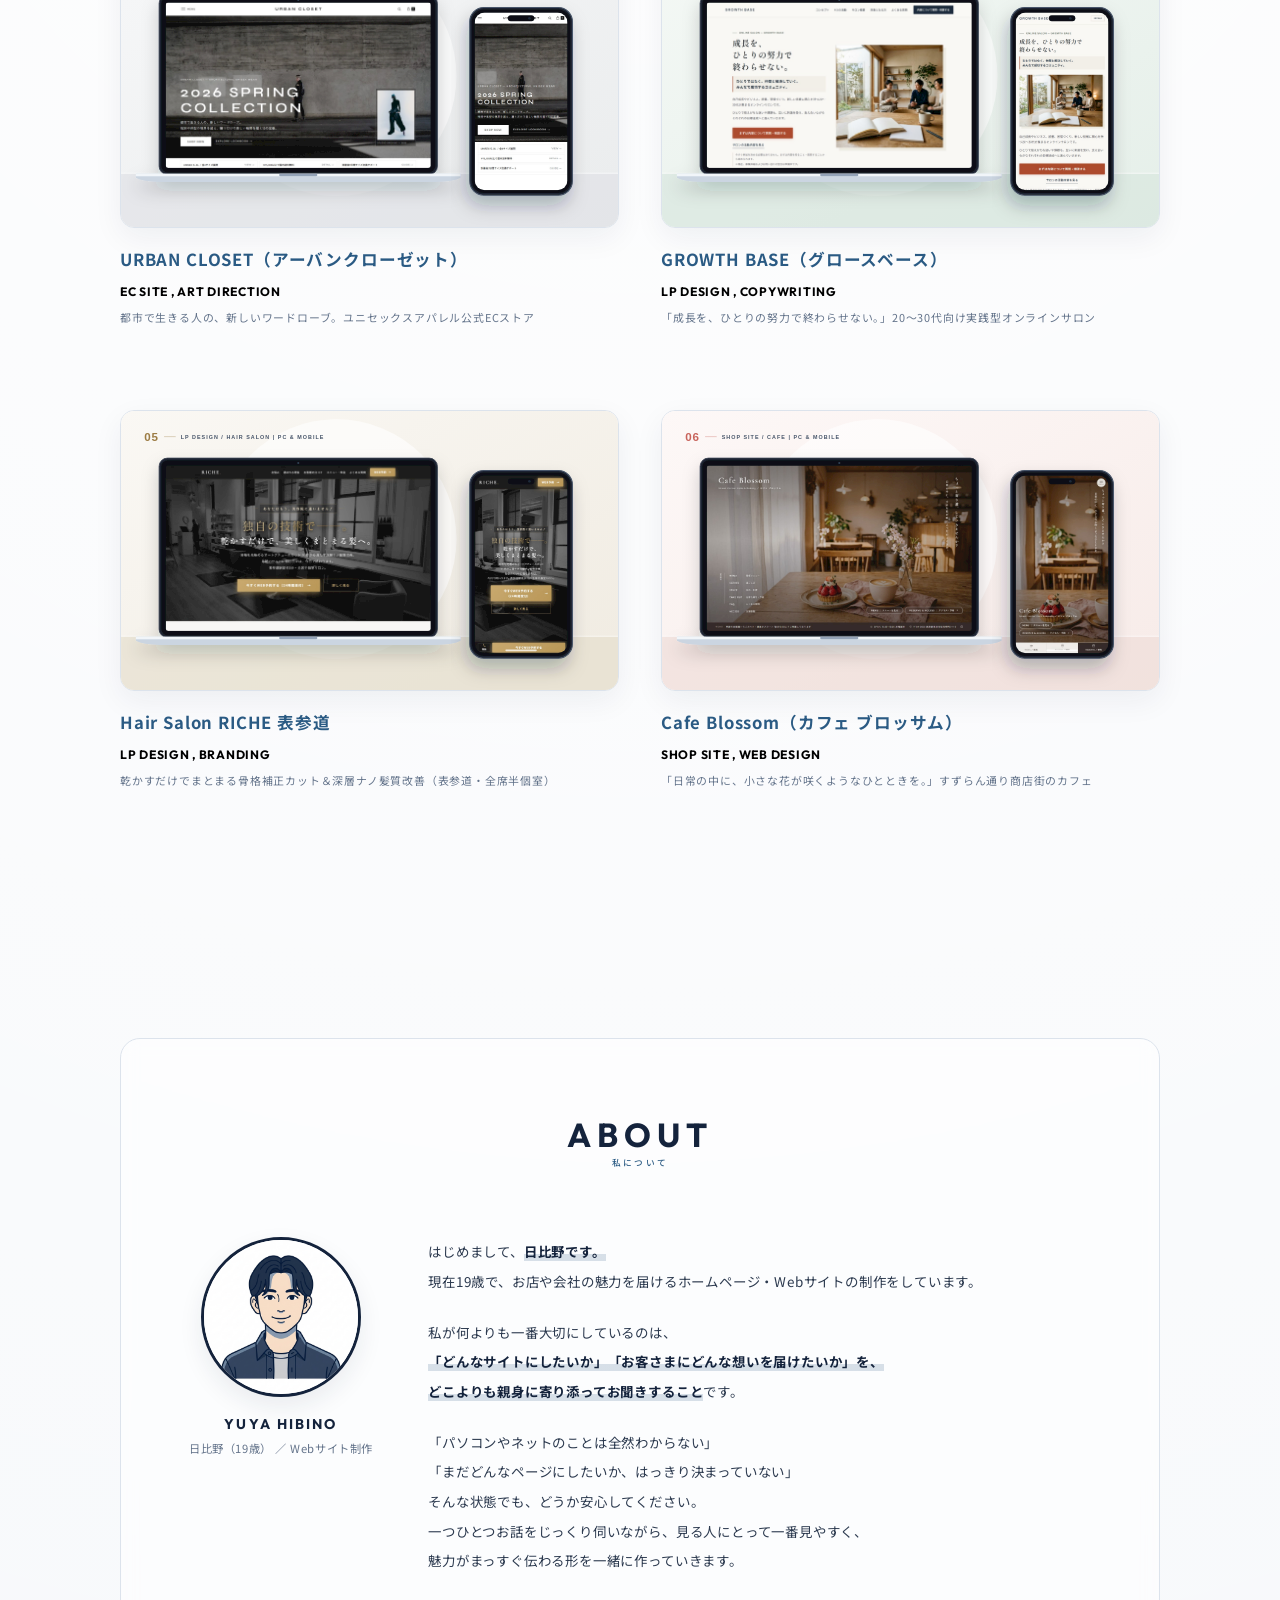
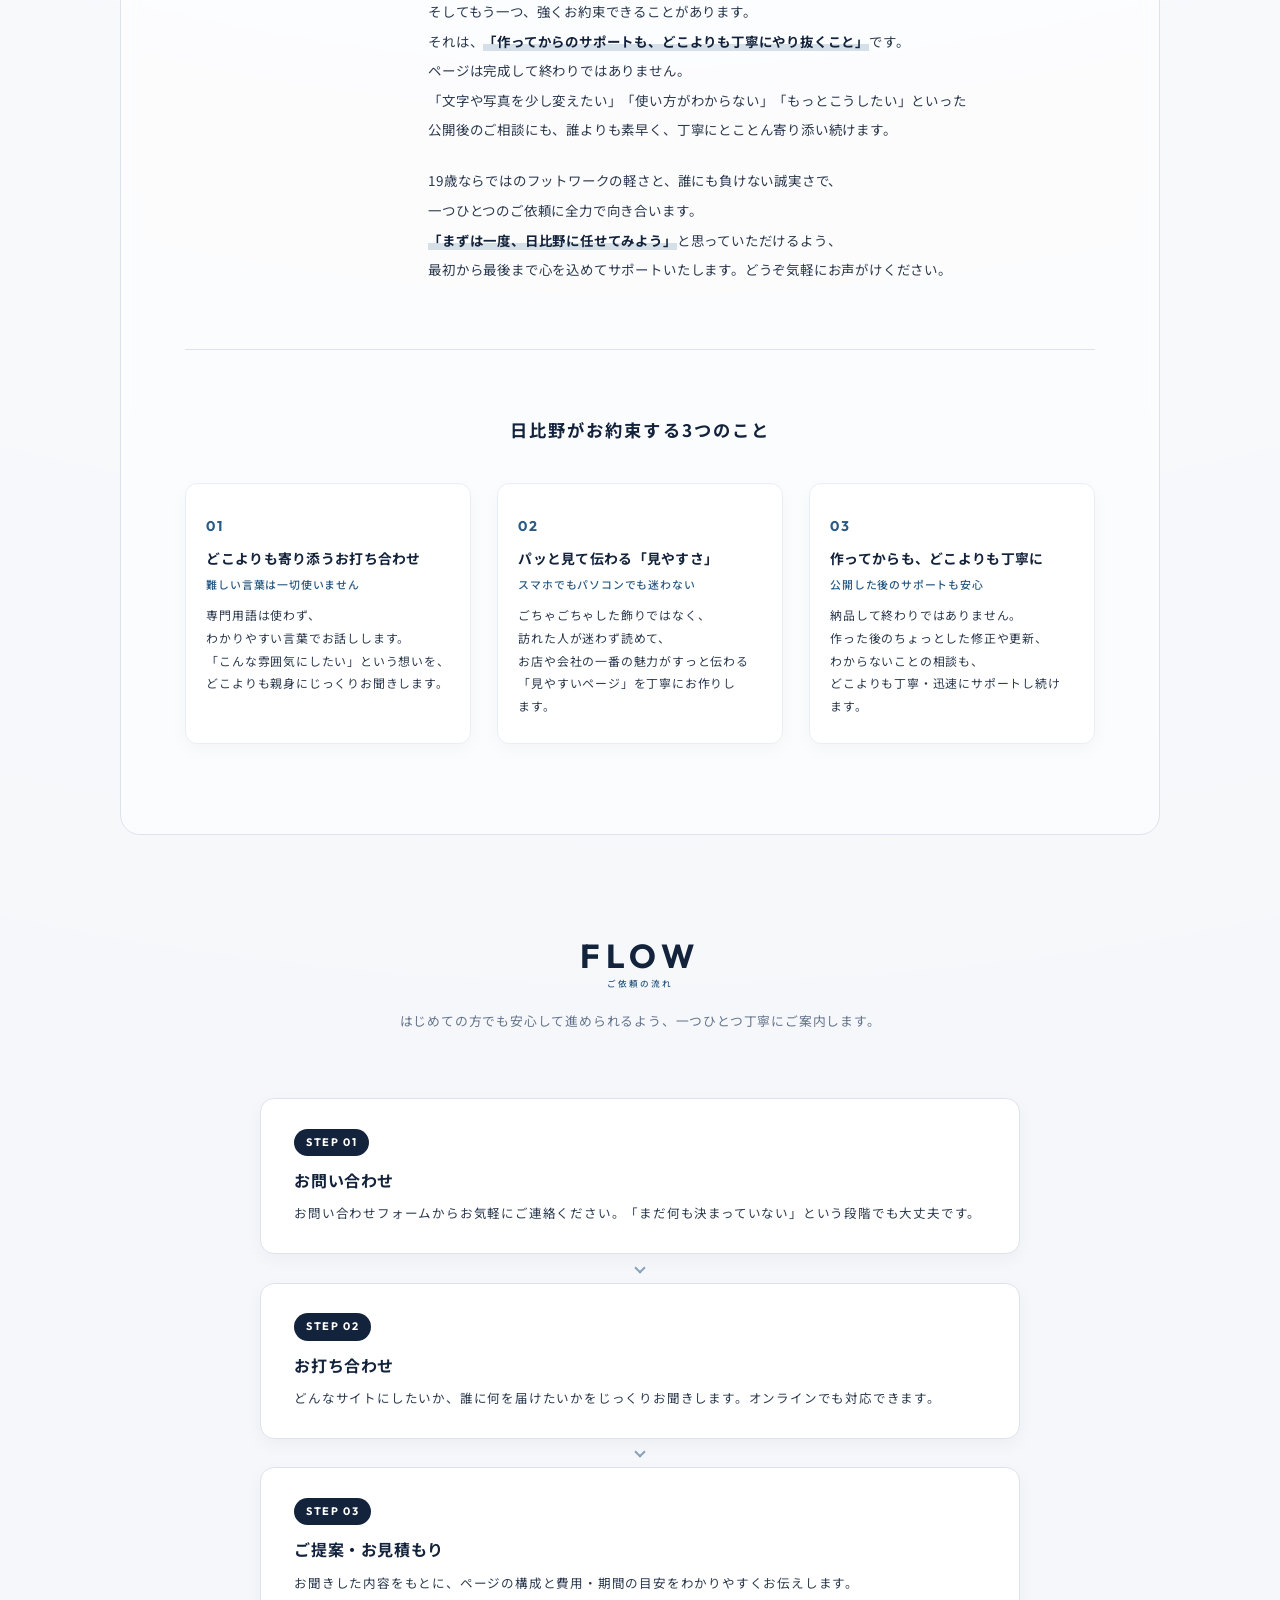
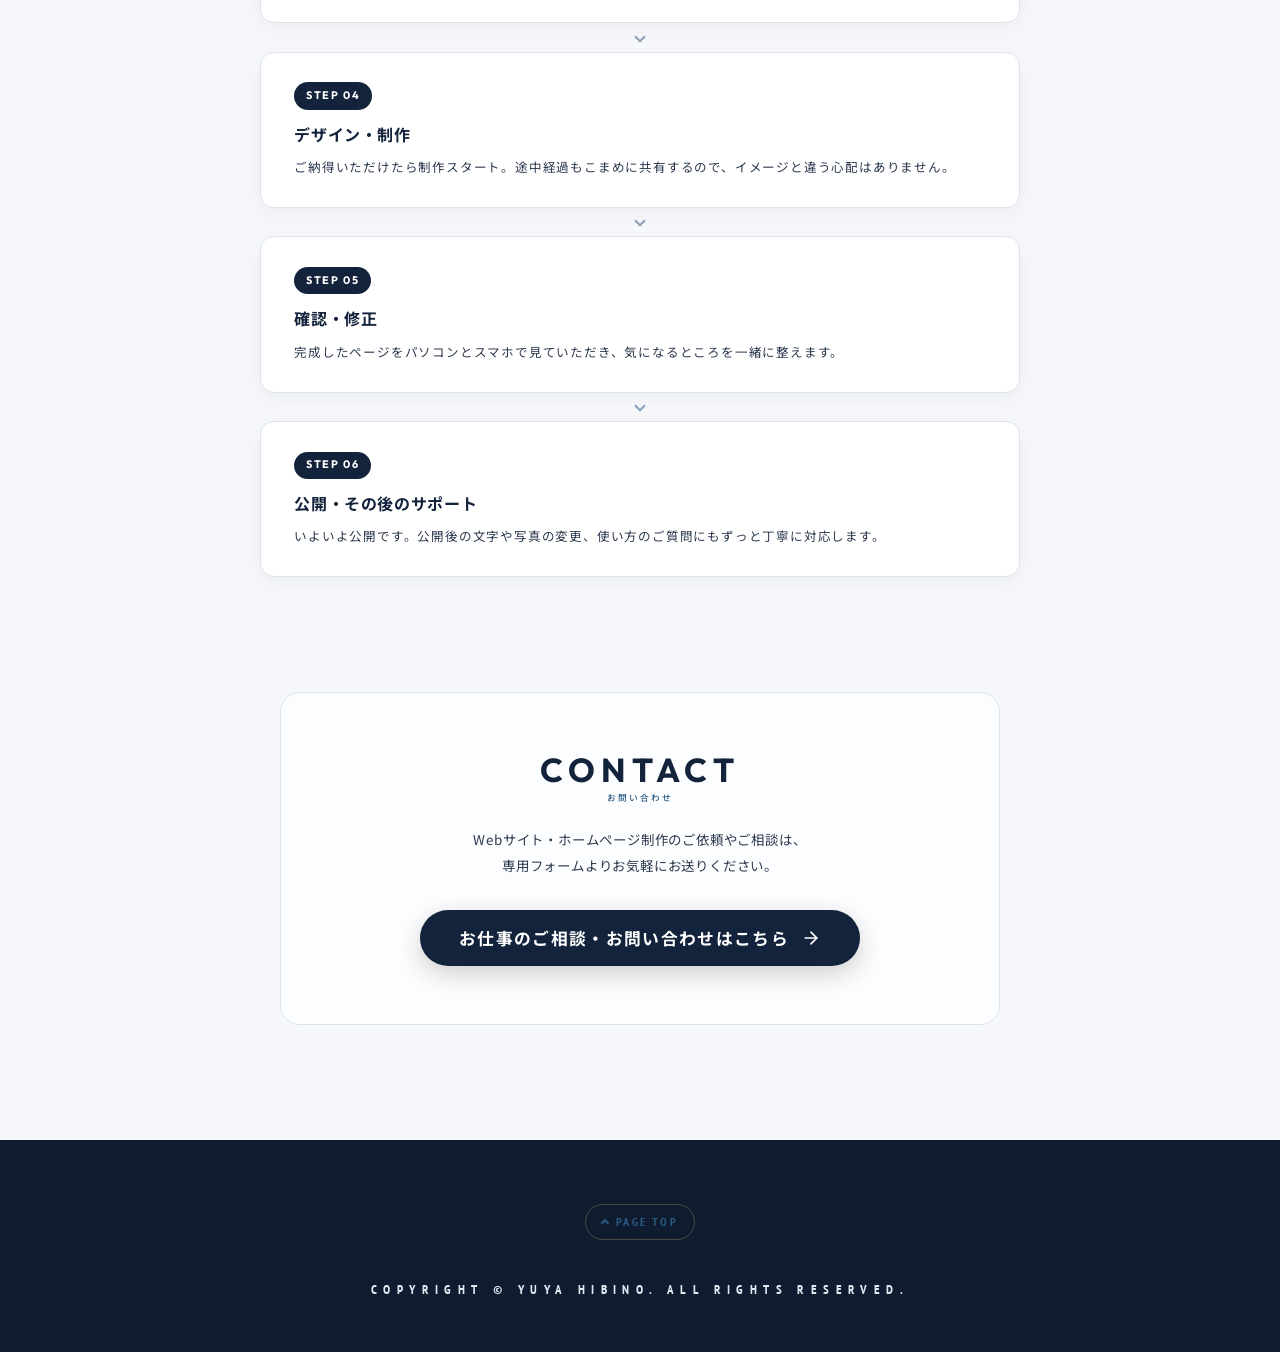
==== commit a6c91327: "feat: Restore name logo Yuya Hibino and update sub-copy to '見た目だけでなく、「伝わること」に意味がある。'" ====
--- a/index.html
+++ b/index.html
@@ -128,21 +128,24 @@
           </div>
 
           <!-- ★メインの日本語キャッチコピー（2番目に力強く表示：文字を主役として主張するタイポグラフィ） -->
-          <h1 class="mainVisual_catch fv-anim fv-anim--2">
+          <p class="mainVisual_catch fv-anim fv-anim--2">
             <span class="fv_catch_line fv_catch_line--main">一緒に考え、<span class="fv_catch_em">一緒にカタチに。</span></span>
-          </h1>
-
-          <!-- ★サブコピー・自己紹介リード文（3番目にふわっと表示：サブタイトル＋リード文） -->
-          <div class="mainVisual_subBlock fv-anim fv-anim--3">
-            <p class="mainVisual_subTitle">見た目だけでなく、伝えることに意味がある。</p>
+          </p>
+
+          <!-- ★メインロゴ（3番目にふわっと表示：高級感のある明朝系セリフ体） -->
+          <h1 class="mainVisual_logo fv-anim fv-anim--3">Yuya Hibino</h1>
+
+          <!-- ★サブコピー・自己紹介リード文（4番目にふわっと表示：サブタイトル＋リード文） -->
+          <div class="mainVisual_subBlock fv-anim fv-anim--4">
+            <p class="mainVisual_subTitle">見た目だけでなく、「伝わること」に意味がある。</p>
             <p class="mainVisual_sub">
               <span class="ib">想いを汲み取り、</span><span class="ib">伝わるWebサイトを作ります。</span>
             </p>
           </div>
         </div>
 
-        <!-- ★ファーストビューのアクション誘導ボタン（4番目にふわっと表示） -->
-        <div class="mainVisual_actions fv-anim fv-anim--4">
+        <!-- ★ファーストビューのアクション誘導ボタン（5番目にふわっと表示） -->
+        <div class="mainVisual_actions fv-anim fv-anim--5">
           <a href="#works" class="fv_btn fv_btn--primary">制作実績を見る</a>
           <a href="./contact.html" class="fv_btn fv_btn--outline">まずは気軽に相談する</a>
         </div>
--- a/style.css
+++ b/style.css
@@ -892,8 +892,13 @@
 
 .fv-anim--1 { animation-delay: 3.10s; }
 .fv-anim--2 { animation-delay: 3.30s; }
-.fv-anim--3 { animation-delay: 3.60s; }
-.fv-anim--4 { animation-delay: 3.85s; }
+.fv-anim--3 {
+  opacity: 0;
+  transform: translateY(14px);
+  animation: fvRevealUp 1.1s cubic-bezier(0.22, 1, 0.36, 1) 3.50s forwards;
+}
+.fv-anim--4 { animation-delay: 3.70s; }
+.fv-anim--5 { animation-delay: 3.90s; }
 
 @keyframes fvRevealUp {
   0% {
@@ -1031,7 +1036,7 @@
   gap: 0.22em;
   color: var(--color-text-primary);
   line-height: 1.4;
-  margin-bottom: 1.8vw;
+  margin-bottom: 1.5vw;
   text-align: center;
 }
 
@@ -1060,12 +1065,37 @@
   padding: 0 0.04em;
 }
 
-/* サブリード文ブロック（タイトル＋説明文） */
+/* メインロゴ（Yuya Hibino：筆記体ではなく高級感のある明朝系セリフ体） */
+.mainVisual_logo {
+  font-family: var(--font-en-luxury);
+  font-size: 2.25vw;
+  font-weight: 600;
+  letter-spacing: 0.18em;
+  color: var(--color-text-accent);
+  line-height: 1.2;
+  margin-bottom: 1.8vw;
+  position: relative;
+  display: inline-flex;
+  align-items: center;
+  gap: 1.2vw;
+}
+
+.mainVisual_logo::before,
+.mainVisual_logo::after {
+  content: '';
+  display: inline-block;
+  width: 2.8vw;
+  height: 1.5px;
+  background-color: var(--color-text-accent);
+  opacity: 0.45;
+}
+
+/* サブリード文ブロック（Yuya Hibinoの下のタイトル＋説明文） */
 .mainVisual_subBlock {
   display: flex;
   flex-direction: column;
   align-items: center;
-  margin-bottom: 2.6vw;
+  margin-bottom: 2.4vw;
 }
 
 .mainVisual_subTitle {
@@ -1075,7 +1105,7 @@
   color: var(--color-text-sub);
   letter-spacing: 0.08em;
   line-height: 1.5;
-  margin-bottom: 0.8vw;
+  margin-bottom: 0.65vw;
   display: inline-flex;
   align-items: center;
   justify-content: center;
@@ -1240,20 +1270,30 @@
   }
   .mainVisual_catch {
     line-height: 1.45;
-    margin-bottom: 20px;
+    margin-bottom: 16px;
   }
   .fv_catch_line--main {
     font-size: clamp(21px, 6.1vw, 28px);
     letter-spacing: 0.07em;
   }
+  .mainVisual_logo {
+    font-size: 23px;
+    letter-spacing: 0.16em;
+    margin-bottom: 18px;
+    gap: 12px;
+  }
+  .mainVisual_logo::before,
+  .mainVisual_logo::after {
+    width: 24px;
+  }
   .mainVisual_subBlock {
-    margin-bottom: 26px;
+    margin-bottom: 24px;
   }
   .mainVisual_subTitle {
     font-size: clamp(11px, 3.1vw, 13px);
     letter-spacing: 0.04em;
     gap: 7px;
-    margin-bottom: 10px;
+    margin-bottom: 8px;
   }
   .mainVisual_subTitle::before,
   .mainVisual_subTitle::after {
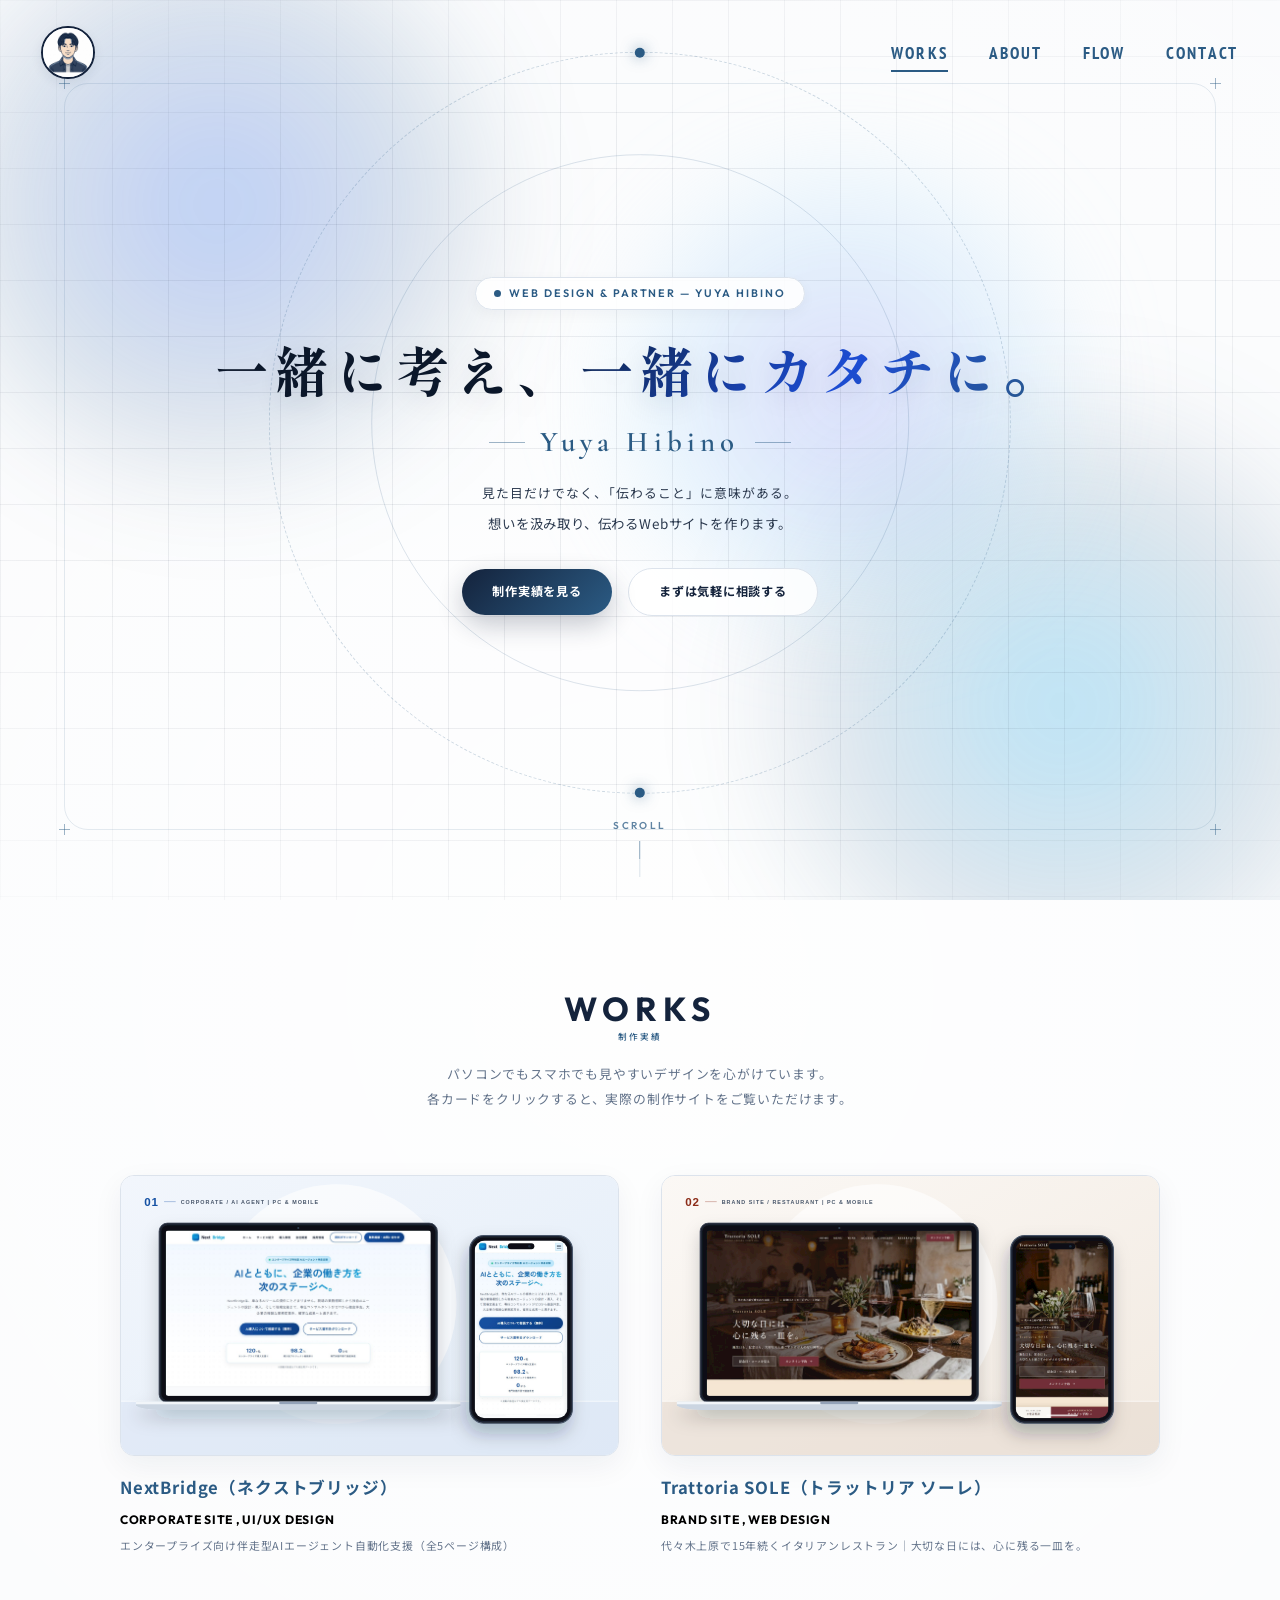
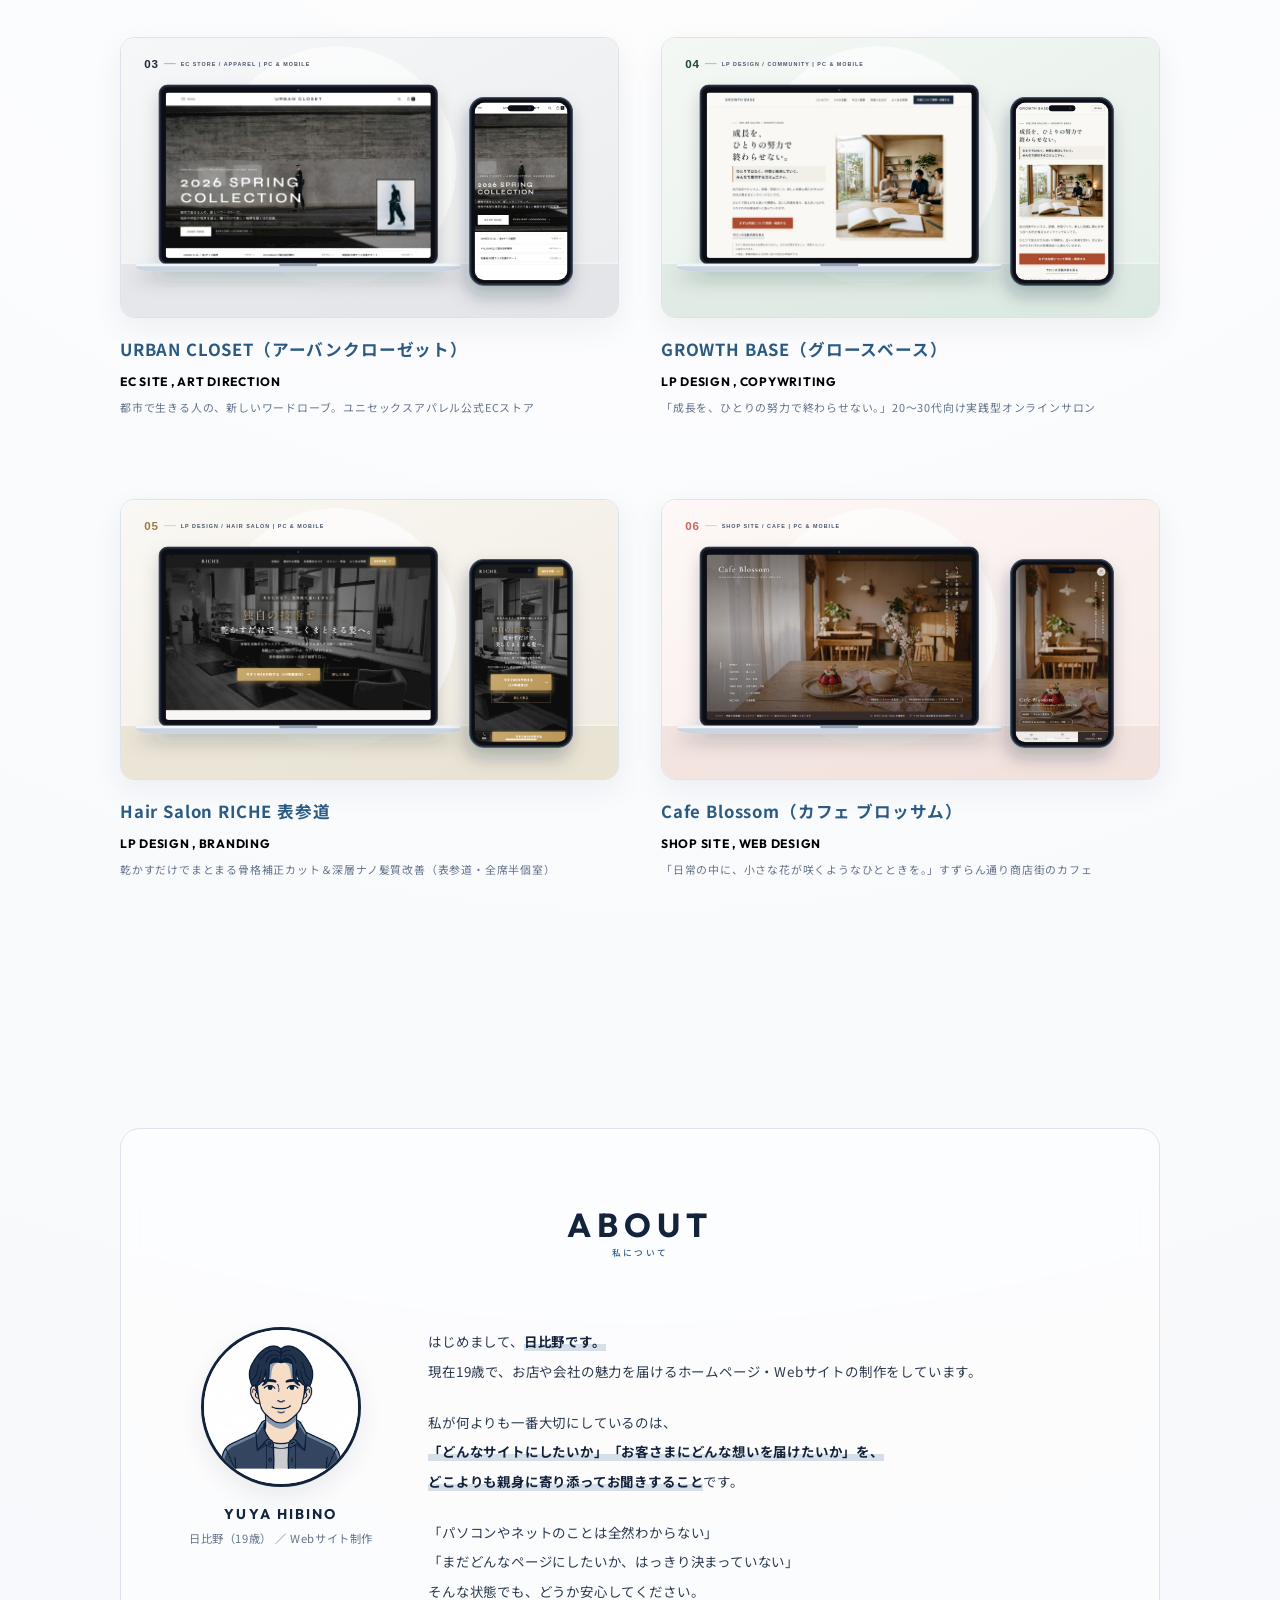
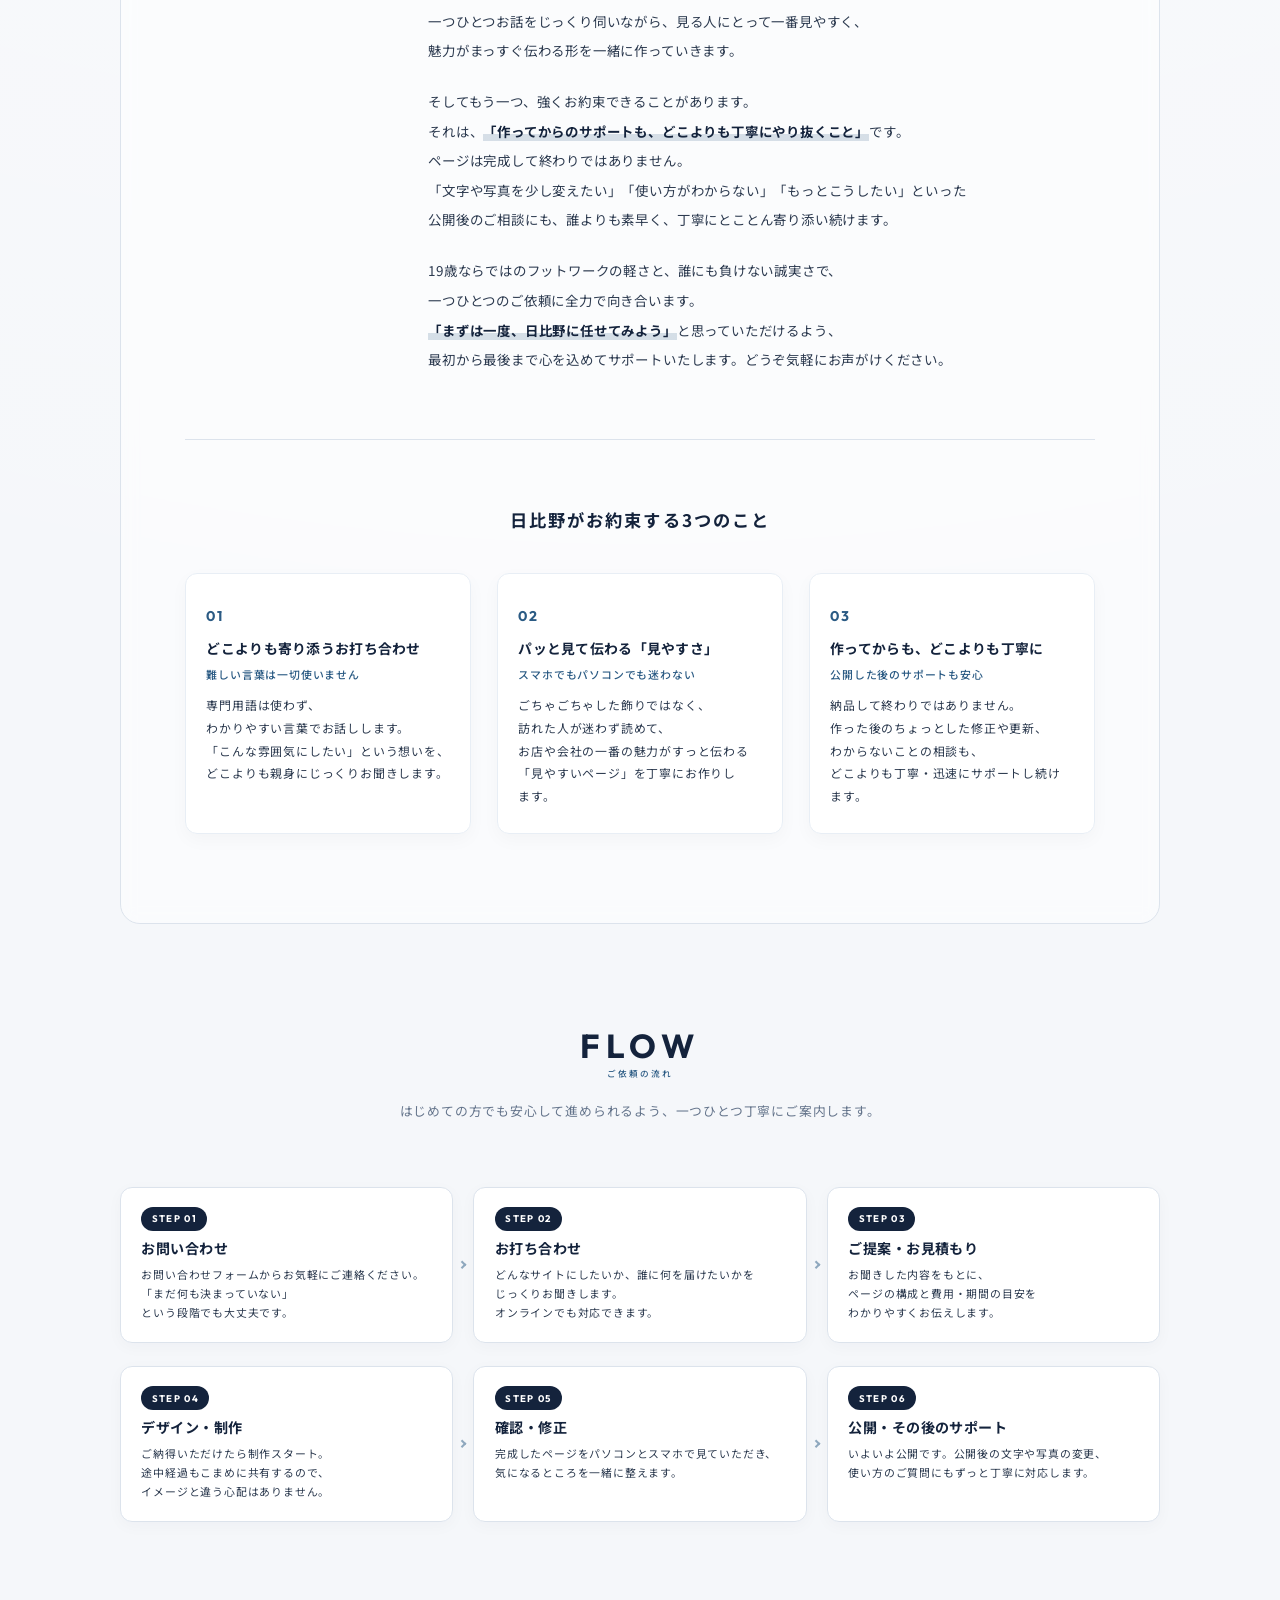
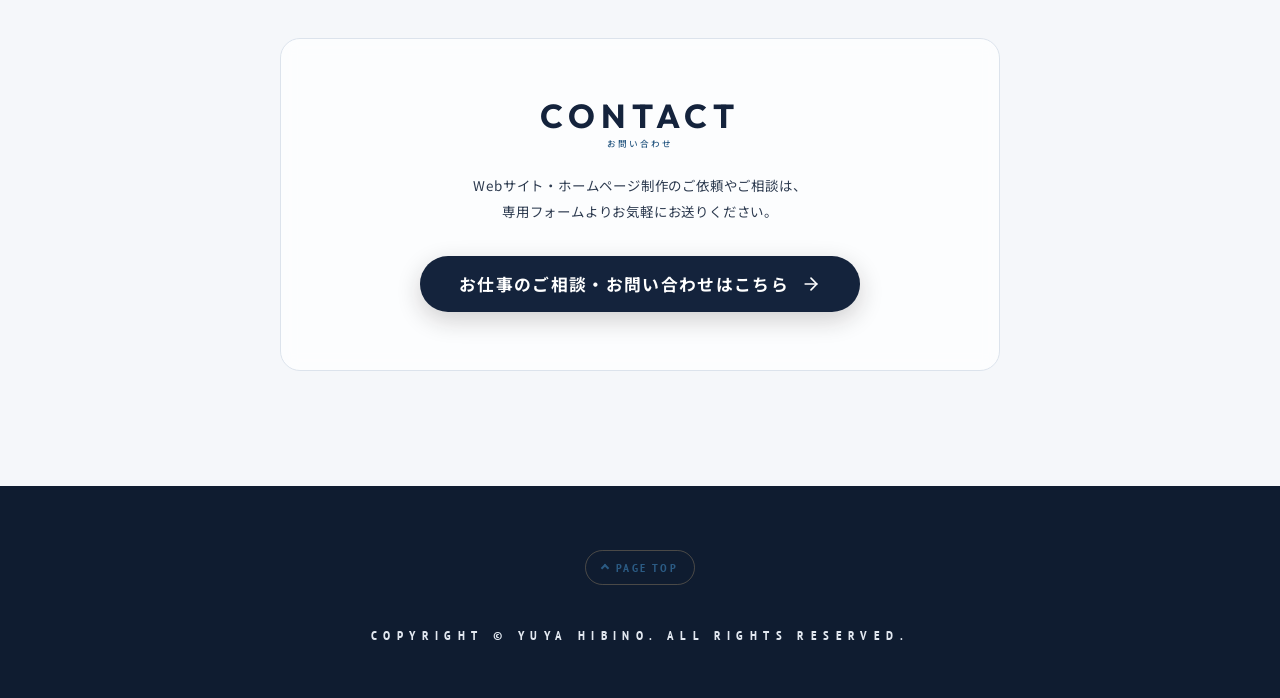
==== commit c14754c5: "feat: Make FLOW section compact 3x2 grid on PC while keeping vertical list on mobile" ====
--- a/index.html
+++ b/index.html
@@ -410,7 +410,7 @@
             </p>
           </div>
 
-          <!-- ステップ一覧（PC・スマホともに縦1列でSTEPを順番に表示） -->
+          <!-- ステップ一覧（PC：3列×2段でコンパクト表示 / スマホ：縦1列で表示） -->
           <ol class="flow_list fadein">
 
             <!-- STEP 01 -->
--- a/style.css
+++ b/style.css
@@ -1428,7 +1428,20 @@
 
 /* ==========================================================================
    7. WORKS（実績一覧：2カラム・ツインデバイスグリッド）
+   ★ファーストビュー直後からゆったりと視線を誘導する上品な上部余白
    ========================================================================== */
+.works {
+  padding-top: 7vw;
+  scroll-margin-top: 60px;
+}
+
+@media screen and (max-width: 768px) {
+  .works {
+    padding-top: 80px;
+    scroll-margin-top: 75px;
+  }
+}
+
 .works_lead {
   font-size: 1vw;
   color: var(--color-text-muted);
@@ -1853,7 +1866,8 @@
 
 /* ==========================================================================
    8.5 FLOW（ご依頼の流れ）
-   ★PC・スマホともに縦1列で上から下へSTEPが順番に並ぶ設計
+   ★PCでは3列×2段でコンパクト＆一目で流れがわかるスマート設計
+   ★スマホでは縦1列で迷わず読める親切設計
    ========================================================================== */
 .flow_lead {
   font-size: 1vw;
@@ -1862,12 +1876,13 @@
   margin-top: 1.2vw;
 }
 
+/* PC：3列×2段で横幅を活かしたコンパクトグリッド */
 .flow_list {
   list-style: none;
   display: grid;
-  grid-template-columns: 1fr;
-  gap: 2.2vw;
-  max-width: 760px;
+  grid-template-columns: repeat(3, 1fr);
+  gap: 1.8vw 1.6vw;
+  max-width: 1040px;
   margin: 0 auto;
   counter-reset: none;
 }
@@ -1876,55 +1891,118 @@
   position: relative;
   background-color: var(--color-bg-card);
   border: 1px solid var(--color-border);
-  border-radius: 14px;
-  padding: 2vw 2.6vw 2.2vw;
-  box-shadow: 0 6px 18px rgba(20, 35, 60, 0.04);
+  border-radius: 12px;
+  padding: 1.5vw 1.6vw 1.6vw;
+  box-shadow: 0 4px 16px rgba(20, 35, 60, 0.03);
+  display: flex;
+  flex-direction: column;
+  transition: transform 0.3s ease, box-shadow 0.3s ease;
+}
+
+.flow_item:hover {
+  transform: translateY(-3px);
+  box-shadow: 0 8px 22px rgba(20, 35, 60, 0.06);
 }
 
 /* ★ステップ番号のラベル（色を変えたい場合は background-color を編集） */
 .flow_num {
-  display: inline-block;
+  align-self: flex-start;
   font-family: var(--font-en-modern);
-  font-size: 0.85vw;
+  font-size: 0.75vw;
   font-weight: 700;
   letter-spacing: 0.14em;
   color: #ffffff;
   background-color: var(--color-text-primary);
-  padding: 0.3vw 0.95vw;
+  padding: 0.25vw 0.8vw;
   border-radius: 999px;
-  margin-bottom: 0.8vw;
+  margin-bottom: 0.6vw;
 }
 
 .flow_title {
   font-family: var(--font-jp);
-  font-size: 1.25vw;
+  font-size: 1.1vw;
   font-weight: 700;
-  letter-spacing: 0.04em;
+  letter-spacing: 0.03em;
   color: var(--color-text-primary);
   margin-bottom: 0.5vw;
+  line-height: 1.4;
 }
 
 .flow_desc {
-  font-size: 0.98vw;
+  font-size: 0.85vw;
   color: var(--color-text-body);
-  line-height: 1.9;
+  line-height: 1.75;
   line-break: strict;
 }
 
-/* カードの下に次のステップへの下向き矢印（PC・スマホ共通） */
-.flow_item:not(:last-child)::after {
+/* PC（3列）：STEP 01, 02, 04, 05 の右側に右向きの控えめな矢印（→） */
+.flow_item:nth-child(1)::after,
+.flow_item:nth-child(2)::after,
+.flow_item:nth-child(4)::after,
+.flow_item:nth-child(5)::after {
   content: '';
   position: absolute;
-  left: 50%;
-  bottom: -1.45vw;
-  width: 0.65vw;
-  height: 0.65vw;
+  right: -1.05vw;
+  top: 50%;
+  width: 0.5vw;
+  height: 0.5vw;
   border-right: 2px solid var(--color-text-accent);
-  border-bottom: 2px solid var(--color-text-accent);
-  transform: translateX(-50%) rotate(45deg);
-  opacity: 0.55;
-}
-
+  border-top: 2px solid var(--color-text-accent);
+  transform: translateY(-50%) rotate(45deg);
+  opacity: 0.5;
+}
+
+/* タブレット画面（769px〜1024px）：2列×3段 */
+@media screen and (min-width: 769px) and (max-width: 1024px) {
+  .flow_lead {
+    font-size: 14px;
+    margin-top: 12px;
+  }
+  .flow_list {
+    grid-template-columns: repeat(2, 1fr);
+    gap: 20px 24px;
+    max-width: 720px;
+  }
+  .flow_item {
+    padding: 20px 22px;
+  }
+  .flow_num {
+    font-size: 11px;
+    padding: 3px 10px;
+    margin-bottom: 8px;
+  }
+  .flow_title {
+    font-size: 16px;
+    margin-bottom: 6px;
+  }
+  .flow_desc {
+    font-size: 13px;
+    line-height: 1.75;
+  }
+  .flow_item:nth-child(1)::after,
+  .flow_item:nth-child(2)::after,
+  .flow_item:nth-child(4)::after,
+  .flow_item:nth-child(5)::after {
+    display: none;
+  }
+  .flow_item:nth-child(1)::after,
+  .flow_item:nth-child(3)::after,
+  .flow_item:nth-child(5)::after {
+    display: block;
+    content: '';
+    position: absolute;
+    right: -15px;
+    top: 50%;
+    width: 7px;
+    height: 7px;
+    border-right: 2px solid var(--color-text-accent);
+    border-top: 2px solid var(--color-text-accent);
+    transform: translateY(-50%) rotate(45deg);
+    opacity: 0.5;
+  }
+}
+
+/* スマホ画面（768px以下）：これまで通りの見やすい縦1列 */
 @media screen and (max-width: 768px) {
   .flow_lead {
     font-size: 13px;
@@ -1953,10 +2031,24 @@
     font-size: 13px;
     line-height: 1.8;
   }
+  .flow_item::after {
+    display: none;
+  }
   .flow_item:not(:last-child)::after {
+    display: block;
+    content: '';
+    position: absolute;
+    left: 50%;
+    right: auto;
+    top: auto;
     bottom: -15px;
     width: 9px;
     height: 9px;
+    border-right: 2px solid var(--color-text-accent);
+    border-bottom: 2px solid var(--color-text-accent);
+    border-top: none;
+    transform: translateX(-50%) rotate(45deg);
+    opacity: 0.55;
   }
 }
 
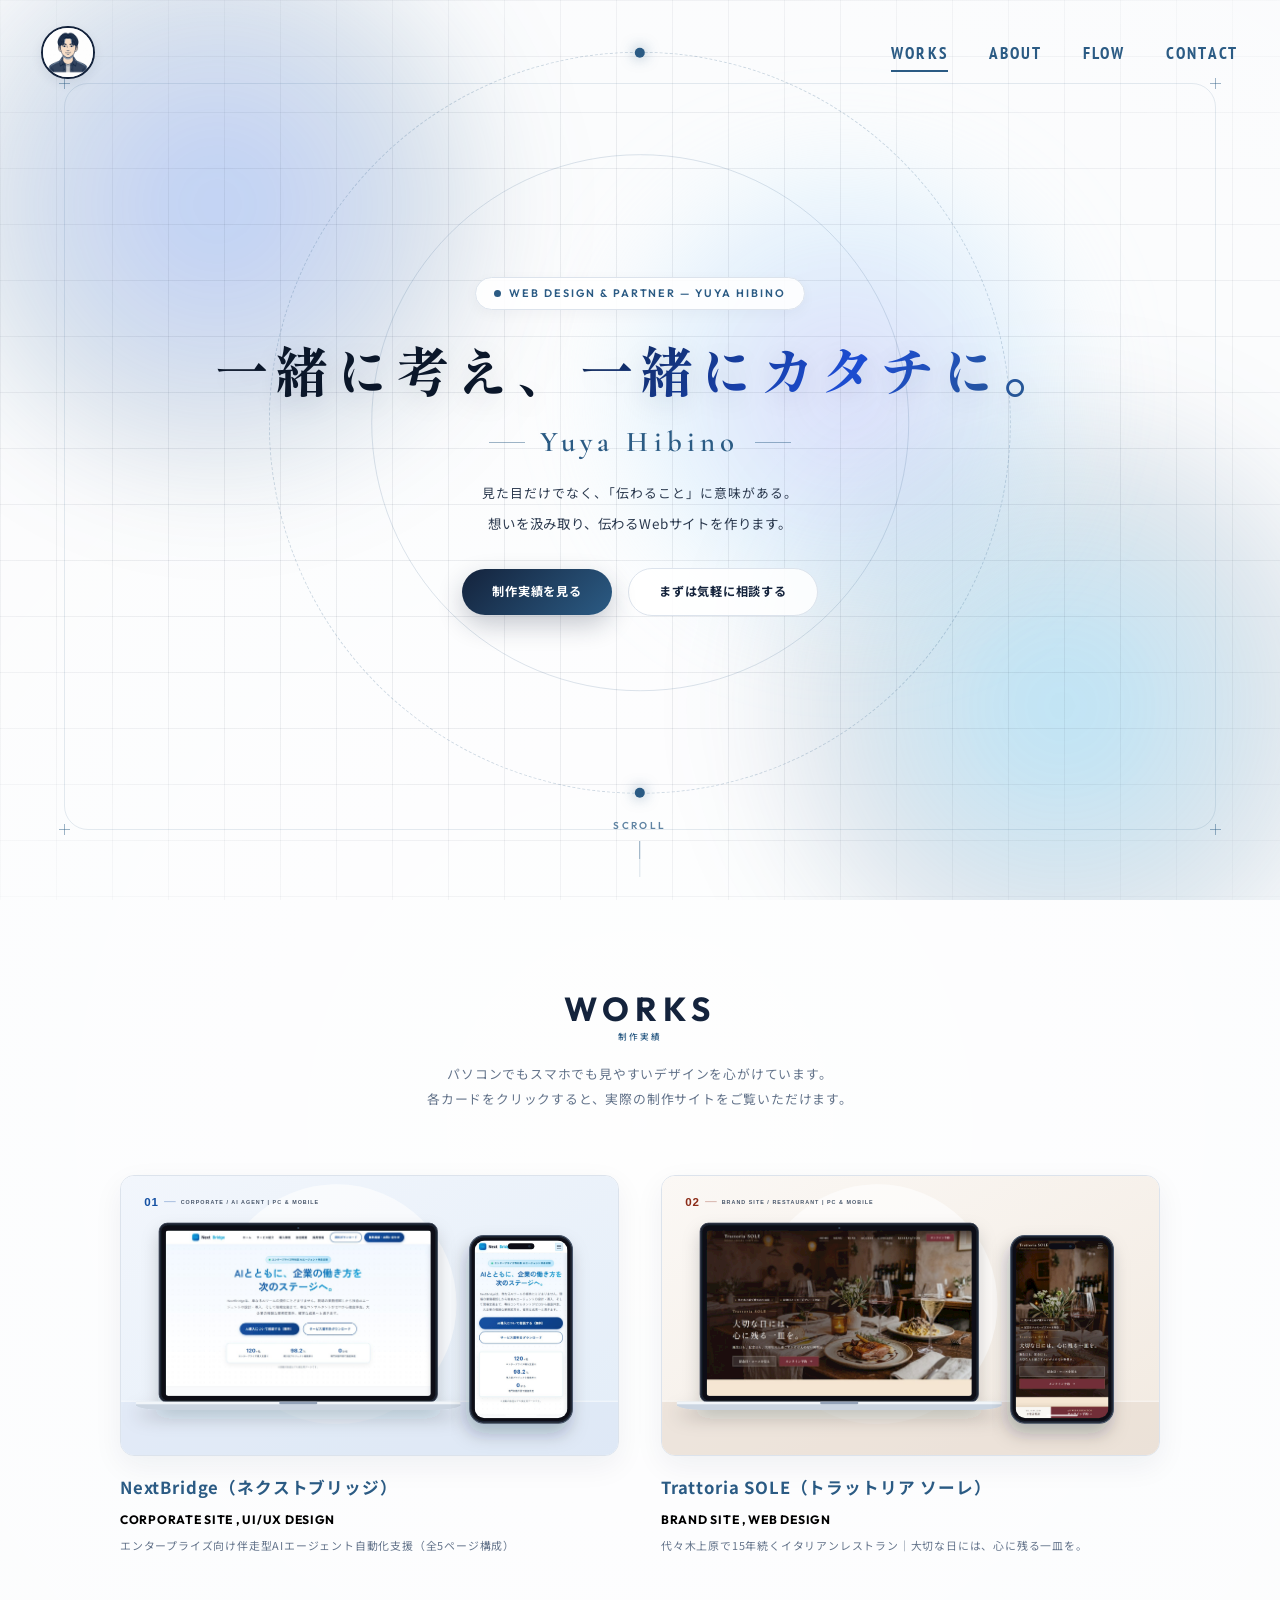
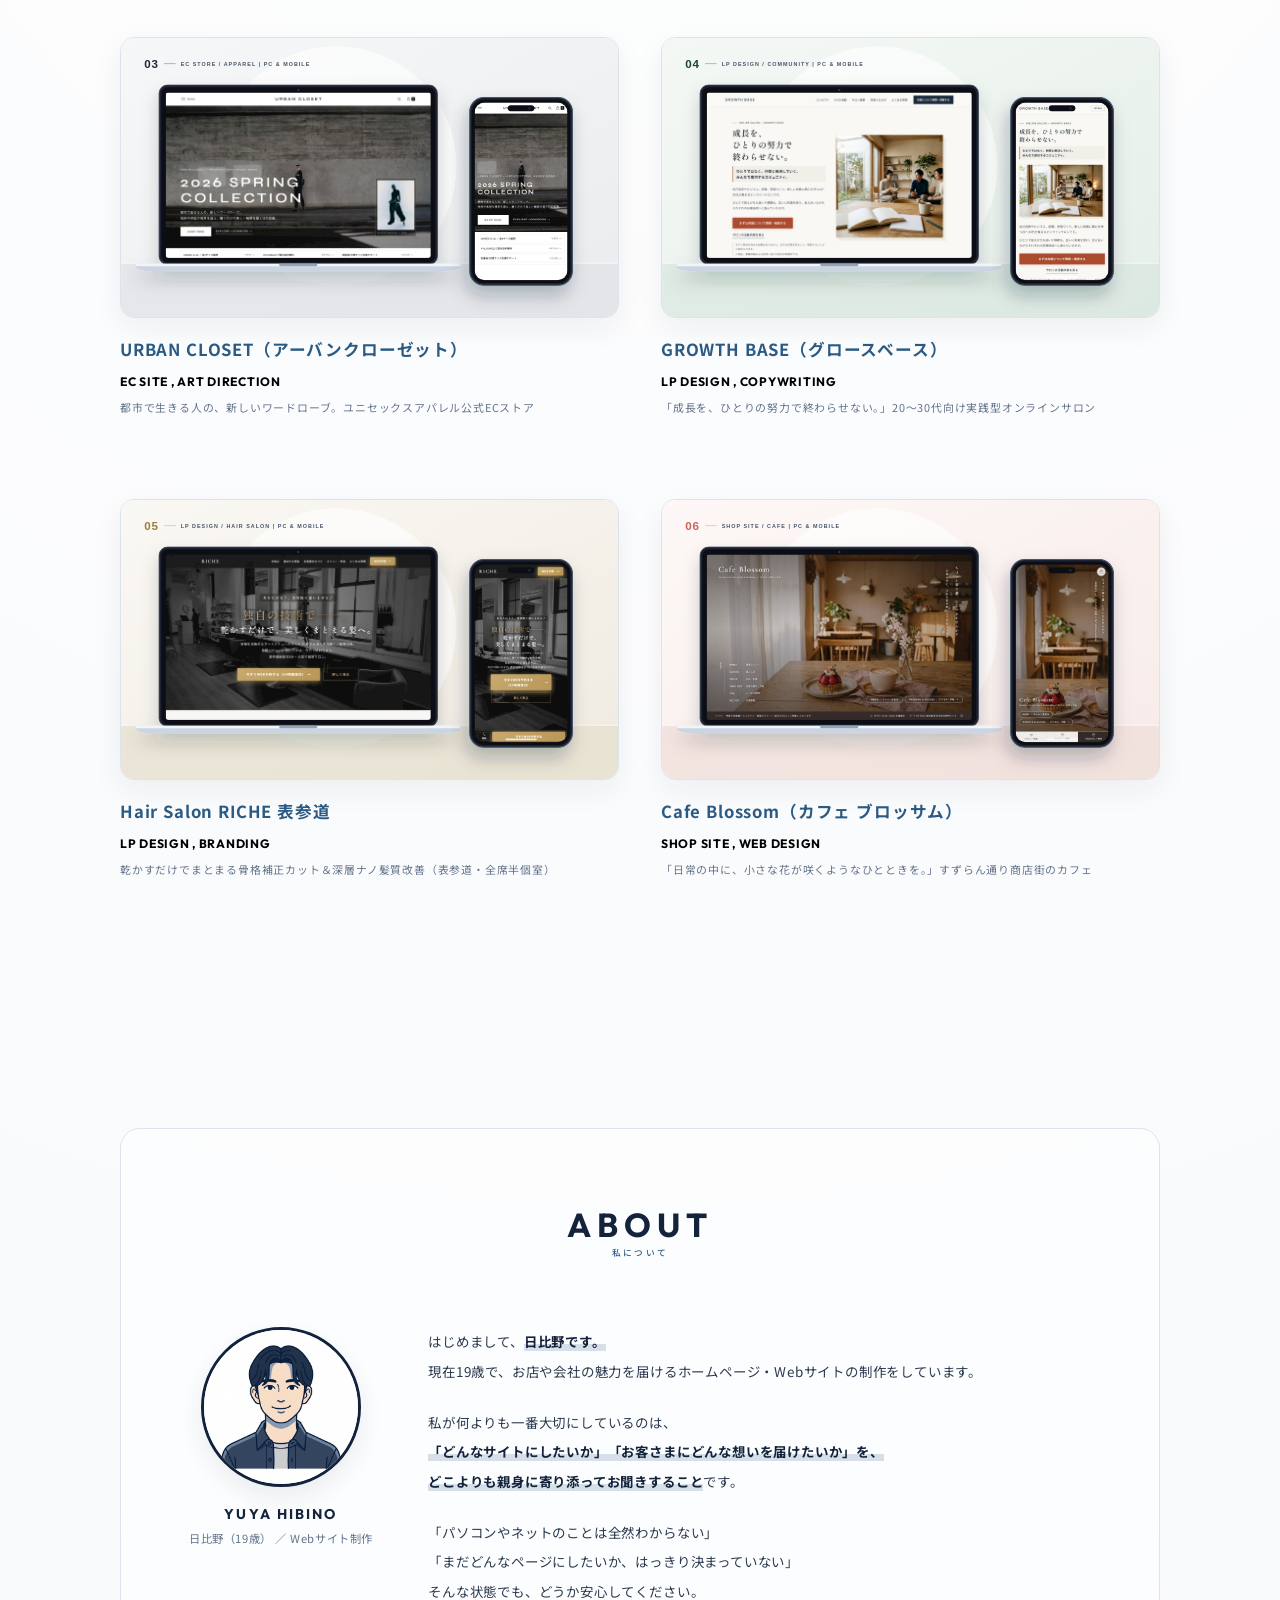
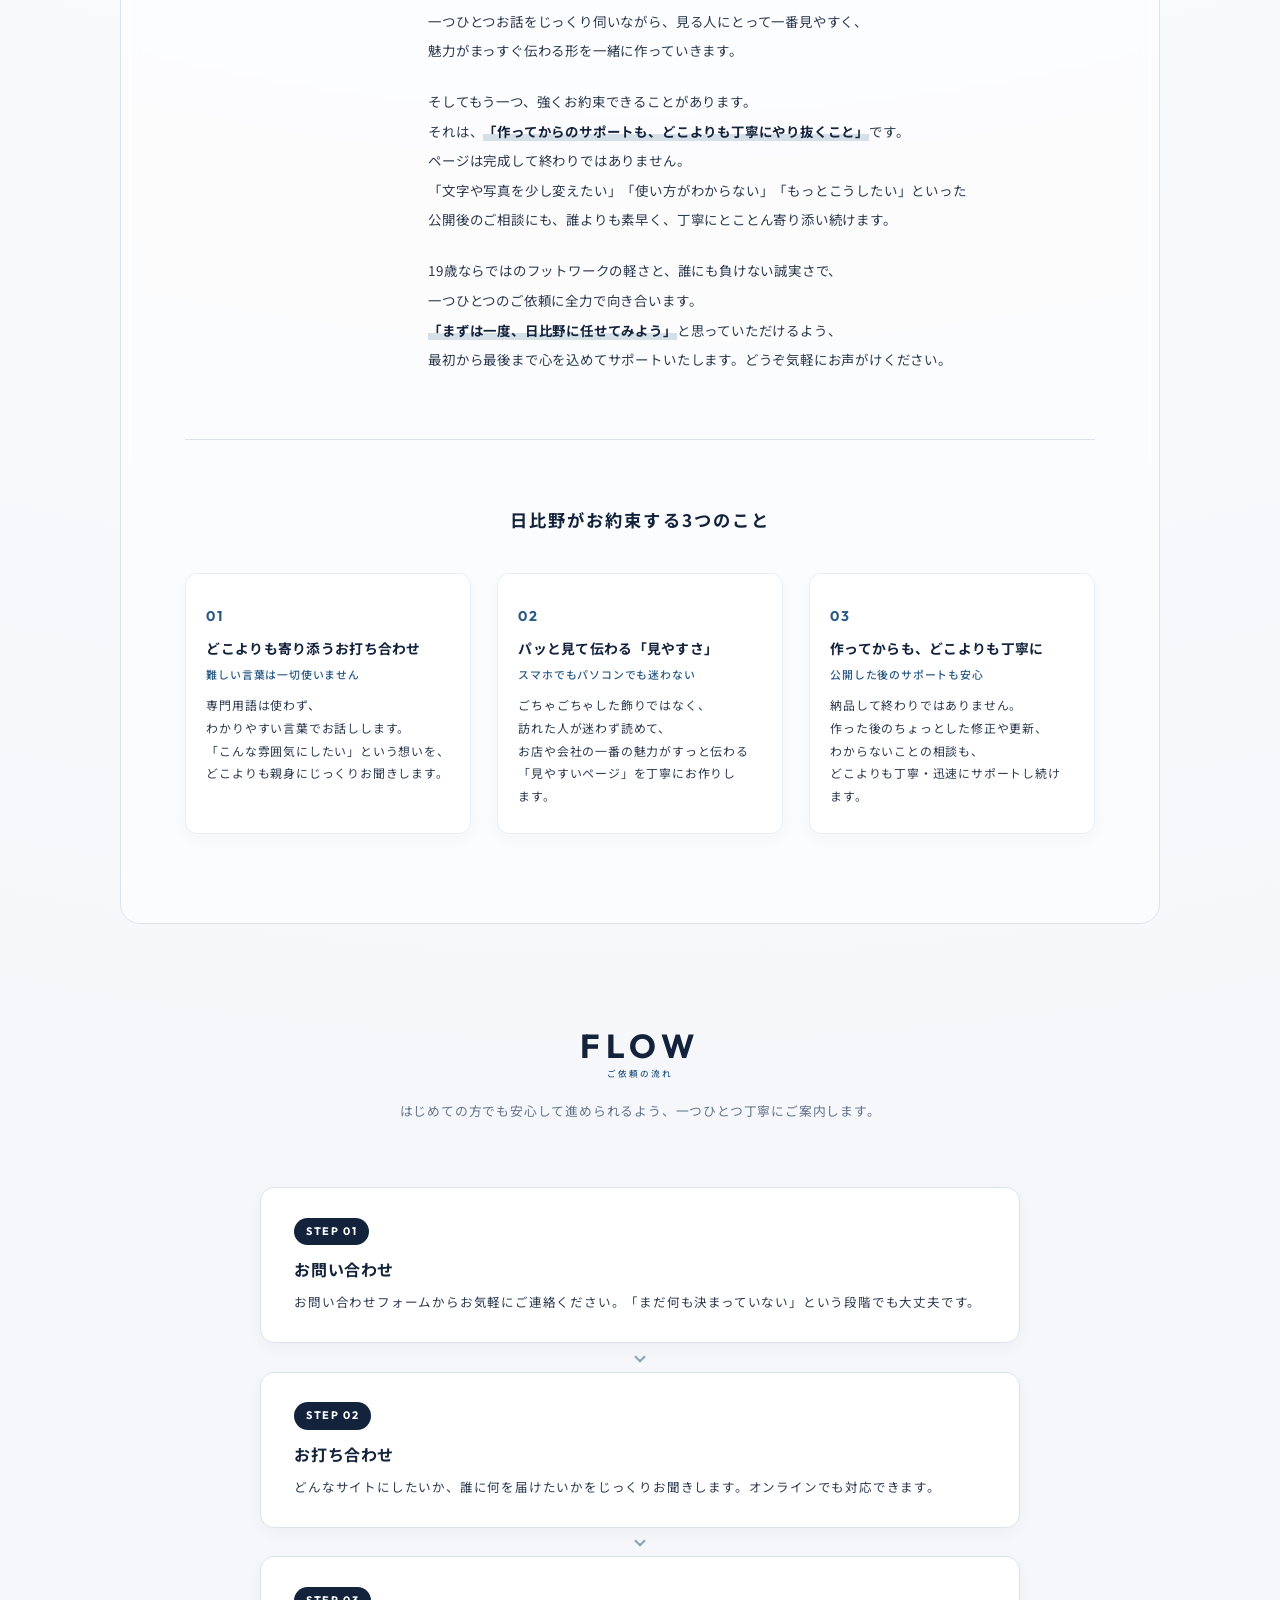
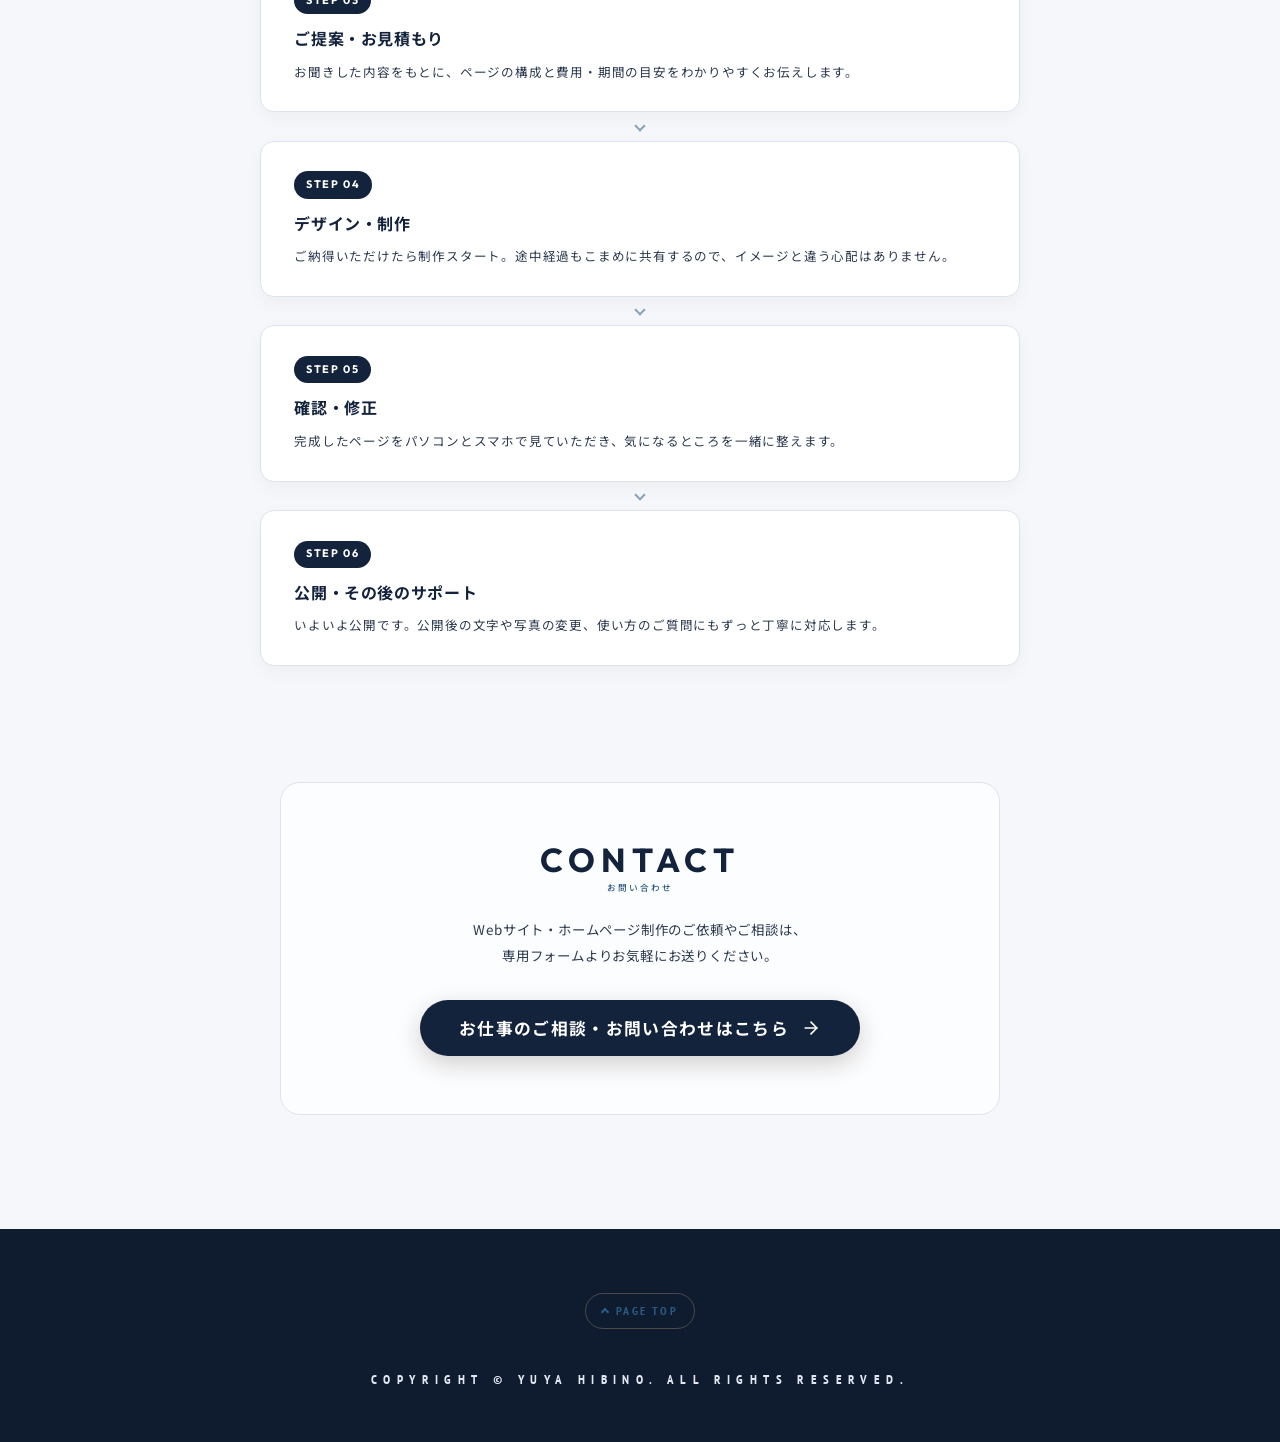
==== commit 52fb0ac1: "Revert "feat: Make FLOW section compact 3x2 grid on PC while keeping vertical list on mobile" This r" ====
--- a/index.html
+++ b/index.html
@@ -410,7 +410,7 @@
             </p>
           </div>
 
-          <!-- ステップ一覧（PC：3列×2段でコンパクト表示 / スマホ：縦1列で表示） -->
+          <!-- ステップ一覧（PC・スマホともに縦1列でSTEPを順番に表示） -->
           <ol class="flow_list fadein">
 
             <!-- STEP 01 -->
--- a/style.css
+++ b/style.css
@@ -1866,8 +1866,7 @@
 
 /* ==========================================================================
    8.5 FLOW（ご依頼の流れ）
-   ★PCでは3列×2段でコンパクト＆一目で流れがわかるスマート設計
-   ★スマホでは縦1列で迷わず読める親切設計
+   ★PC・スマホともに縦1列で上から下へSTEPが順番に並ぶ設計
    ========================================================================== */
 .flow_lead {
   font-size: 1vw;
@@ -1876,13 +1875,12 @@
   margin-top: 1.2vw;
 }
 
-/* PC：3列×2段で横幅を活かしたコンパクトグリッド */
 .flow_list {
   list-style: none;
   display: grid;
-  grid-template-columns: repeat(3, 1fr);
-  gap: 1.8vw 1.6vw;
-  max-width: 1040px;
+  grid-template-columns: 1fr;
+  gap: 2.2vw;
+  max-width: 760px;
   margin: 0 auto;
   counter-reset: none;
 }
@@ -1891,118 +1889,55 @@
   position: relative;
   background-color: var(--color-bg-card);
   border: 1px solid var(--color-border);
-  border-radius: 12px;
-  padding: 1.5vw 1.6vw 1.6vw;
-  box-shadow: 0 4px 16px rgba(20, 35, 60, 0.03);
-  display: flex;
-  flex-direction: column;
-  transition: transform 0.3s ease, box-shadow 0.3s ease;
-}
-
-.flow_item:hover {
-  transform: translateY(-3px);
-  box-shadow: 0 8px 22px rgba(20, 35, 60, 0.06);
+  border-radius: 14px;
+  padding: 2vw 2.6vw 2.2vw;
+  box-shadow: 0 6px 18px rgba(20, 35, 60, 0.04);
 }
 
 /* ★ステップ番号のラベル（色を変えたい場合は background-color を編集） */
 .flow_num {
-  align-self: flex-start;
+  display: inline-block;
   font-family: var(--font-en-modern);
-  font-size: 0.75vw;
+  font-size: 0.85vw;
   font-weight: 700;
   letter-spacing: 0.14em;
   color: #ffffff;
   background-color: var(--color-text-primary);
-  padding: 0.25vw 0.8vw;
+  padding: 0.3vw 0.95vw;
   border-radius: 999px;
-  margin-bottom: 0.6vw;
+  margin-bottom: 0.8vw;
 }
 
 .flow_title {
   font-family: var(--font-jp);
-  font-size: 1.1vw;
+  font-size: 1.25vw;
   font-weight: 700;
-  letter-spacing: 0.03em;
+  letter-spacing: 0.04em;
   color: var(--color-text-primary);
   margin-bottom: 0.5vw;
-  line-height: 1.4;
 }
 
 .flow_desc {
-  font-size: 0.85vw;
+  font-size: 0.98vw;
   color: var(--color-text-body);
-  line-height: 1.75;
+  line-height: 1.9;
   line-break: strict;
 }
 
-/* PC（3列）：STEP 01, 02, 04, 05 の右側に右向きの控えめな矢印（→） */
-.flow_item:nth-child(1)::after,
-.flow_item:nth-child(2)::after,
-.flow_item:nth-child(4)::after,
-.flow_item:nth-child(5)::after {
+/* カードの下に次のステップへの下向き矢印（PC・スマホ共通） */
+.flow_item:not(:last-child)::after {
   content: '';
   position: absolute;
-  right: -1.05vw;
-  top: 50%;
-  width: 0.5vw;
-  height: 0.5vw;
+  left: 50%;
+  bottom: -1.45vw;
+  width: 0.65vw;
+  height: 0.65vw;
   border-right: 2px solid var(--color-text-accent);
-  border-top: 2px solid var(--color-text-accent);
-  transform: translateY(-50%) rotate(45deg);
-  opacity: 0.5;
-}
-
-/* タブレット画面（769px〜1024px）：2列×3段 */
-@media screen and (min-width: 769px) and (max-width: 1024px) {
-  .flow_lead {
-    font-size: 14px;
-    margin-top: 12px;
-  }
-  .flow_list {
-    grid-template-columns: repeat(2, 1fr);
-    gap: 20px 24px;
-    max-width: 720px;
-  }
-  .flow_item {
-    padding: 20px 22px;
-  }
-  .flow_num {
-    font-size: 11px;
-    padding: 3px 10px;
-    margin-bottom: 8px;
-  }
-  .flow_title {
-    font-size: 16px;
-    margin-bottom: 6px;
-  }
-  .flow_desc {
-    font-size: 13px;
-    line-height: 1.75;
-  }
-  .flow_item:nth-child(1)::after,
-  .flow_item:nth-child(2)::after,
-  .flow_item:nth-child(4)::after,
-  .flow_item:nth-child(5)::after {
-    display: none;
-  }
-  .flow_item:nth-child(1)::after,
-  .flow_item:nth-child(3)::after,
-  .flow_item:nth-child(5)::after {
-    display: block;
-    content: '';
-    position: absolute;
-    right: -15px;
-    top: 50%;
-    width: 7px;
-    height: 7px;
-    border-right: 2px solid var(--color-text-accent);
-    border-top: 2px solid var(--color-text-accent);
-    transform: translateY(-50%) rotate(45deg);
-    opacity: 0.5;
-  }
-}
-
-/* スマホ画面（768px以下）：これまで通りの見やすい縦1列 */
+  border-bottom: 2px solid var(--color-text-accent);
+  transform: translateX(-50%) rotate(45deg);
+  opacity: 0.55;
+}
+
 @media screen and (max-width: 768px) {
   .flow_lead {
     font-size: 13px;
@@ -2031,24 +1966,10 @@
     font-size: 13px;
     line-height: 1.8;
   }
-  .flow_item::after {
-    display: none;
-  }
   .flow_item:not(:last-child)::after {
-    display: block;
-    content: '';
-    position: absolute;
-    left: 50%;
-    right: auto;
-    top: auto;
     bottom: -15px;
     width: 9px;
     height: 9px;
-    border-right: 2px solid var(--color-text-accent);
-    border-bottom: 2px solid var(--color-text-accent);
-    border-top: none;
-    transform: translateX(-50%) rotate(45deg);
-    opacity: 0.55;
   }
 }
 
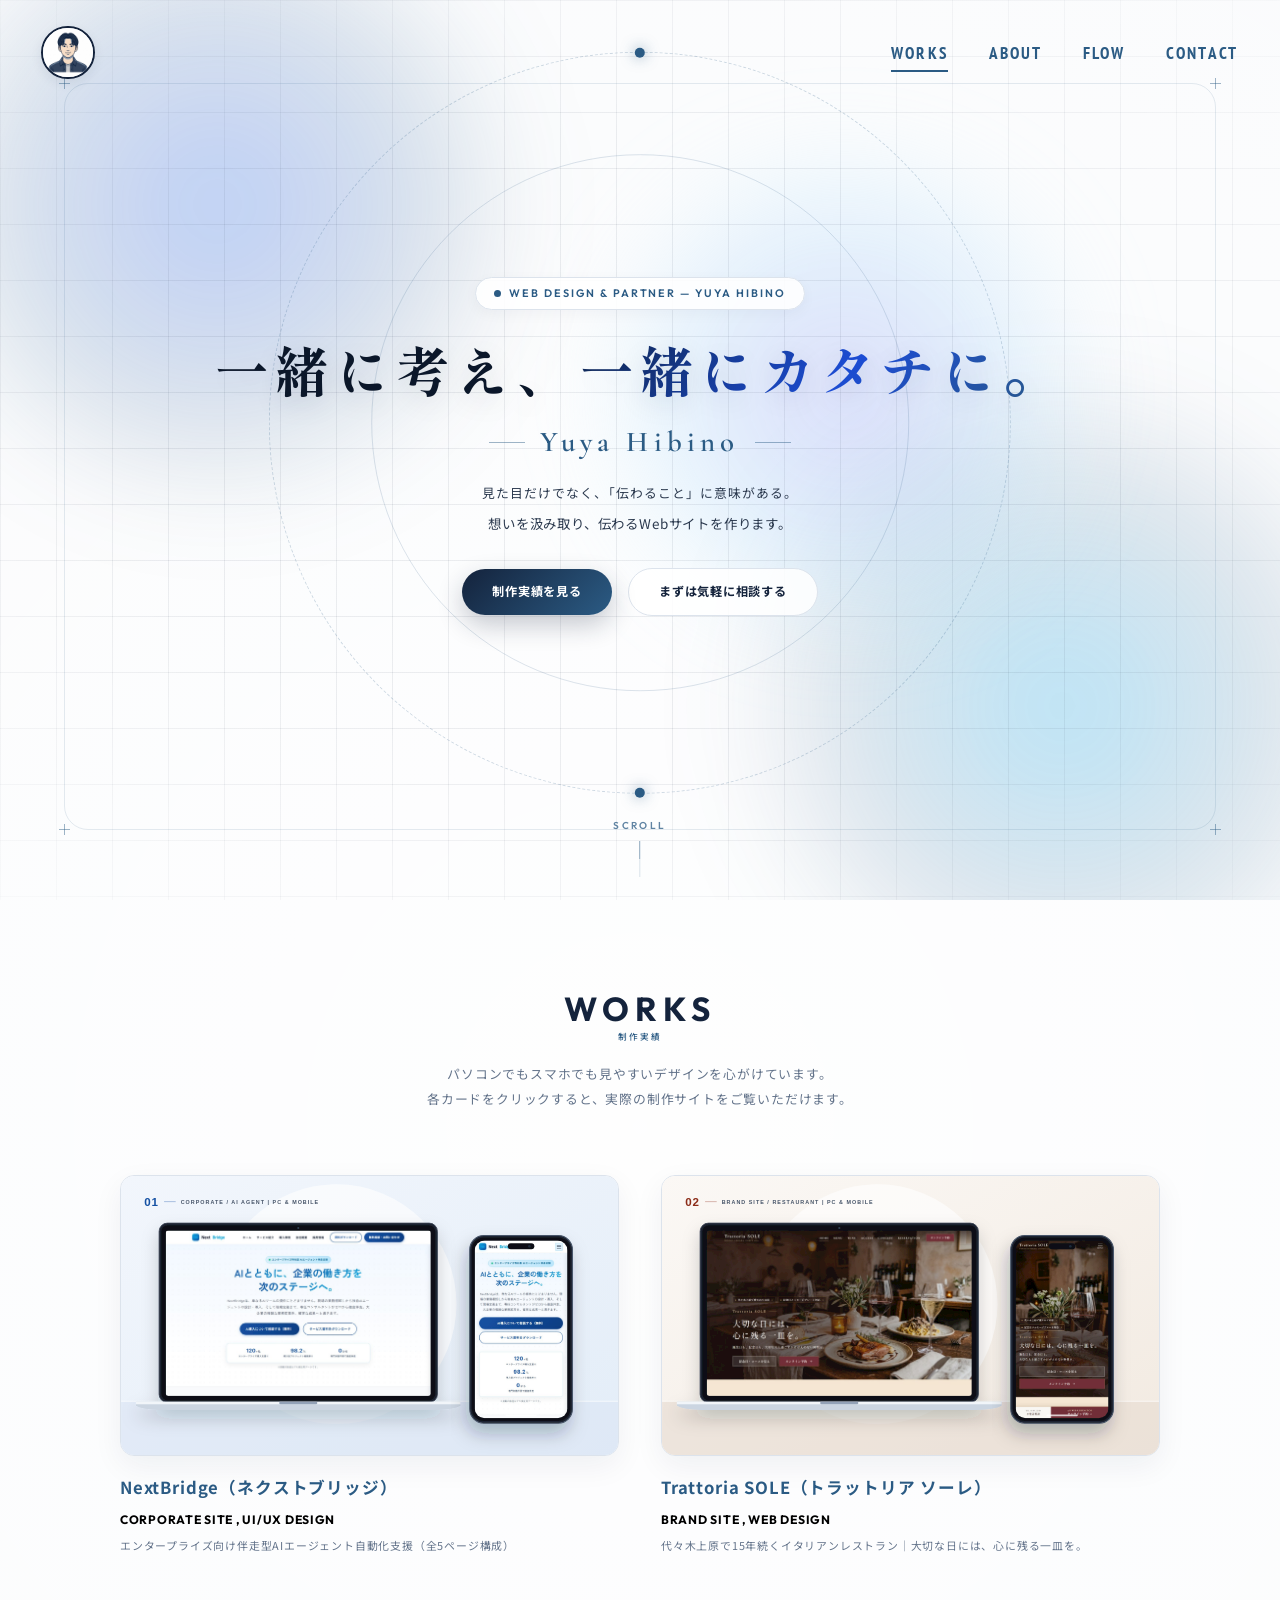
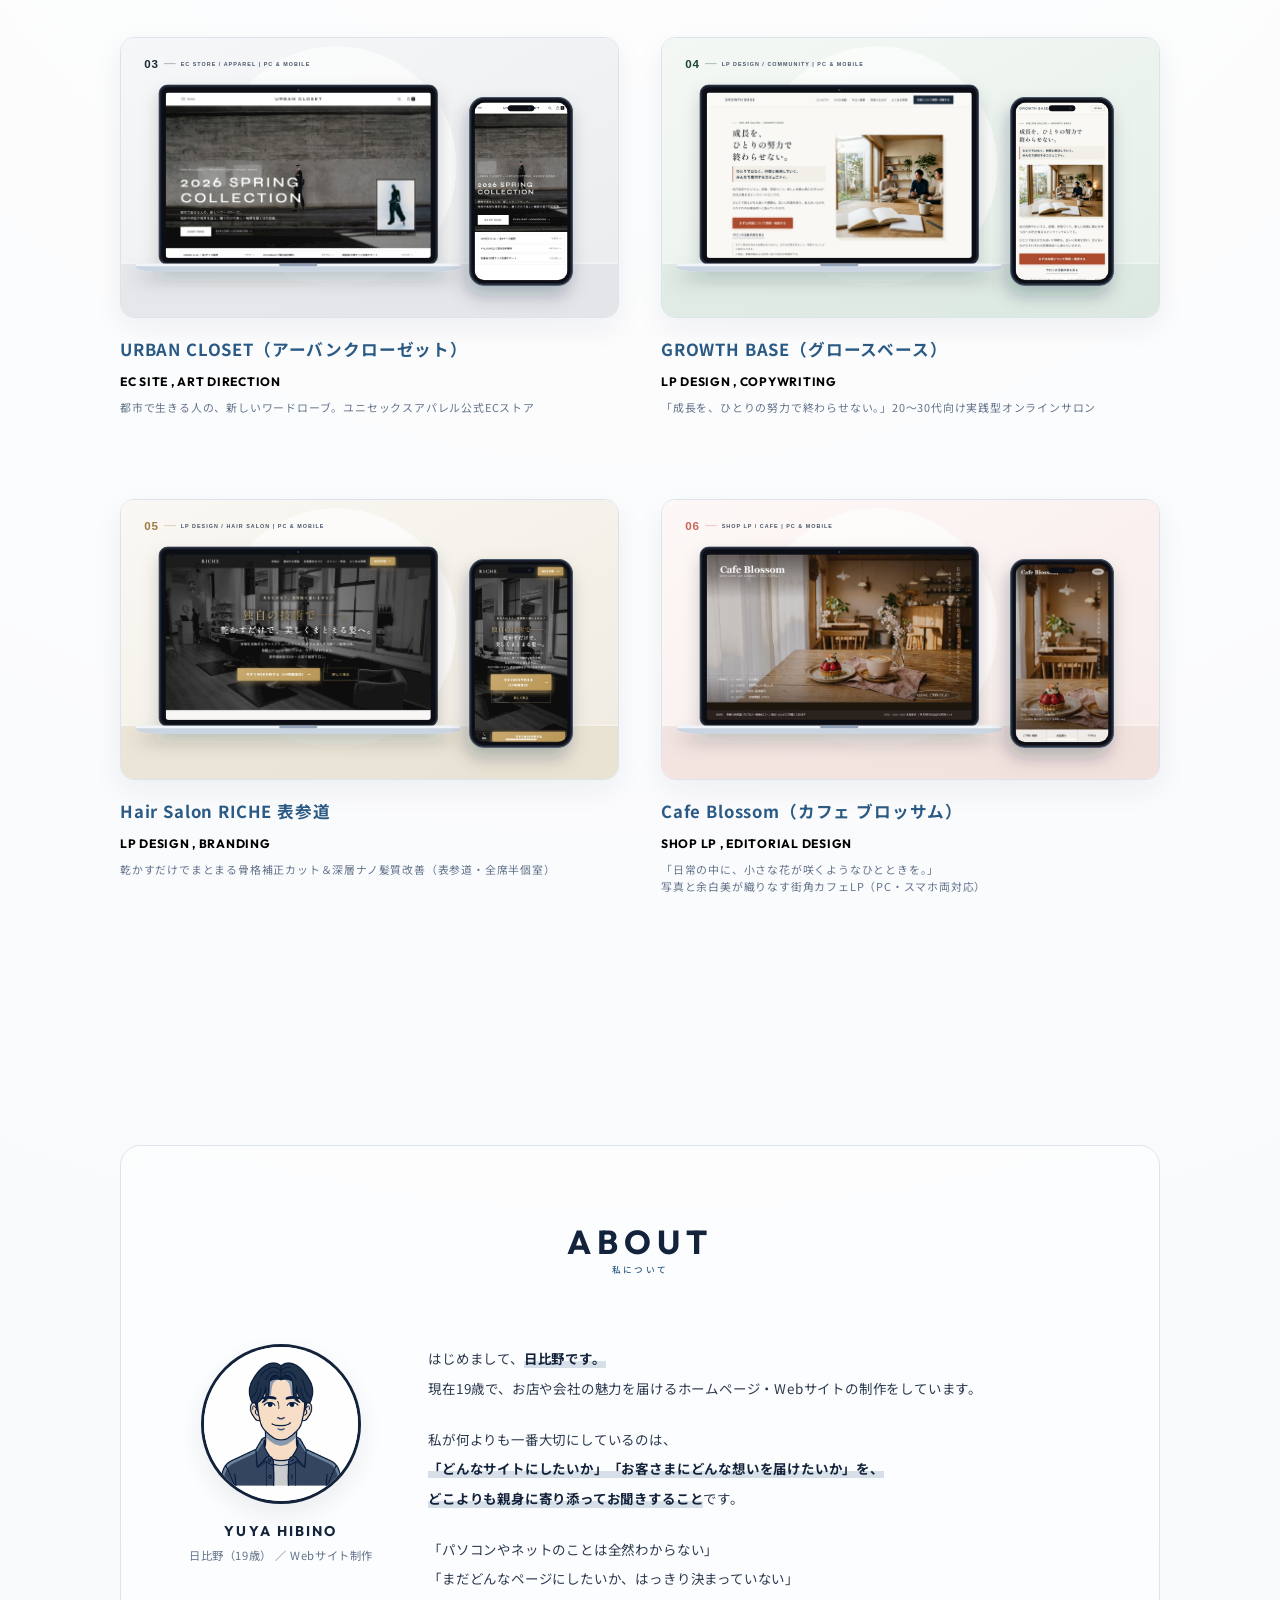
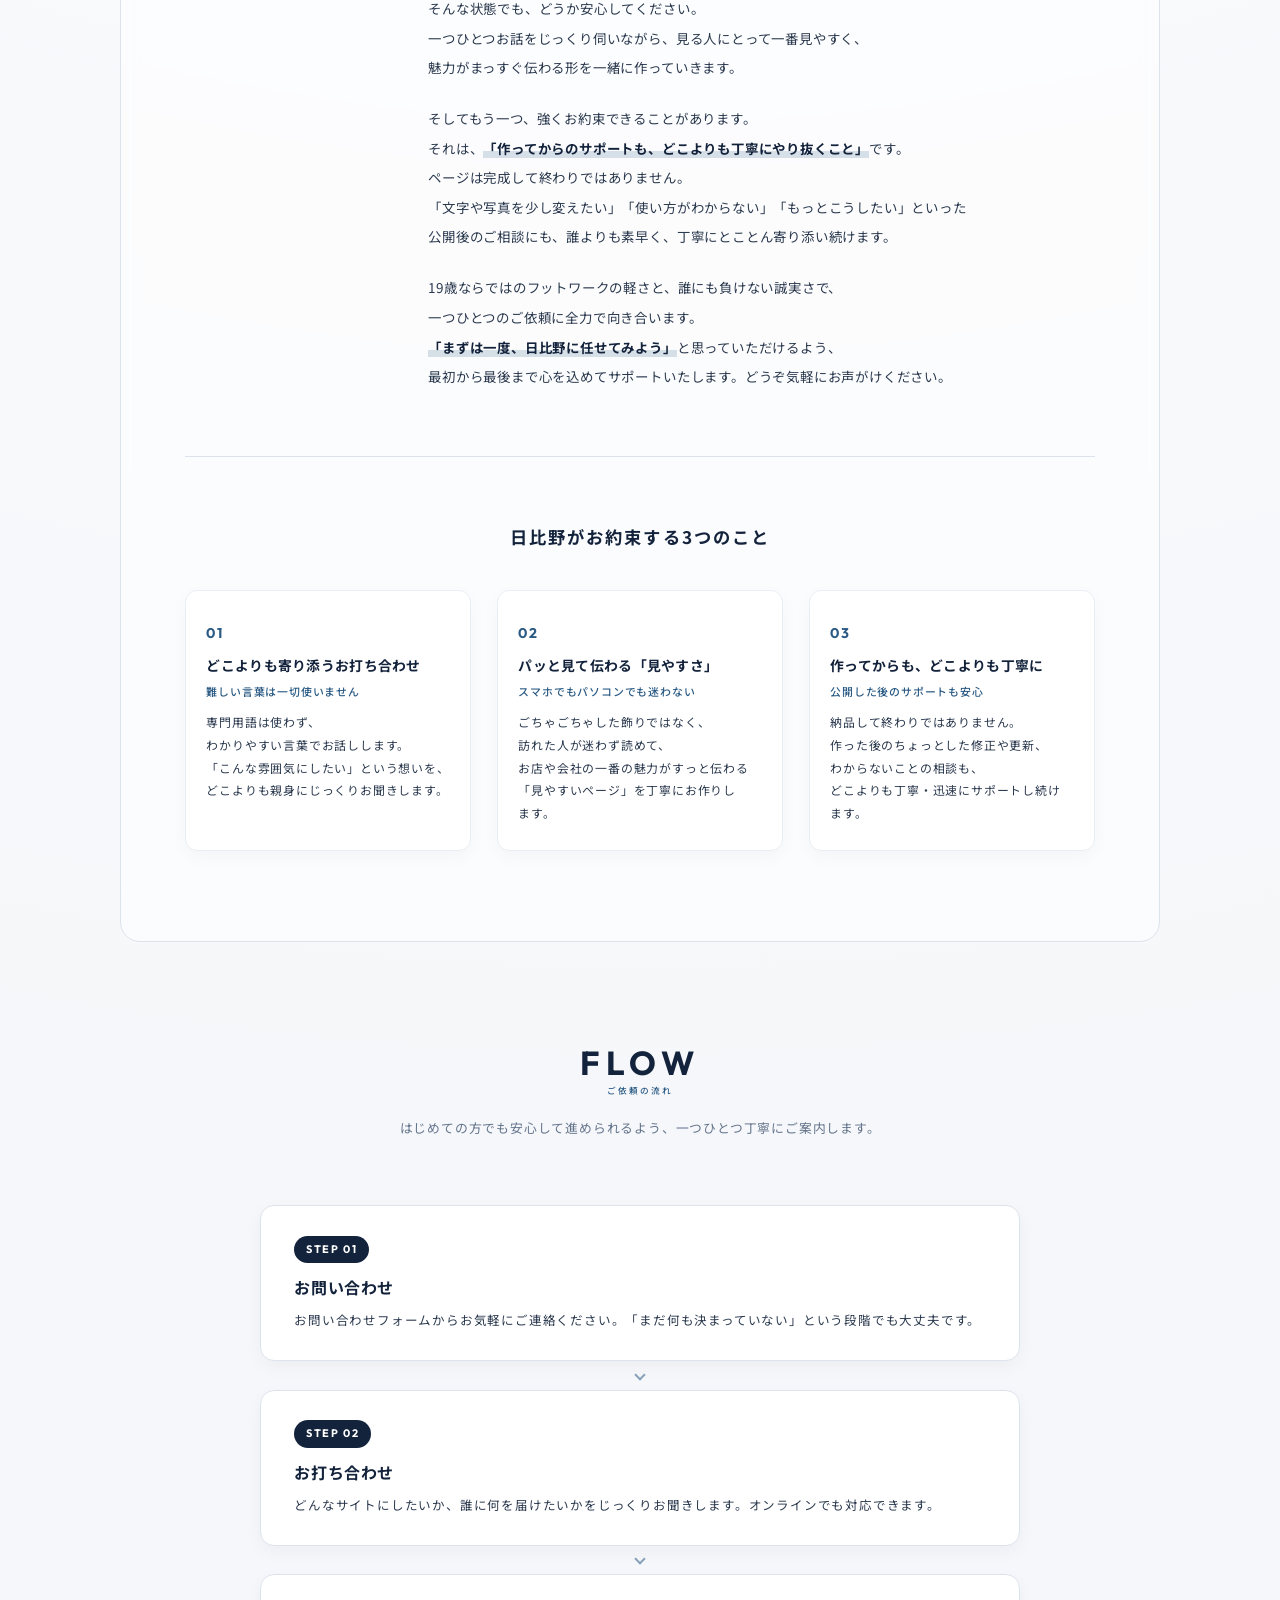
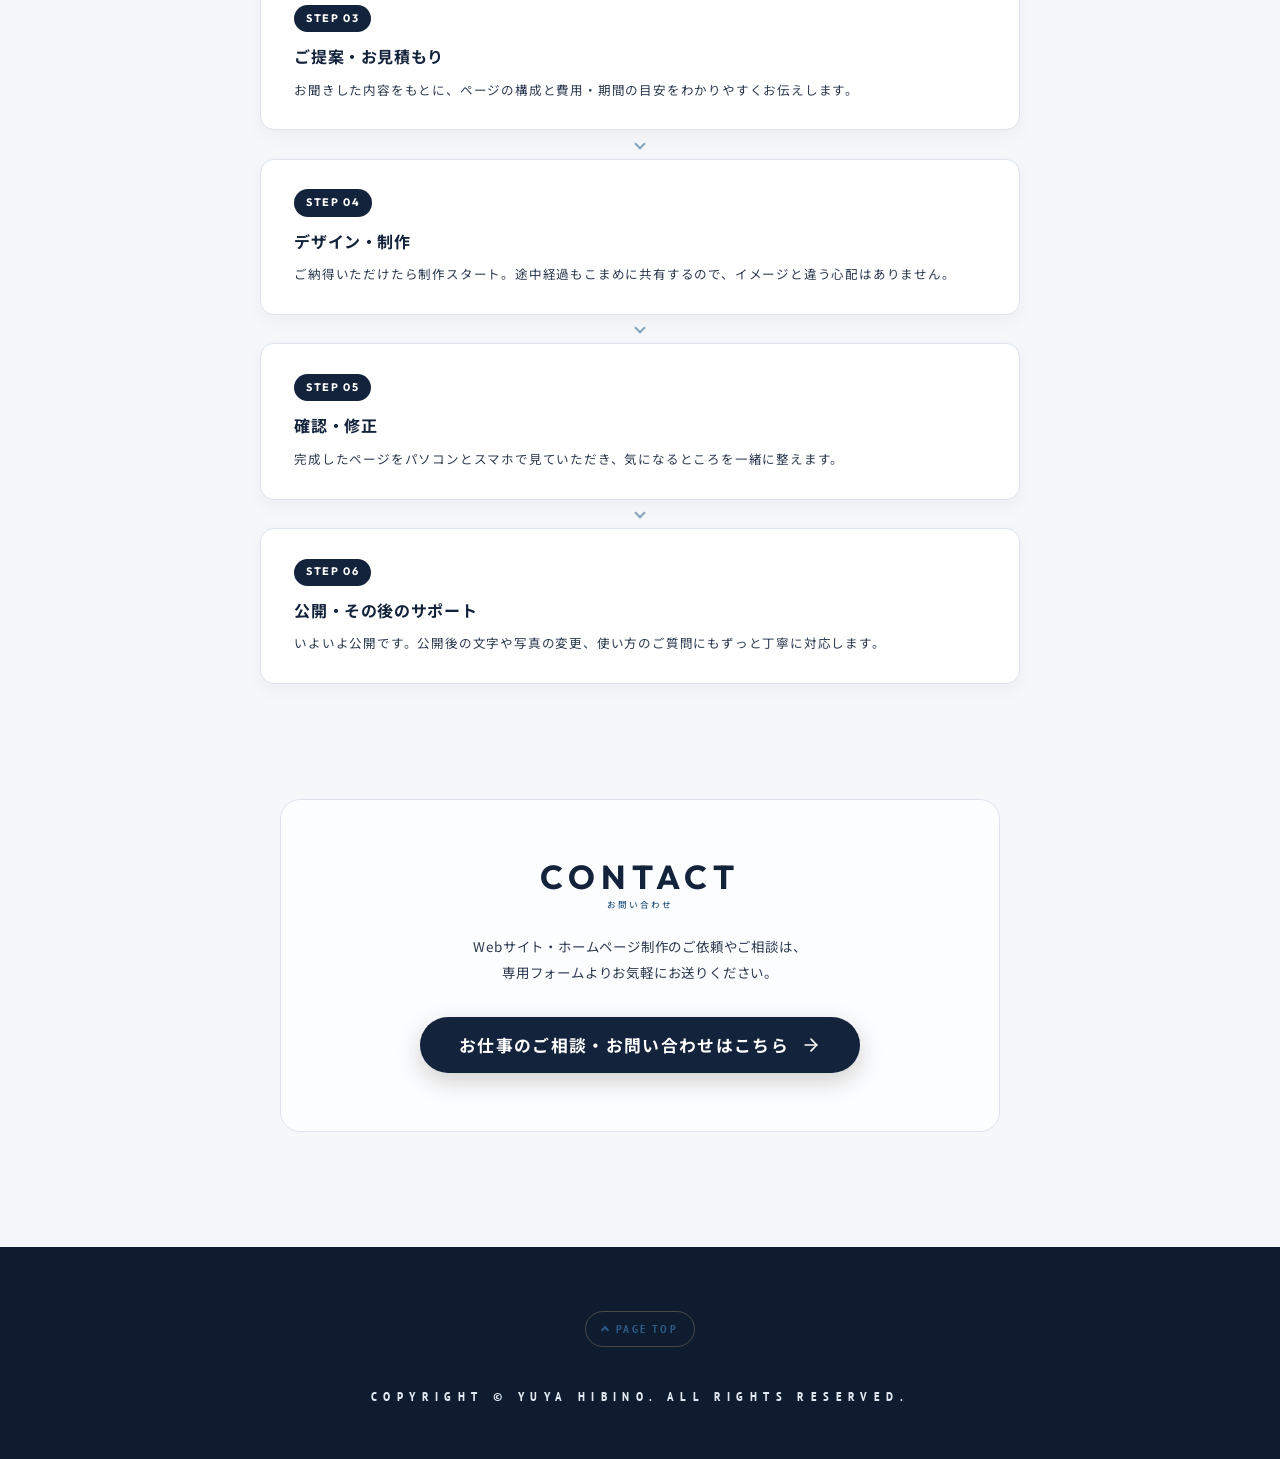
==== commit a58ebd2d: "feat: Update Cafe Blossom portfolio card, thumbnail mockup, and project details with latest editoria" ====
--- a/index.html
+++ b/index.html
@@ -275,13 +275,13 @@
               <!-- ★クリックで実際の Cafe Blossom サイトへ飛びます -->
               <a href="https://cafe-blossom-sigma.vercel.app/" target="_blank" rel="noopener" class="works_card" aria-label="Cafe Blossom（カフェ ブロッサム）の実際のサイトを開く">
                 <div class="works_card_thumb">
-                  <img src="./assets/tmb_blossom.svg" alt="Cafe Blossom（カフェ ブロッサム） カフェサイト" class="main_works_listItem_eyecatch">
+                  <img src="./assets/tmb_blossom.svg" alt="Cafe Blossom（カフェ ブロッサム） カフェLP" class="main_works_listItem_eyecatch">
                   <div class="works_card_badge">OPEN SITE ↗</div>
                 </div>
                 <div class="main_works_listItem_textblock">
                   <h2 class="main_works_title"><span class="ib">Cafe Blossom</span><span class="ib">（カフェ ブロッサム）</span></h2>
-                  <p class="main_works_category">SHOP SITE , WEB DESIGN</p>
-                  <p class="main_works_sub"><span class="ib">「日常の中に、小さな花が咲くようなひとときを。」</span><span class="ib">すずらん通り商店街のカフェ</span></p>
+                  <p class="main_works_category">SHOP LP , EDITORIAL DESIGN</p>
+                  <p class="main_works_sub"><span class="ib">「日常の中に、小さな花が咲くようなひとときを。」</span><span class="ib">写真と余白美が織りなす街角カフェLP（PC・スマホ両対応）</span></p>
                 </div>
               </a>
             </li>
